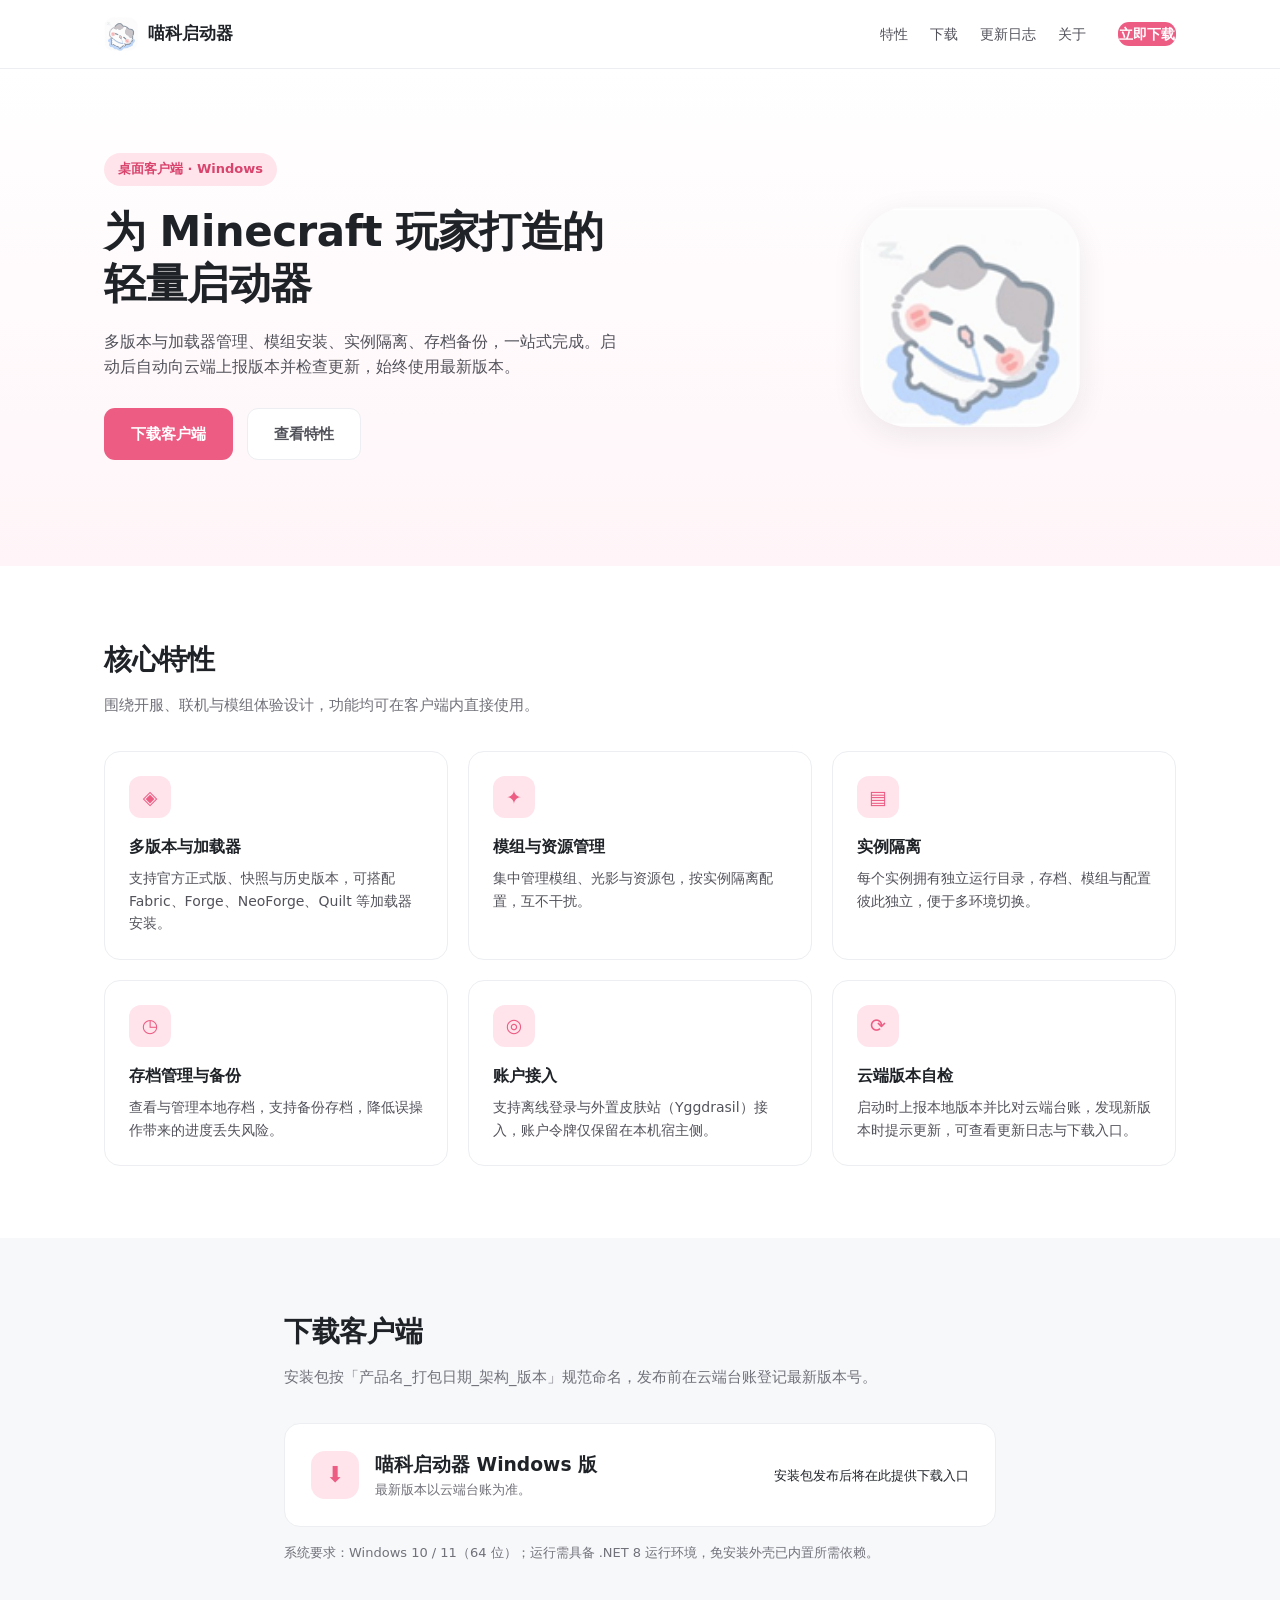
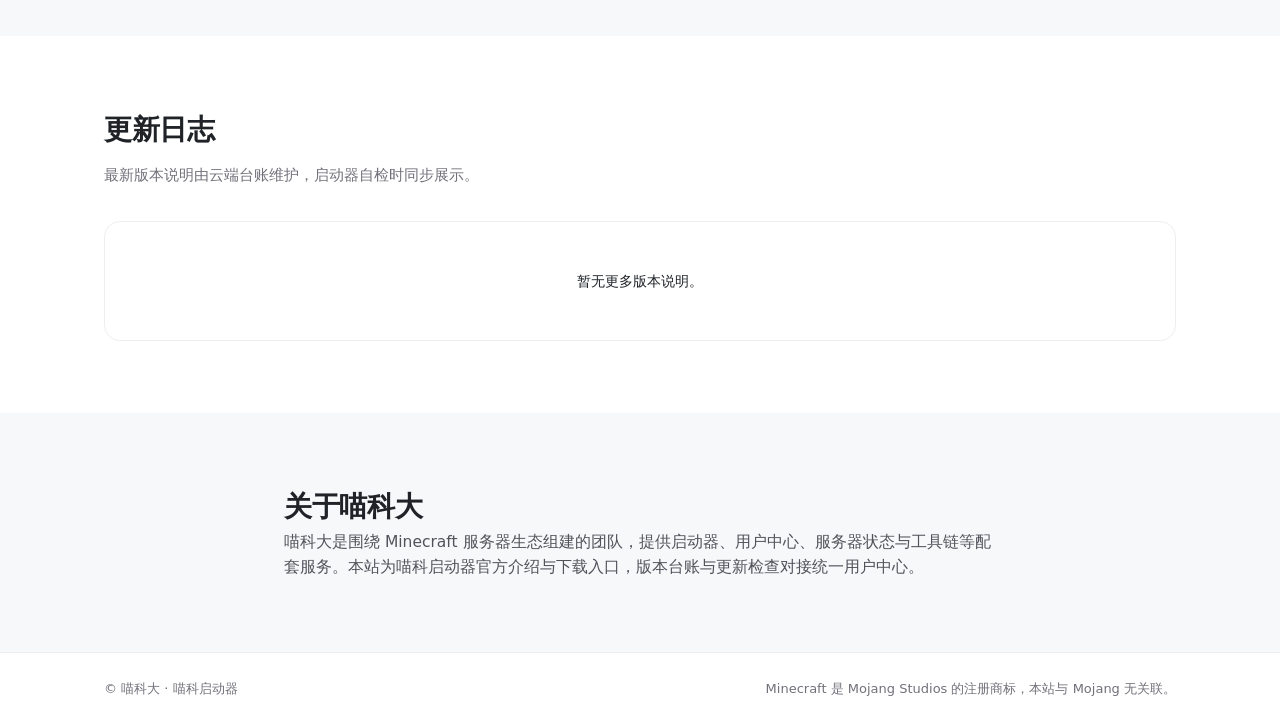
==== index.html @ 573aa403 "feat: 喵科启动器官网静态站点（EdgeOne Makers 部署） - Hero / 特性 / 下载 / 更新日志 / 关于板块，粉色品牌响应式 - 前端对接云端 /api/launcher/c" ====
<!DOCTYPE html>
<html lang="zh-CN">
<head>
<meta charset="UTF-8" />
<meta name="viewport" content="width=device-width, initial-scale=1.0" />
<title>喵科启动器 · 喵科大 Minecraft 客户端</title>
<meta name="description" content="喵科启动器是喵科大团队出品的 Minecraft 桌面客户端，支持多版本与加载器、模组管理、实例隔离与存档管理。" />
<link rel="icon" type="image/png" href="assets/app-icon.png" />
<link rel="stylesheet" href="css/style.css" />
</head>
<body>
<header class="nav">
  <div class="wrap nav-inner">
    <a class="brand" href="#top">
      <img src="assets/app-icon.png" alt="喵科启动器" class="brand-ico" />
      <span class="brand-name">喵科启动器</span>
    </a>
    <nav class="nav-links">
      <a href="#features">特性</a>
      <a href="#download">下载</a>
      <a href="#changelog">更新日志</a>
      <a href="#about">关于</a>
    </nav>
    <a class="btn btn-primary nav-cta" href="#download">立即下载</a>
  </div>
</header>

<main id="top">
  <!-- Hero -->
  <section class="hero">
    <div class="wrap hero-inner">
      <div class="hero-text">
        <span class="hero-badge" id="versionBadge">桌面客户端 · Windows</span>
        <h1>为 Minecraft 玩家打造的<br />轻量启动器</h1>
        <p class="hero-sub">多版本与加载器管理、模组安装、实例隔离、存档备份，一站式完成。启动后自动向云端上报版本并检查更新，始终使用最新版本。</p>
        <div class="hero-actions">
          <a class="btn btn-primary btn-lg" href="#download">下载客户端</a>
          <a class="btn btn-ghost btn-lg" href="#features">查看特性</a>
        </div>
        <div class="hero-meta" id="heroMeta"></div>
      </div>
      <div class="hero-visual" aria-hidden="true">
        <img src="assets/app-icon.png" alt="" class="hero-icon" />
      </div>
    </div>
  </section>

  <!-- 特性 -->
  <section id="features" class="section">
    <div class="wrap">
      <h2 class="section-title">核心特性</h2>
      <p class="section-sub">围绕开服、联机与模组体验设计，功能均可在客户端内直接使用。</p>
      <div class="grid">
        <div class="card">
          <div class="card-ico">◈</div>
          <h3>多版本与加载器</h3>
          <p>支持官方正式版、快照与历史版本，可搭配 Fabric、Forge、NeoForge、Quilt 等加载器安装。</p>
        </div>
        <div class="card">
          <div class="card-ico">✦</div>
          <h3>模组与资源管理</h3>
          <p>集中管理模组、光影与资源包，按实例隔离配置，互不干扰。</p>
        </div>
        <div class="card">
          <div class="card-ico">▤</div>
          <h3>实例隔离</h3>
          <p>每个实例拥有独立运行目录，存档、模组与配置彼此独立，便于多环境切换。</p>
        </div>
        <div class="card">
          <div class="card-ico">◷</div>
          <h3>存档管理与备份</h3>
          <p>查看与管理本地存档，支持备份存档，降低误操作带来的进度丢失风险。</p>
        </div>
        <div class="card">
          <div class="card-ico">◎</div>
          <h3>账户接入</h3>
          <p>支持离线登录与外置皮肤站（Yggdrasil）接入，账户令牌仅保留在本机宿主侧。</p>
        </div>
        <div class="card">
          <div class="card-ico">⟳</div>
          <h3>云端版本自检</h3>
          <p>启动时上报本地版本并比对云端台账，发现新版本时提示更新，可查看更新日志与下载入口。</p>
        </div>
      </div>
    </div>
  </section>

  <!-- 下载 -->
  <section id="download" class="section section-alt">
    <div class="wrap download-inner">
      <h2 class="section-title">下载客户端</h2>
      <p class="section-sub">安装包按「产品名_打包日期_架构_版本」规范命名，发布前在云端台账登记最新版本号。</p>
      <div class="download-card" id="downloadCard">
        <div class="download-main">
          <div class="dl-ico">⬇</div>
          <div>
            <h3>喵科启动器 Windows 版</h3>
            <p class="dl-sub" id="dlSub">当前最新版本以云端台账为准。</p>
          </div>
        </div>
        <div class="dl-actions" id="dlActions">
          <span class="dl-pending">安装包发布后将在此提供下载入口</span>
        </div>
      </div>
      <p class="download-note">系统要求：Windows 10 / 11（64 位）；运行需具备 .NET 8 运行环境，免安装外壳已内置所需依赖。</p>
    </div>
  </section>

  <!-- 更新日志 -->
  <section id="changelog" class="section">
    <div class="wrap">
      <h2 class="section-title">更新日志</h2>
      <p class="section-sub">最新版本说明由云端台账维护，启动器自检时同步展示。</p>
      <div class="changelog" id="changelogBox">
        <div class="empty">暂无更多版本说明。</div>
      </div>
    </div>
  </section>

  <!-- 关于 -->
  <section id="about" class="section section-alt">
    <div class="wrap about-inner">
      <h2 class="section-title">关于喵科大</h2>
      <p class="about-text">喵科大是围绕 Minecraft 服务器生态组建的团队，提供启动器、用户中心、服务器状态与工具链等配套服务。本站为喵科启动器官方介绍与下载入口，版本台账与更新检查对接统一用户中心。</p>
    </div>
  </section>
</main>

<footer class="footer">
  <div class="wrap footer-inner">
    <span>© 喵科大 · 喵科启动器</span>
    <span class="footer-meta">Minecraft 是 Mojang Studios 的注册商标，本站与 Mojang 无关联。</span>
  </div>
</footer>

<script src="js/main.js"></script>
</body>
</html>
---- css/style.css ----
:root{
  --pink:#ec5c83;
  --pink-dark:#d9436c;
  --pink-soft:#ffe4ec;
  --ink:#1f2328;
  --ink2:#52525b;
  --muted:#71717a;
  --line:#eceef1;
  --bg:#ffffff;
  --bg-soft:#f7f8fa;
  --radius:16px;
  --shadow:0 8px 30px rgba(31,35,40,.08);
  --font:"HarmonyOS Sans SC","PingFang SC","Microsoft YaHei","Segoe UI",system-ui,-apple-system,sans-serif;
}
*{box-sizing:border-box;margin:0;padding:0;}
html{scroll-behavior:smooth;}
body{font-family:var(--font);color:var(--ink);background:var(--bg);line-height:1.6;-webkit-font-smoothing:antialiased;}
.wrap{max-width:1120px;margin:0 auto;padding:0 24px;}
a{text-decoration:none;color:inherit;}
img{max-width:100%;}

/* Nav */
.nav{position:sticky;top:0;z-index:20;background:rgba(255,255,255,.9);backdrop-filter:blur(10px);border-bottom:1px solid var(--line);}
.nav-inner{display:flex;align-items:center;gap:24px;height:68px;}
.brand{display:flex;align-items:center;gap:10px;font-weight:700;font-size:17px;}
.brand-ico{width:34px;height:34px;border-radius:10px;}
.nav-links{display:flex;gap:22px;margin-left:auto;color:var(--ink2);font-size:14px;}
.nav-links a:hover{color:var(--pink);}
.nav-cta{margin-left:8px;}

/* Buttons */
.btn{display:inline-flex;align-items:center;justify-content:center;gap:8px;border-radius:11px;font-weight:600;font-size:14px;border:1px solid transparent;cursor:pointer;transition:.15s;}
.btn-primary{background:var(--pink);color:#fff;}
.btn-primary:hover{background:var(--pink-dark);}
.btn-ghost{border-color:var(--line);color:var(--ink2);background:#fff;}
.btn-ghost:hover{border-color:var(--pink);color:var(--pink);}
.btn-lg{padding:13px 26px;font-size:15px;}

/* Hero */
.hero{background:linear-gradient(180deg,#fff 0%,#fff5f8 100%);overflow:hidden;}
.hero-inner{display:grid;grid-template-columns:1.2fr .8fr;gap:40px;align-items:center;padding:84px 24px;}
.hero-badge{display:inline-flex;align-items:center;padding:6px 14px;border-radius:999px;background:var(--pink-soft);color:var(--pink-dark);font-size:13px;font-weight:600;margin-bottom:20px;}
.hero-text h1{font-size:42px;line-height:1.25;letter-spacing:-.5px;}
.hero-sub{margin:18px 0 28px;color:var(--ink2);font-size:16px;max-width:520px;}
.hero-actions{display:flex;gap:14px;flex-wrap:wrap;}
.hero-meta{margin-top:22px;color:var(--muted);font-size:13px;}
.hero-visual{display:flex;justify-content:center;}
.hero-icon{width:220px;height:220;border-radius:48px;box-shadow:var(--shadow);}

/* Sections */
.section{padding:72px 0;}
.section-alt{background:var(--bg-soft);}
.section-title{font-size:28px;letter-spacing:-.3px;}
.section-sub{margin:10px 0 34px;color:var(--muted);font-size:15px;}

/* Feature grid */
.grid{display:grid;grid-template-columns:repeat(3,1fr);gap:20px;}
.card{background:#fff;border:1px solid var(--line);border-radius:var(--radius);padding:24px;transition:.15s;}
.card:hover{box-shadow:var(--shadow);transform:translateY(-2px);}
.card-ico{width:42px;height:42px;border-radius:12px;background:var(--pink-soft);color:var(--pink);display:flex;align-items:center;justify-content:center;font-size:19px;margin-bottom:16px;}
.card h3{font-size:16px;margin-bottom:8px;}
.card p{color:var(--ink2);font-size:14px;}

/* Download */
.download-inner{max-width:760px;}
.download-card{background:#fff;border:1px solid var(--line);border-radius:var(--radius);padding:26px;display:flex;align-items:center;justify-content:space-between;gap:20px;flex-wrap:wrap;}
.download-main{display:flex;align-items:center;gap:16px;}
.dl-ico{width:48px;height:48px;border-radius:14px;background:var(--pink-soft);color:var(--pink);display:flex;align-items:center;justify-content:center;font-size:22px;}
.dl-sub{color:var(--muted);font-size:13px;}
.download-note{margin-top:16px;color:var(--muted);font-size:13px;}
.dl-pending{color:var(--muted2);font-size:13px;}
.dl-link{display:inline-flex;align-items:center;gap:8px;}

/* Changelog */
.changelog{background:#fff;border:1px solid var(--line);border-radius:var(--radius);padding:24px;}
.cl-item{padding:16px 0;border-bottom:1px dashed var(--line);}
.cl-item:last-child{border-bottom:none;}
.cl-item h4{font-size:15px;margin-bottom:6px;}
.cl-item p{color:var(--ink2);font-size:14px;white-space:pre-wrap;}
.cl-tag{display:inline-block;margin-left:8px;padding:2px 10px;border-radius:999px;background:var(--bg-soft);color:var(--muted);font-size:12px;}
.empty{color:var(--muted2);font-size:14px;text-align:center;padding:24px 0;}

/* About */
.about-inner{max-width:760px;}
.about-text{color:var(--ink2);font-size:15.5px;}

/* Footer */
.footer{border-top:1px solid var(--line);padding:26px 0;background:#fff;}
.footer-inner{display:flex;justify-content:space-between;gap:16px;flex-wrap:wrap;color:var(--muted);font-size:13px;}

/* Responsive */
@media (max-width:900px){
  .grid{grid-template-columns:repeat(2,1fr);}
  .hero-inner{grid-template-columns:1fr;padding:56px 24px;text-align:center;}
  .hero-visual{display:none;}
  .hero-sub{margin-left:auto;margin-right:auto;}
  .hero-actions{justify-content:center;}
  .nav-links{display:none;}
}
@media (max-width:600px){
  .grid{grid-template-columns:1fr;}
  .hero-text h1{font-size:30px;}
  .section{padding:52px 0;}
  .download-card{flex-direction:column;align-items:flex-start;}
}
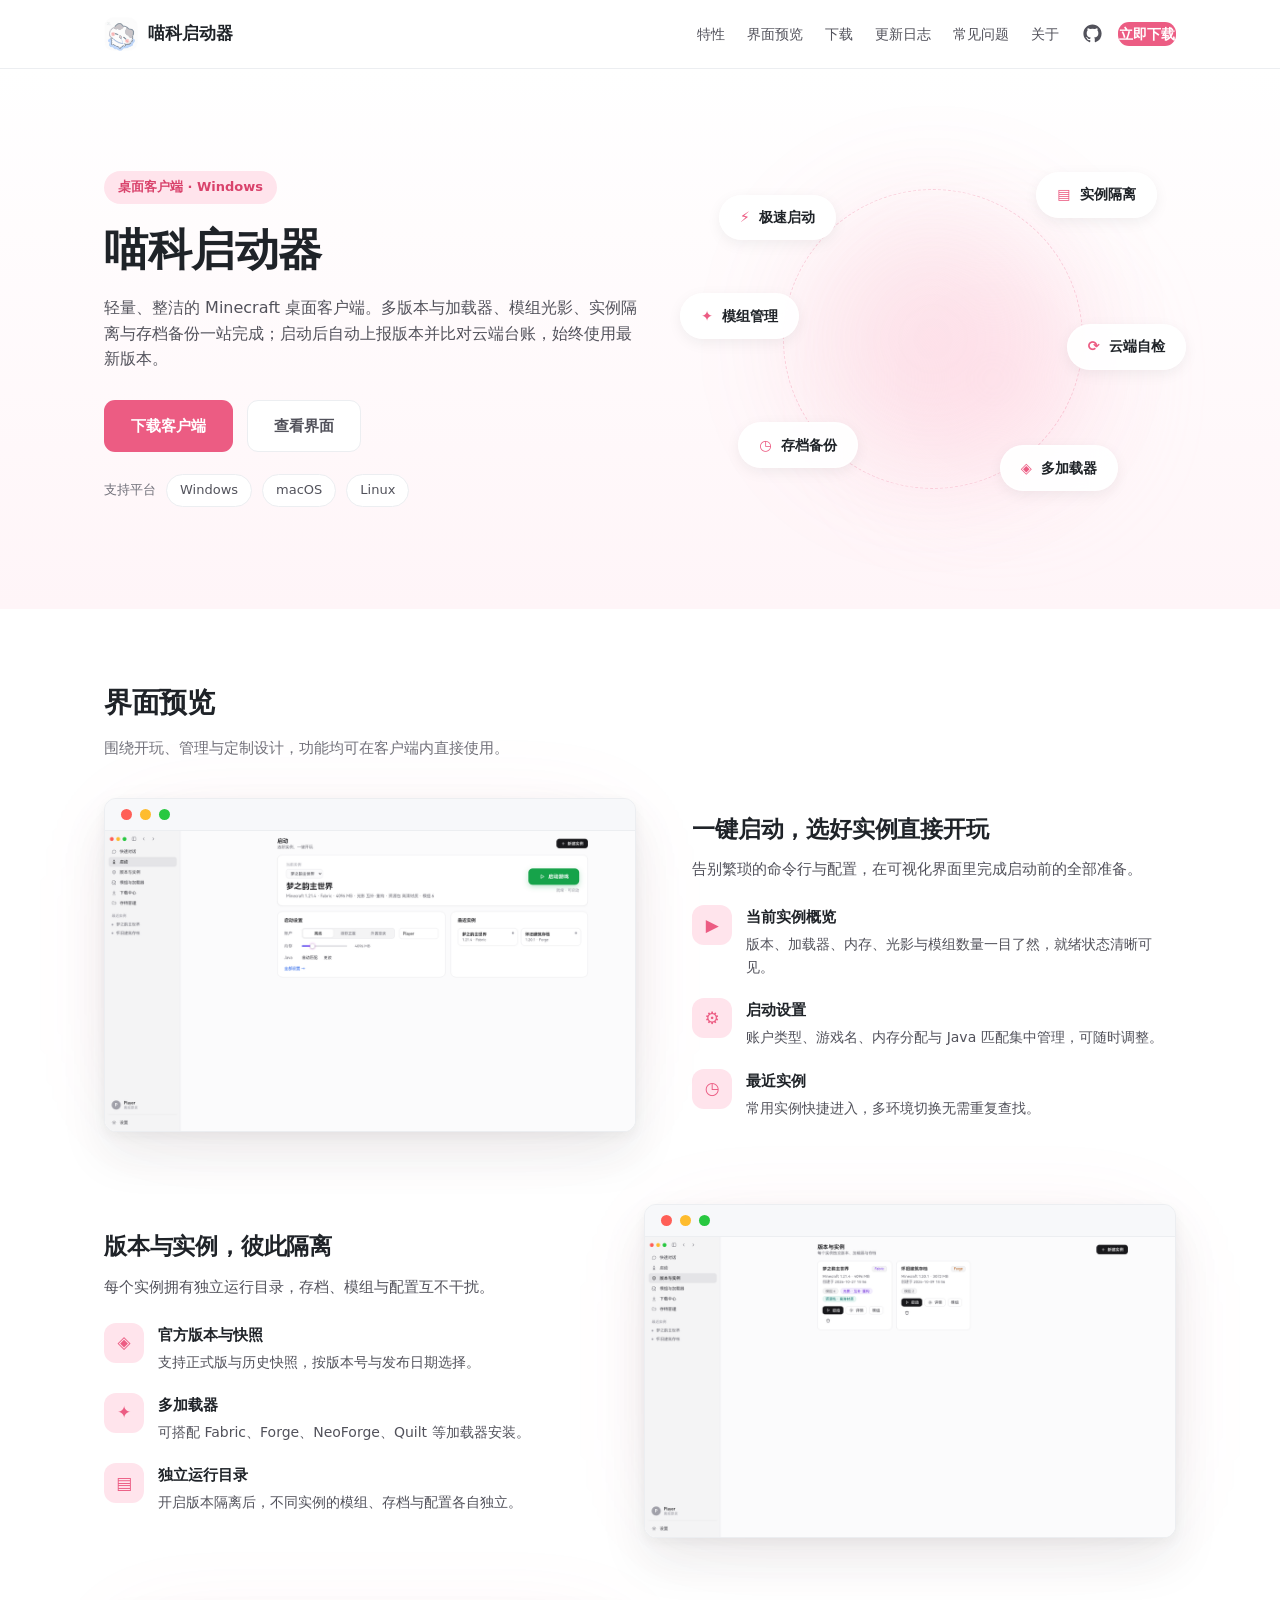
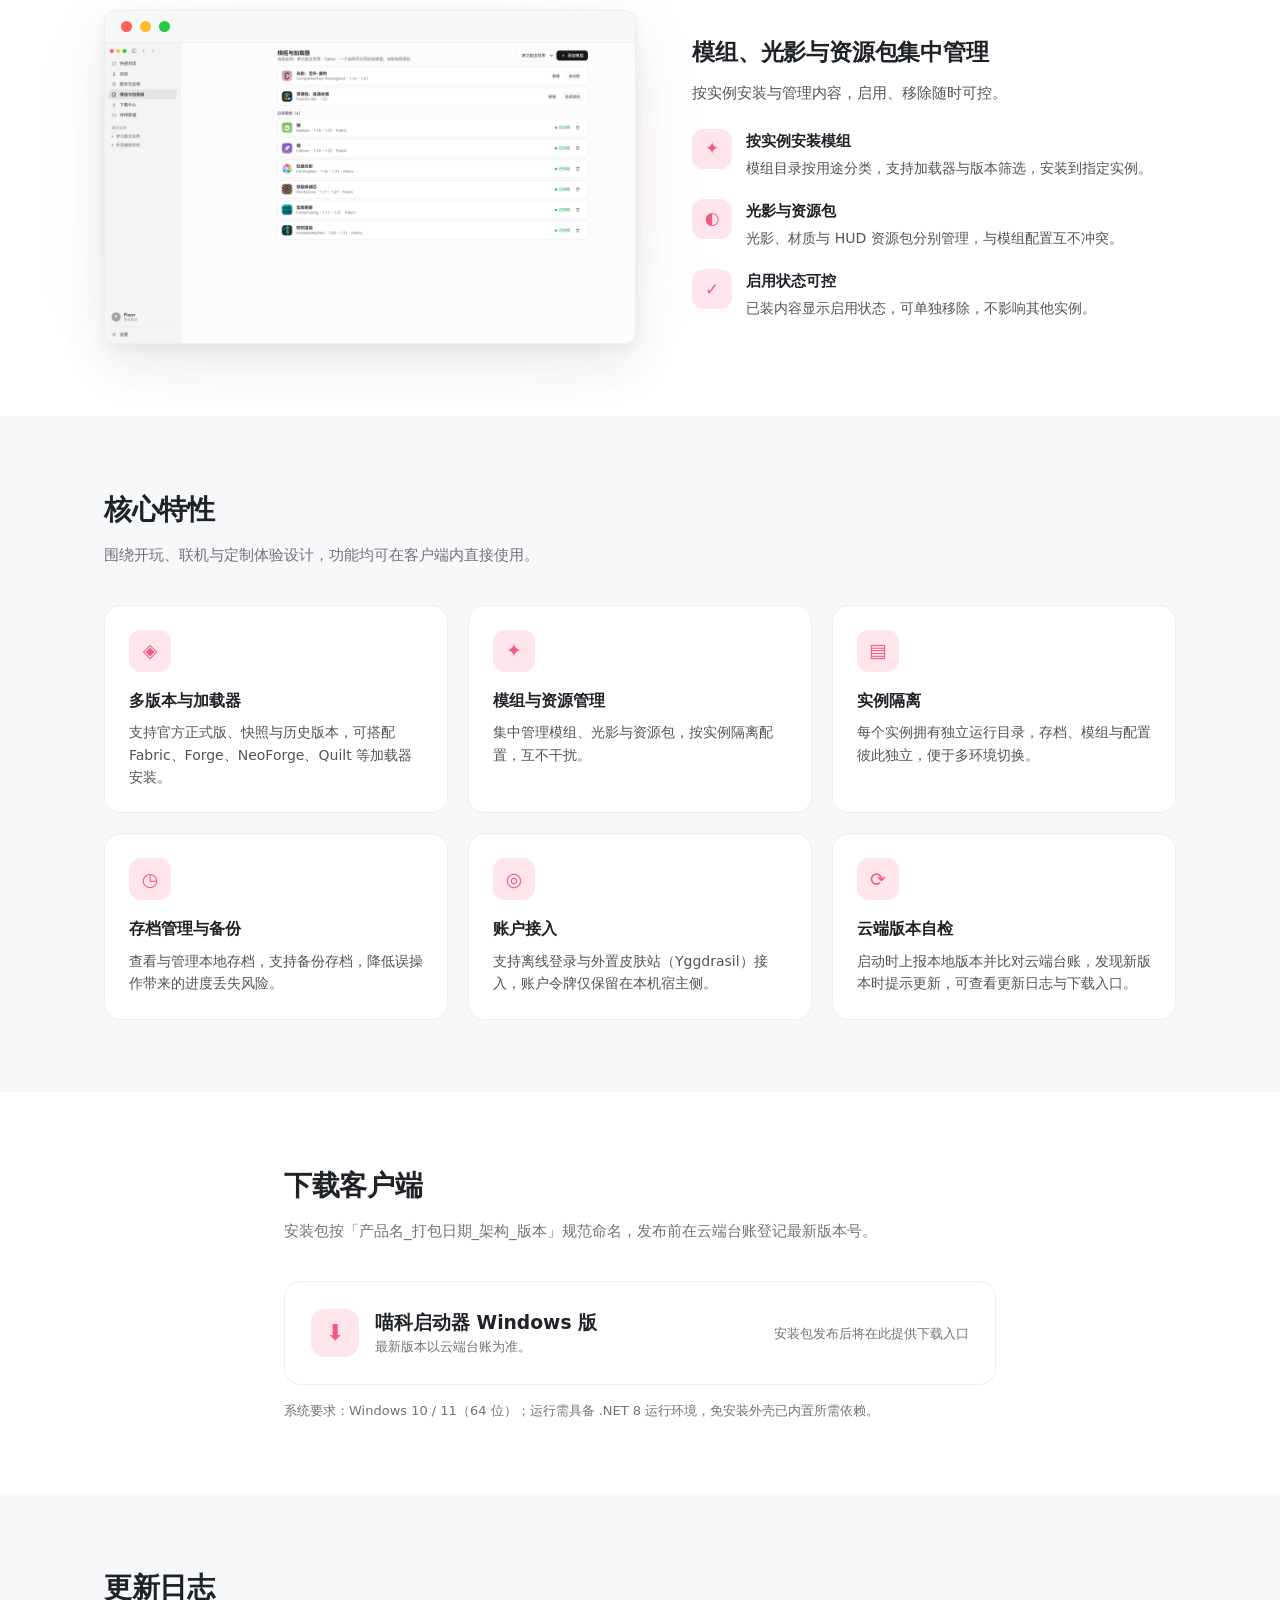
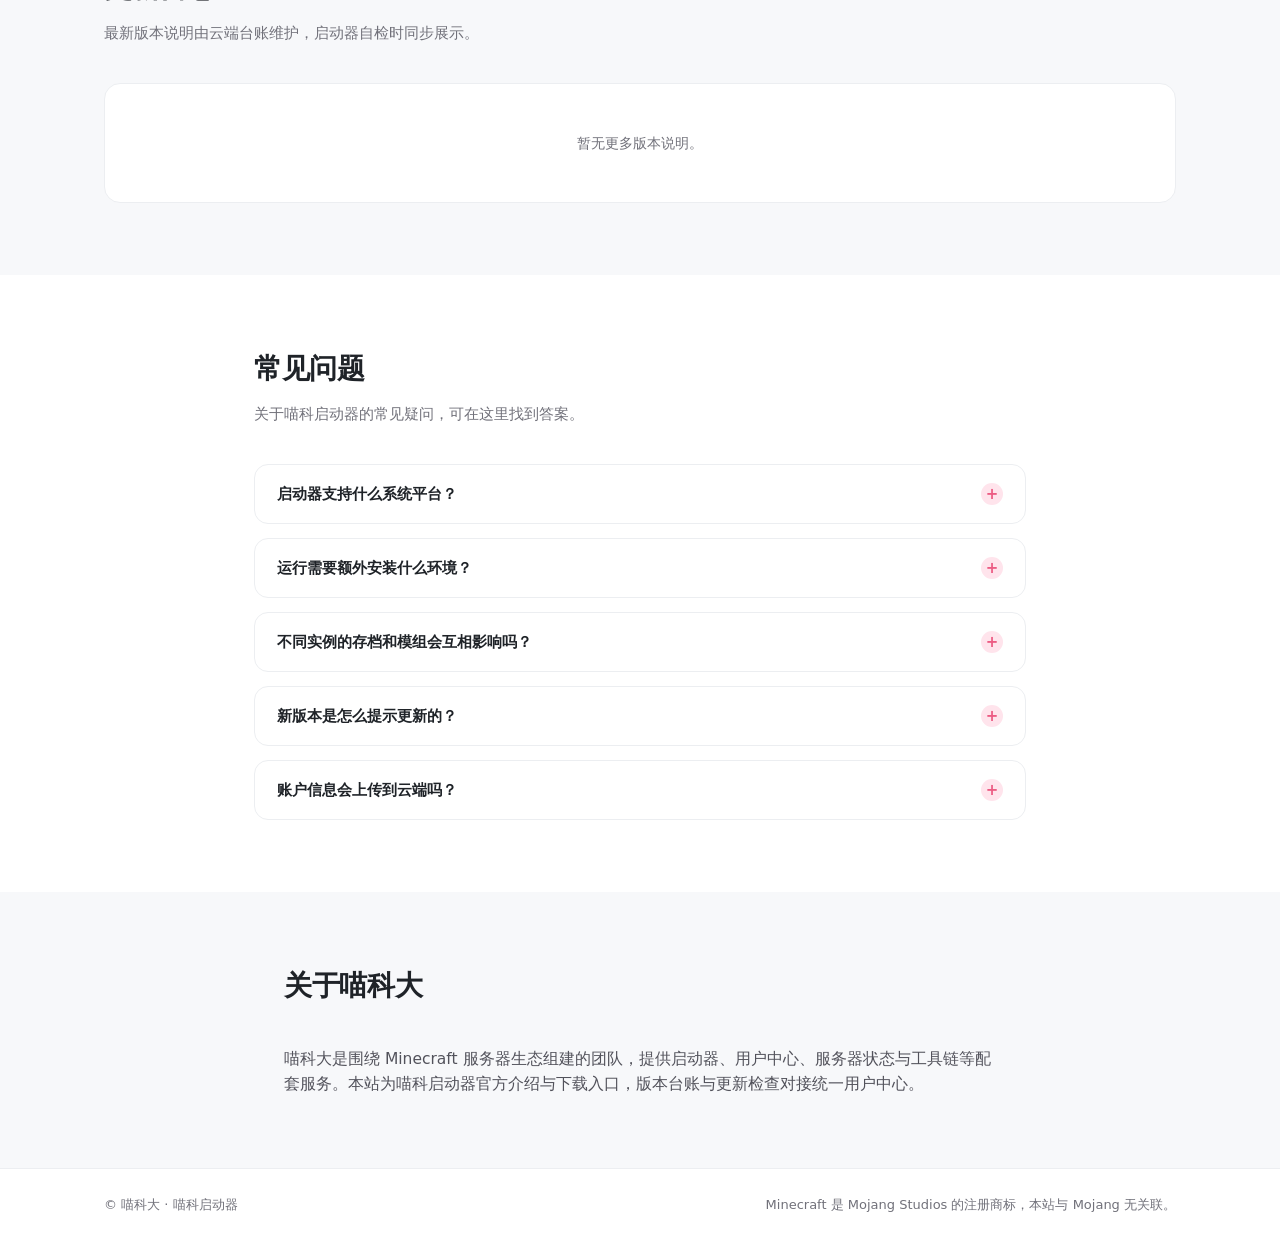
==== commit 13d54634: "feat: 仿 MSLX 版式重构官网，并入三张启动器界面宣传图" ====
--- a/index.html
+++ b/index.html
@@ -4,7 +4,7 @@
 <meta charset="UTF-8" />
 <meta name="viewport" content="width=device-width, initial-scale=1.0" />
 <title>喵科启动器 · 喵科大 Minecraft 客户端</title>
-<meta name="description" content="喵科启动器是喵科大团队出品的 Minecraft 桌面客户端，支持多版本与加载器、模组管理、实例隔离与存档管理。" />
+<meta name="description" content="喵科启动器是喵科大团队出品的 Minecraft 桌面客户端，支持多版本与加载器、模组光影管理、实例隔离与存档备份，启动后自动上报版本并检查更新。" />
 <link rel="icon" type="image/png" href="assets/app-icon.png" />
 <link rel="stylesheet" href="css/style.css" />
 </head>
@@ -17,11 +17,18 @@
     </a>
     <nav class="nav-links">
       <a href="#features">特性</a>
+      <a href="#showcase">界面预览</a>
       <a href="#download">下载</a>
       <a href="#changelog">更新日志</a>
+      <a href="#faq">常见问题</a>
       <a href="#about">关于</a>
     </nav>
-    <a class="btn btn-primary nav-cta" href="#download">立即下载</a>
+    <div class="nav-actions">
+      <a class="nav-gh" href="https://github.com/maoxinhe/miao-ke-launcher" target="_blank" rel="noopener" aria-label="GitHub">
+        <svg viewBox="0 0 24 24" width="19" height="19" fill="currentColor"><path d="M12 .5C5.65.5.5 5.65.5 12c0 5.08 3.29 9.39 7.86 10.91.58.11.79-.25.79-.55 0-.27-.01-1.17-.02-2.12-3.2.7-3.88-1.36-3.88-1.36-.52-1.33-1.28-1.68-1.28-1.68-1.04-.71.08-.7.08-.7 1.15.08 1.76 1.19 1.76 1.19 1.03 1.76 2.69 1.25 3.35.96.1-.75.4-1.25.72-1.54-2.55-.29-5.23-1.28-5.23-5.68 0-1.26.45-2.28 1.19-3.09-.12-.29-.52-1.46.11-3.05 0 0 .97-.31 3.18 1.18a11.1 11.1 0 0 1 5.8 0c2.2-1.49 3.17-1.18 3.17-1.18.63 1.59.23 2.76.12 3.05.74.81 1.18 1.83 1.18 3.09 0 4.41-2.69 5.38-5.25 5.67.41.35.77 1.05.77 2.12 0 1.53-.01 2.76-.01 3.14 0 .3.2.67.8.55A11.51 11.51 0 0 0 23.5 12C23.5 5.65 18.35.5 12 .5Z"/></svg>
+      </a>
+      <a class="btn btn-primary nav-cta" href="#download">立即下载</a>
+    </div>
   </div>
 </header>
 
@@ -30,66 +37,135 @@
   <section class="hero">
     <div class="wrap hero-inner">
       <div class="hero-text">
-        <span class="hero-badge" id="versionBadge">桌面客户端 · Windows</span>
-        <h1>为 Minecraft 玩家打造的<br />轻量启动器</h1>
-        <p class="hero-sub">多版本与加载器管理、模组安装、实例隔离、存档备份，一站式完成。启动后自动向云端上报版本并检查更新，始终使用最新版本。</p>
+        <span class="hero-tagline" id="versionBadge">桌面客户端 · Windows</span>
+        <h1>喵科启动器</h1>
+        <p class="hero-sub">轻量、整洁的 Minecraft 桌面客户端。多版本与加载器、模组光影、实例隔离与存档备份一站完成；启动后自动上报版本并比对云端台账，始终使用最新版本。</p>
         <div class="hero-actions">
           <a class="btn btn-primary btn-lg" href="#download">下载客户端</a>
-          <a class="btn btn-ghost btn-lg" href="#features">查看特性</a>
+          <a class="btn btn-ghost btn-lg" href="#showcase">查看界面</a>
         </div>
         <div class="hero-meta" id="heroMeta"></div>
+        <div class="hero-platforms">
+          <span class="platform-label">支持平台</span>
+          <span class="platform-chip">Windows</span>
+          <span class="platform-chip">macOS</span>
+          <span class="platform-chip">Linux</span>
+        </div>
       </div>
       <div class="hero-visual" aria-hidden="true">
-        <img src="assets/app-icon.png" alt="" class="hero-icon" />
+        <div class="modern-bg">
+          <div class="glow glow-primary"></div>
+          <div class="glow glow-secondary"></div>
+          <div class="orbit-ring"></div>
+        </div>
+        <div class="tag-wrapper"><span class="cloud-tag"><i>⚡</i>极速启动</span></div>
+        <div class="tag-wrapper"><span class="cloud-tag"><i>▤</i>实例隔离</span></div>
+        <div class="tag-wrapper"><span class="cloud-tag"><i>✦</i>模组管理</span></div>
+        <div class="tag-wrapper"><span class="cloud-tag"><i>⟳</i>云端自检</span></div>
+        <div class="tag-wrapper"><span class="cloud-tag"><i>◷</i>存档备份</span></div>
+        <div class="tag-wrapper"><span class="cloud-tag"><i>◈</i>多加载器</span></div>
+      </div>
+    </div>
+  </section>
+
+  <!-- 界面预览：三组左右交错 -->
+  <section id="showcase" class="section">
+    <div class="wrap">
+      <div class="section-head">
+        <h2 class="section-title">界面预览</h2>
+        <p class="section-sub">围绕开玩、管理与定制设计，功能均可在客户端内直接使用。</p>
+      </div>
+
+      <div class="showcase-row">
+        <div class="showcase-image">
+          <div class="image-glow"></div>
+          <div class="mac-window">
+            <div class="mac-header"><span class="dot red"></span><span class="dot yellow"></span><span class="dot green"></span></div>
+            <div class="mac-body"><img src="assets/screenshots/p1-launch.png" alt="一键启动界面" loading="lazy" /></div>
+          </div>
+        </div>
+        <div class="showcase-text">
+          <div class="text-header">
+            <h3 class="showcase-title">一键启动，选好实例直接开玩</h3>
+            <p class="showcase-desc">告别繁琐的命令行与配置，在可视化界面里完成启动前的全部准备。</p>
+          </div>
+          <div class="details-list">
+            <div class="detail-item"><div class="detail-ico">▶</div><div><h4>当前实例概览</h4><p>版本、加载器、内存、光影与模组数量一目了然，就绪状态清晰可见。</p></div></div>
+            <div class="detail-item"><div class="detail-ico">⚙</div><div><h4>启动设置</h4><p>账户类型、游戏名、内存分配与 Java 匹配集中管理，可随时调整。</p></div></div>
+            <div class="detail-item"><div class="detail-ico">◷</div><div><h4>最近实例</h4><p>常用实例快捷进入，多环境切换无需重复查找。</p></div></div>
+          </div>
+        </div>
+      </div>
+
+      <div class="showcase-row reverse">
+        <div class="showcase-image">
+          <div class="image-glow"></div>
+          <div class="mac-window">
+            <div class="mac-header"><span class="dot red"></span><span class="dot yellow"></span><span class="dot green"></span></div>
+            <div class="mac-body"><img src="assets/screenshots/p2-instances.png" alt="版本与实例界面" loading="lazy" /></div>
+          </div>
+        </div>
+        <div class="showcase-text">
+          <div class="text-header">
+            <h3 class="showcase-title">版本与实例，彼此隔离</h3>
+            <p class="showcase-desc">每个实例拥有独立运行目录，存档、模组与配置互不干扰。</p>
+          </div>
+          <div class="details-list">
+            <div class="detail-item"><div class="detail-ico">◈</div><div><h4>官方版本与快照</h4><p>支持正式版与历史快照，按版本号与发布日期选择。</p></div></div>
+            <div class="detail-item"><div class="detail-ico">✦</div><div><h4>多加载器</h4><p>可搭配 Fabric、Forge、NeoForge、Quilt 等加载器安装。</p></div></div>
+            <div class="detail-item"><div class="detail-ico">▤</div><div><h4>独立运行目录</h4><p>开启版本隔离后，不同实例的模组、存档与配置各自独立。</p></div></div>
+          </div>
+        </div>
+      </div>
+
+      <div class="showcase-row">
+        <div class="showcase-image">
+          <div class="image-glow"></div>
+          <div class="mac-window">
+            <div class="mac-header"><span class="dot red"></span><span class="dot yellow"></span><span class="dot green"></span></div>
+            <div class="mac-body"><img src="assets/screenshots/p3-mods.png" alt="模组与加载器界面" loading="lazy" /></div>
+          </div>
+        </div>
+        <div class="showcase-text">
+          <div class="text-header">
+            <h3 class="showcase-title">模组、光影与资源包集中管理</h3>
+            <p class="showcase-desc">按实例安装与管理内容，启用、移除随时可控。</p>
+          </div>
+          <div class="details-list">
+            <div class="detail-item"><div class="detail-ico">✦</div><div><h4>按实例安装模组</h4><p>模组目录按用途分类，支持加载器与版本筛选，安装到指定实例。</p></div></div>
+            <div class="detail-item"><div class="detail-ico">◐</div><div><h4>光影与资源包</h4><p>光影、材质与 HUD 资源包分别管理，与模组配置互不冲突。</p></div></div>
+            <div class="detail-item"><div class="detail-ico">✓</div><div><h4>启用状态可控</h4><p>已装内容显示启用状态，可单独移除，不影响其他实例。</p></div></div>
+          </div>
+        </div>
       </div>
     </div>
   </section>
 
   <!-- 特性 -->
-  <section id="features" class="section">
+  <section id="features" class="section section-alt">
     <div class="wrap">
-      <h2 class="section-title">核心特性</h2>
-      <p class="section-sub">围绕开服、联机与模组体验设计，功能均可在客户端内直接使用。</p>
+      <div class="section-head">
+        <h2 class="section-title">核心特性</h2>
+        <p class="section-sub">围绕开玩、联机与定制体验设计，功能均可在客户端内直接使用。</p>
+      </div>
       <div class="grid">
-        <div class="card">
-          <div class="card-ico">◈</div>
-          <h3>多版本与加载器</h3>
-          <p>支持官方正式版、快照与历史版本，可搭配 Fabric、Forge、NeoForge、Quilt 等加载器安装。</p>
-        </div>
-        <div class="card">
-          <div class="card-ico">✦</div>
-          <h3>模组与资源管理</h3>
-          <p>集中管理模组、光影与资源包，按实例隔离配置，互不干扰。</p>
-        </div>
-        <div class="card">
-          <div class="card-ico">▤</div>
-          <h3>实例隔离</h3>
-          <p>每个实例拥有独立运行目录，存档、模组与配置彼此独立，便于多环境切换。</p>
-        </div>
-        <div class="card">
-          <div class="card-ico">◷</div>
-          <h3>存档管理与备份</h3>
-          <p>查看与管理本地存档，支持备份存档，降低误操作带来的进度丢失风险。</p>
-        </div>
-        <div class="card">
-          <div class="card-ico">◎</div>
-          <h3>账户接入</h3>
-          <p>支持离线登录与外置皮肤站（Yggdrasil）接入，账户令牌仅保留在本机宿主侧。</p>
-        </div>
-        <div class="card">
-          <div class="card-ico">⟳</div>
-          <h3>云端版本自检</h3>
-          <p>启动时上报本地版本并比对云端台账，发现新版本时提示更新，可查看更新日志与下载入口。</p>
-        </div>
+        <div class="card"><div class="card-ico">◈</div><h3>多版本与加载器</h3><p>支持官方正式版、快照与历史版本，可搭配 Fabric、Forge、NeoForge、Quilt 等加载器安装。</p></div>
+        <div class="card"><div class="card-ico">✦</div><h3>模组与资源管理</h3><p>集中管理模组、光影与资源包，按实例隔离配置，互不干扰。</p></div>
+        <div class="card"><div class="card-ico">▤</div><h3>实例隔离</h3><p>每个实例拥有独立运行目录，存档、模组与配置彼此独立，便于多环境切换。</p></div>
+        <div class="card"><div class="card-ico">◷</div><h3>存档管理与备份</h3><p>查看与管理本地存档，支持备份存档，降低误操作带来的进度丢失风险。</p></div>
+        <div class="card"><div class="card-ico">◎</div><h3>账户接入</h3><p>支持离线登录与外置皮肤站（Yggdrasil）接入，账户令牌仅保留在本机宿主侧。</p></div>
+        <div class="card"><div class="card-ico">⟳</div><h3>云端版本自检</h3><p>启动时上报本地版本并比对云端台账，发现新版本时提示更新，可查看更新日志与下载入口。</p></div>
       </div>
     </div>
   </section>
 
   <!-- 下载 -->
-  <section id="download" class="section section-alt">
+  <section id="download" class="section">
     <div class="wrap download-inner">
-      <h2 class="section-title">下载客户端</h2>
-      <p class="section-sub">安装包按「产品名_打包日期_架构_版本」规范命名，发布前在云端台账登记最新版本号。</p>
+      <div class="section-head">
+        <h2 class="section-title">下载客户端</h2>
+        <p class="section-sub">安装包按「产品名_打包日期_架构_版本」规范命名，发布前在云端台账登记最新版本号。</p>
+      </div>
       <div class="download-card" id="downloadCard">
         <div class="download-main">
           <div class="dl-ico">⬇</div>
@@ -107,12 +183,46 @@
   </section>
 
   <!-- 更新日志 -->
-  <section id="changelog" class="section">
+  <section id="changelog" class="section section-alt">
     <div class="wrap">
-      <h2 class="section-title">更新日志</h2>
-      <p class="section-sub">最新版本说明由云端台账维护，启动器自检时同步展示。</p>
+      <div class="section-head">
+        <h2 class="section-title">更新日志</h2>
+        <p class="section-sub">最新版本说明由云端台账维护，启动器自检时同步展示。</p>
+      </div>
       <div class="changelog" id="changelogBox">
         <div class="empty">暂无更多版本说明。</div>
+      </div>
+    </div>
+  </section>
+
+  <!-- FAQ -->
+  <section id="faq" class="section">
+    <div class="wrap faq-inner">
+      <div class="section-head">
+        <h2 class="section-title">常见问题</h2>
+        <p class="section-sub">关于喵科启动器的常见疑问，可在这里找到答案。</p>
+      </div>
+      <div class="faq-list">
+        <div class="faq-item">
+          <button class="faq-question" type="button"><span>启动器支持什么系统平台？</span><span class="faq-icon">+</span></button>
+          <div class="faq-answer"><p>当前桌面外壳面向 Windows 10 / 11（64 位）提供；版本、加载器与模组目录逻辑同时兼容 macOS 与 Linux 环境，后续版本将逐步补齐对应安装包。</p></div>
+        </div>
+        <div class="faq-item">
+          <button class="faq-question" type="button"><span>运行需要额外安装什么环境？</span><span class="faq-icon">+</span></button>
+          <div class="faq-answer"><p>免安装外壳已内置所需 .NET 8 运行依赖；游戏运行所需 Java 可在下载中心按版本选择对应运行时，启动器支持自动匹配。</p></div>
+        </div>
+        <div class="faq-item">
+          <button class="faq-question" type="button"><span>不同实例的存档和模组会互相影响吗？</span><span class="faq-icon">+</span></button>
+          <div class="faq-answer"><p>不会。开启版本隔离后，每个实例拥有独立运行目录，模组、光影、资源包与存档分别存放，切换实例互不干扰。</p></div>
+        </div>
+        <div class="faq-item">
+          <button class="faq-question" type="button"><span>新版本是怎么提示更新的？</span><span class="faq-icon">+</span></button>
+          <div class="faq-answer"><p>启动时客户端会自动向云端上报本地版本并比对台账；检测到新版本时弹窗展示最新版本号、更新日志与下载入口，强制更新会单独标注。更新判断由云端台账完成，不强制内嵌在本地。</p></div>
+        </div>
+        <div class="faq-item">
+          <button class="faq-question" type="button"><span>账户信息会上传到云端吗？</span><span class="faq-icon">+</span></button>
+          <div class="faq-answer"><p>离线登录与外置皮肤站的账户令牌仅保留在本机宿主侧；版本上报只包含本地版本号、架构与操作系统类型，用于更新判断，不上传账户凭据。</p></div>
+        </div>
       </div>
     </div>
   </section>
@@ -120,7 +230,9 @@
   <!-- 关于 -->
   <section id="about" class="section section-alt">
     <div class="wrap about-inner">
-      <h2 class="section-title">关于喵科大</h2>
+      <div class="section-head">
+        <h2 class="section-title">关于喵科大</h2>
+      </div>
       <p class="about-text">喵科大是围绕 Minecraft 服务器生态组建的团队，提供启动器、用户中心、服务器状态与工具链等配套服务。本站为喵科启动器官方介绍与下载入口，版本台账与更新检查对接统一用户中心。</p>
     </div>
   </section>
--- a/css/style.css
+++ b/css/style.css
@@ -2,6 +2,7 @@
   --pink:#ec5c83;
   --pink-dark:#d9436c;
   --pink-soft:#ffe4ec;
+  --pink-glow:rgba(236,92,131,.28);
   --ink:#1f2328;
   --ink2:#52525b;
   --muted:#71717a;
@@ -9,7 +10,9 @@
   --bg:#ffffff;
   --bg-soft:#f7f8fa;
   --radius:16px;
+  --radius-win:12px;
   --shadow:0 8px 30px rgba(31,35,40,.08);
+  --shadow-win:0 24px 48px rgba(31,35,40,.08),0 4px 12px rgba(31,35,40,.05);
   --font:"HarmonyOS Sans SC","PingFang SC","Microsoft YaHei","Segoe UI",system-ui,-apple-system,sans-serif;
 }
 *{box-sizing:border-box;margin:0;padding:0;}
@@ -17,18 +20,21 @@
 body{font-family:var(--font);color:var(--ink);background:var(--bg);line-height:1.6;-webkit-font-smoothing:antialiased;}
 .wrap{max-width:1120px;margin:0 auto;padding:0 24px;}
 a{text-decoration:none;color:inherit;}
-img{max-width:100%;}
+img{max-width:100%;display:block;}
 
-/* Nav */
-.nav{position:sticky;top:0;z-index:20;background:rgba(255,255,255,.9);backdrop-filter:blur(10px);border-bottom:1px solid var(--line);}
+/* ===== Nav ===== */
+.nav{position:sticky;top:0;z-index:20;background:rgba(255,255,255,.9);backdrop-filter:blur(12px);border-bottom:1px solid var(--line);}
 .nav-inner{display:flex;align-items:center;gap:24px;height:68px;}
 .brand{display:flex;align-items:center;gap:10px;font-weight:700;font-size:17px;}
 .brand-ico{width:34px;height:34px;border-radius:10px;}
 .nav-links{display:flex;gap:22px;margin-left:auto;color:var(--ink2);font-size:14px;}
 .nav-links a:hover{color:var(--pink);}
-.nav-cta{margin-left:8px;}
+.nav-actions{display:flex;align-items:center;gap:16px;}
+.nav-gh{display:inline-flex;color:var(--ink2);}
+.nav-gh:hover{color:var(--pink);}
+.nav-cta{margin-left:0;}
 
-/* Buttons */
+/* ===== Buttons ===== */
 .btn{display:inline-flex;align-items:center;justify-content:center;gap:8px;border-radius:11px;font-weight:600;font-size:14px;border:1px solid transparent;cursor:pointer;transition:.15s;}
 .btn-primary{background:var(--pink);color:#fff;}
 .btn-primary:hover{background:var(--pink-dark);}
@@ -36,24 +42,67 @@
 .btn-ghost:hover{border-color:var(--pink);color:var(--pink);}
 .btn-lg{padding:13px 26px;font-size:15px;}
 
-/* Hero */
+/* ===== Hero ===== */
 .hero{background:linear-gradient(180deg,#fff 0%,#fff5f8 100%);overflow:hidden;}
-.hero-inner{display:grid;grid-template-columns:1.2fr .8fr;gap:40px;align-items:center;padding:84px 24px;}
-.hero-badge{display:inline-flex;align-items:center;padding:6px 14px;border-radius:999px;background:var(--pink-soft);color:var(--pink-dark);font-size:13px;font-weight:600;margin-bottom:20px;}
-.hero-text h1{font-size:42px;line-height:1.25;letter-spacing:-.5px;}
-.hero-sub{margin:18px 0 28px;color:var(--ink2);font-size:16px;max-width:520px;}
+.hero-inner{display:grid;grid-template-columns:1.05fr .95fr;gap:48px;align-items:center;padding:80px 24px;min-height:520px;}
+.hero-tagline{display:inline-flex;align-items:center;padding:6px 14px;border-radius:999px;background:var(--pink-soft);color:var(--pink-dark);font-size:13px;font-weight:600;margin-bottom:20px;}
+.hero-text h1{font-size:44px;line-height:1.2;letter-spacing:-.5px;}
+.hero-sub{margin:18px 0 28px;color:var(--ink2);font-size:16px;max-width:540px;}
 .hero-actions{display:flex;gap:14px;flex-wrap:wrap;}
 .hero-meta{margin-top:22px;color:var(--muted);font-size:13px;}
-.hero-visual{display:flex;justify-content:center;}
-.hero-icon{width:220px;height:220;border-radius:48px;box-shadow:var(--shadow);}
+.hero-platforms{display:flex;align-items:center;gap:10px;margin-top:18px;flex-wrap:wrap;}
+.platform-label{color:var(--muted);font-size:13px;}
+.platform-chip{padding:5px 13px;border-radius:999px;border:1px solid var(--line);background:#fff;color:var(--ink2);font-size:13px;font-weight:500;}
 
-/* Sections */
+/* Hero 右侧装饰 + 浮动标签 */
+.hero-visual{position:relative;display:flex;align-items:center;justify-content:center;min-height:380px;}
+.modern-bg{position:absolute;inset:0;display:flex;align-items:center;justify-content:center;}
+.glow{position:absolute;border-radius:50%;filter:blur(60px);opacity:.5;}
+.glow-primary{width:260px;height:260px;background:var(--pink-glow);}
+.glow-secondary{width:180px;height:180px;background:#ffd6e3;transform:translate(60px,40px);}
+.orbit-ring{position:absolute;width:300px;height:300px;border:1.5px dashed rgba(236,92,131,.25);border-radius:50%;}
+.tag-wrapper{position:absolute;}
+.cloud-tag{display:inline-flex;align-items:center;gap:.55rem;white-space:nowrap;padding:.65rem 1.25rem;font-size:.9rem;font-weight:600;color:var(--ink);background:rgba(255,255,255,.92);border:1px solid rgba(255,255,255,.9);border-radius:9999px;box-shadow:0 4px 16px -2px rgba(31,35,40,.08),inset 0 1px 1px #fff;backdrop-filter:blur(12px);}
+.cloud-tag i{color:var(--pink);font-style:normal;}
+.tag-wrapper:nth-child(2){top:12%;left:6%;}
+.tag-wrapper:nth-child(3){top:6%;right:4%;}
+.tag-wrapper:nth-child(4){top:38%;left:-2%;}
+.tag-wrapper:nth-child(5){top:46%;right:-2%;}
+.tag-wrapper:nth-child(6){bottom:16%;left:10%;}
+.tag-wrapper:nth-child(7){bottom:10%;right:12%;}
+
+/* ===== Sections ===== */
 .section{padding:72px 0;}
 .section-alt{background:var(--bg-soft);}
+.section-head{margin-bottom:38px;}
 .section-title{font-size:28px;letter-spacing:-.3px;}
-.section-sub{margin:10px 0 34px;color:var(--muted);font-size:15px;}
+.section-sub{margin:10px 0 0;color:var(--muted);font-size:15px;}
 
-/* Feature grid */
+/* ===== Showcase ===== */
+.showcase-row{display:flex;align-items:center;gap:56px;margin-bottom:72px;}
+.showcase-row:last-child{margin-bottom:0;}
+.showcase-row.reverse{flex-direction:row-reverse;}
+.showcase-image{flex:1.1;position:relative;}
+.image-glow{position:absolute;inset:8% 4%;background:var(--pink-glow);filter:blur(50px);opacity:.35;border-radius:24px;}
+.mac-window{position:relative;overflow:hidden;background:var(--bg-soft);border:1px solid var(--line);border-radius:var(--radius-win);box-shadow:var(--shadow-win);transition:transform .35s cubic-bezier(.25,.8,.25,1),box-shadow .35s;}
+.mac-window:hover{transform:translateY(-6px);box-shadow:0 32px 64px rgba(31,35,40,.13),0 8px 24px rgba(31,35,40,.07);}
+.mac-header{display:flex;align-items:center;gap:8px;height:32px;padding:0 16px;background:var(--bg-soft);border-bottom:1px solid var(--line);}
+.dot{width:11px;height:11px;border-radius:50%;display:inline-block;}
+.dot.red{background:#ff5f57;}
+.dot.yellow{background:#febc2e;}
+.dot.green{background:#28c840;}
+.mac-body{background:#fff;}
+.mac-body img{width:100%;height:300px;object-fit:cover;object-position:top left;}
+.showcase-text{flex:1;}
+.text-header h3{font-size:23px;margin-bottom:10px;letter-spacing:-.2px;}
+.text-header p{color:var(--ink2);font-size:15px;margin-bottom:24px;}
+.details-list{display:flex;flex-direction:column;gap:20px;}
+.detail-item{display:flex;align-items:flex-start;gap:14px;}
+.detail-ico{flex:0 0 40px;height:40px;border-radius:12px;background:var(--pink-soft);color:var(--pink);display:flex;align-items:center;justify-content:center;font-size:17px;}
+.detail-item h4{font-size:15px;margin-bottom:4px;}
+.detail-item p{color:var(--ink2);font-size:14px;}
+
+/* ===== Feature grid ===== */
 .grid{display:grid;grid-template-columns:repeat(3,1fr);gap:20px;}
 .card{background:#fff;border:1px solid var(--line);border-radius:var(--radius);padding:24px;transition:.15s;}
 .card:hover{box-shadow:var(--shadow);transform:translateY(-2px);}
@@ -61,45 +110,58 @@
 .card h3{font-size:16px;margin-bottom:8px;}
 .card p{color:var(--ink2);font-size:14px;}
 
-/* Download */
+/* ===== Download ===== */
 .download-inner{max-width:760px;}
 .download-card{background:#fff;border:1px solid var(--line);border-radius:var(--radius);padding:26px;display:flex;align-items:center;justify-content:space-between;gap:20px;flex-wrap:wrap;}
 .download-main{display:flex;align-items:center;gap:16px;}
 .dl-ico{width:48px;height:48px;border-radius:14px;background:var(--pink-soft);color:var(--pink);display:flex;align-items:center;justify-content:center;font-size:22px;}
 .dl-sub{color:var(--muted);font-size:13px;}
 .download-note{margin-top:16px;color:var(--muted);font-size:13px;}
-.dl-pending{color:var(--muted2);font-size:13px;}
+.dl-pending{color:var(--muted);font-size:13px;}
 .dl-link{display:inline-flex;align-items:center;gap:8px;}
 
-/* Changelog */
+/* ===== Changelog ===== */
 .changelog{background:#fff;border:1px solid var(--line);border-radius:var(--radius);padding:24px;}
 .cl-item{padding:16px 0;border-bottom:1px dashed var(--line);}
 .cl-item:last-child{border-bottom:none;}
 .cl-item h4{font-size:15px;margin-bottom:6px;}
 .cl-item p{color:var(--ink2);font-size:14px;white-space:pre-wrap;}
 .cl-tag{display:inline-block;margin-left:8px;padding:2px 10px;border-radius:999px;background:var(--bg-soft);color:var(--muted);font-size:12px;}
-.empty{color:var(--muted2);font-size:14px;text-align:center;padding:24px 0;}
+.empty{color:var(--muted);font-size:14px;text-align:center;padding:24px 0;}
 
-/* About */
+/* ===== FAQ ===== */
+.faq-inner{max-width:820px;}
+.faq-list{display:flex;flex-direction:column;gap:14px;}
+.faq-item{background:#fff;border:1px solid var(--line);border-radius:14px;overflow:hidden;}
+.faq-question{width:100%;display:flex;align-items:center;justify-content:space-between;gap:16px;padding:18px 22px;background:none;border:none;cursor:pointer;font-family:var(--font);font-size:15px;font-weight:600;color:var(--ink);text-align:left;}
+.faq-icon{flex:0 0 22px;width:22px;height:22px;border-radius:50%;background:var(--pink-soft);color:var(--pink);display:flex;align-items:center;justify-content:center;font-size:15px;font-weight:700;transition:.2s;}
+.faq-item.open .faq-icon{transform:rotate(45deg);}
+.faq-answer{max-height:0;overflow:hidden;transition:max-height .28s ease;}
+.faq-answer p{padding:0 22px 18px;color:var(--ink2);font-size:14px;}
+.faq-item.open .faq-answer{max-height:260px;}
+
+/* ===== About / Footer ===== */
 .about-inner{max-width:760px;}
 .about-text{color:var(--ink2);font-size:15.5px;}
-
-/* Footer */
 .footer{border-top:1px solid var(--line);padding:26px 0;background:#fff;}
 .footer-inner{display:flex;justify-content:space-between;gap:16px;flex-wrap:wrap;color:var(--muted);font-size:13px;}
 
-/* Responsive */
-@media (max-width:900px){
+/* ===== Responsive ===== */
+@media (max-width:960px){
+  .hero-inner{grid-template-columns:1fr;gap:32px;min-height:0;padding:56px 24px;text-align:center;}
+  .hero-sub{margin-left:auto;margin-right:auto;}
+  .hero-actions,.hero-platforms{justify-content:center;}
+  .hero-visual{min-height:300px;}
+  .showcase-row,.showcase-row.reverse{flex-direction:column;gap:28px;}
   .grid{grid-template-columns:repeat(2,1fr);}
-  .hero-inner{grid-template-columns:1fr;padding:56px 24px;text-align:center;}
-  .hero-visual{display:none;}
-  .hero-sub{margin-left:auto;margin-right:auto;}
-  .hero-actions{justify-content:center;}
   .nav-links{display:none;}
 }
 @media (max-width:600px){
+  .section{padding:52px 0;}
+  .hero-text h1{font-size:30px;}
   .grid{grid-template-columns:1fr;}
-  .hero-text h1{font-size:30px;}
-  .section{padding:52px 0;}
+  .mac-body img{height:220px;}
   .download-card{flex-direction:column;align-items:flex-start;}
+  .tag-wrapper:nth-child(2){left:2%;}
+  .tag-wrapper:nth-child(3){right:2%;}
 }
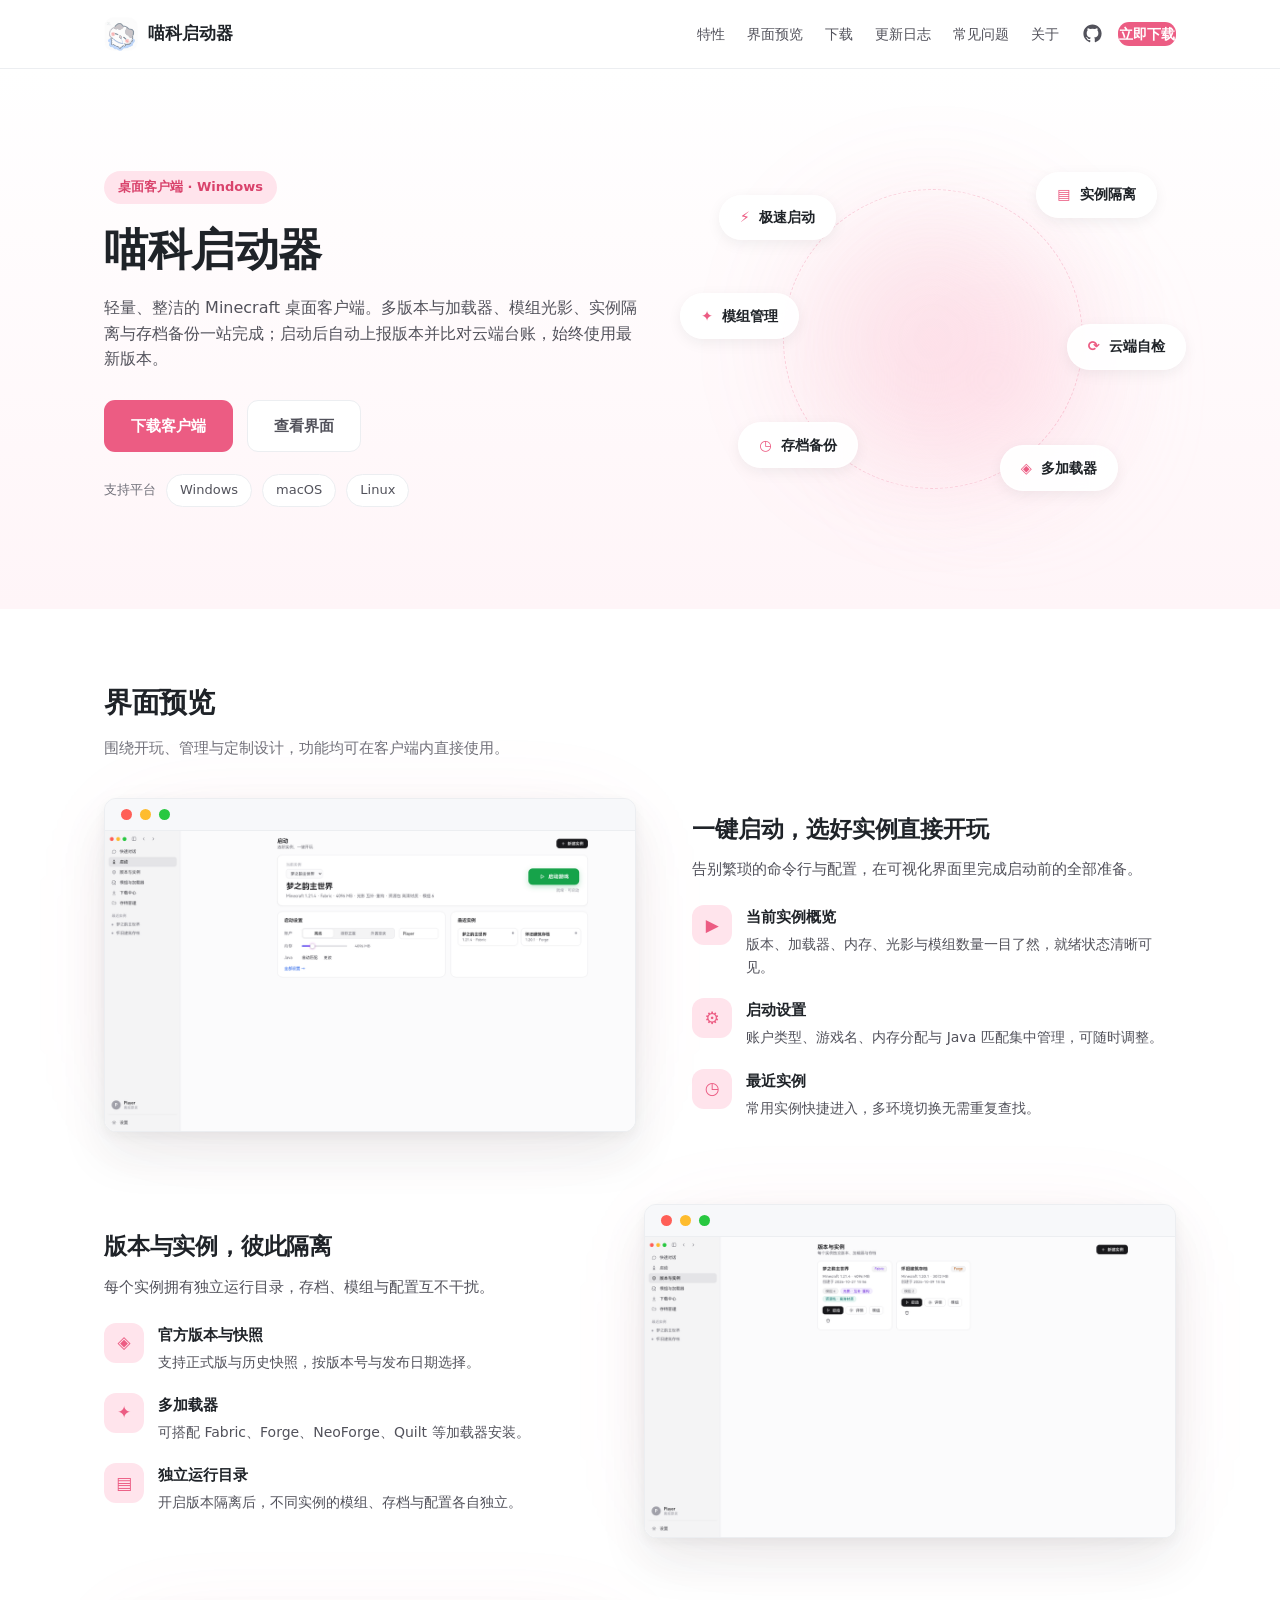
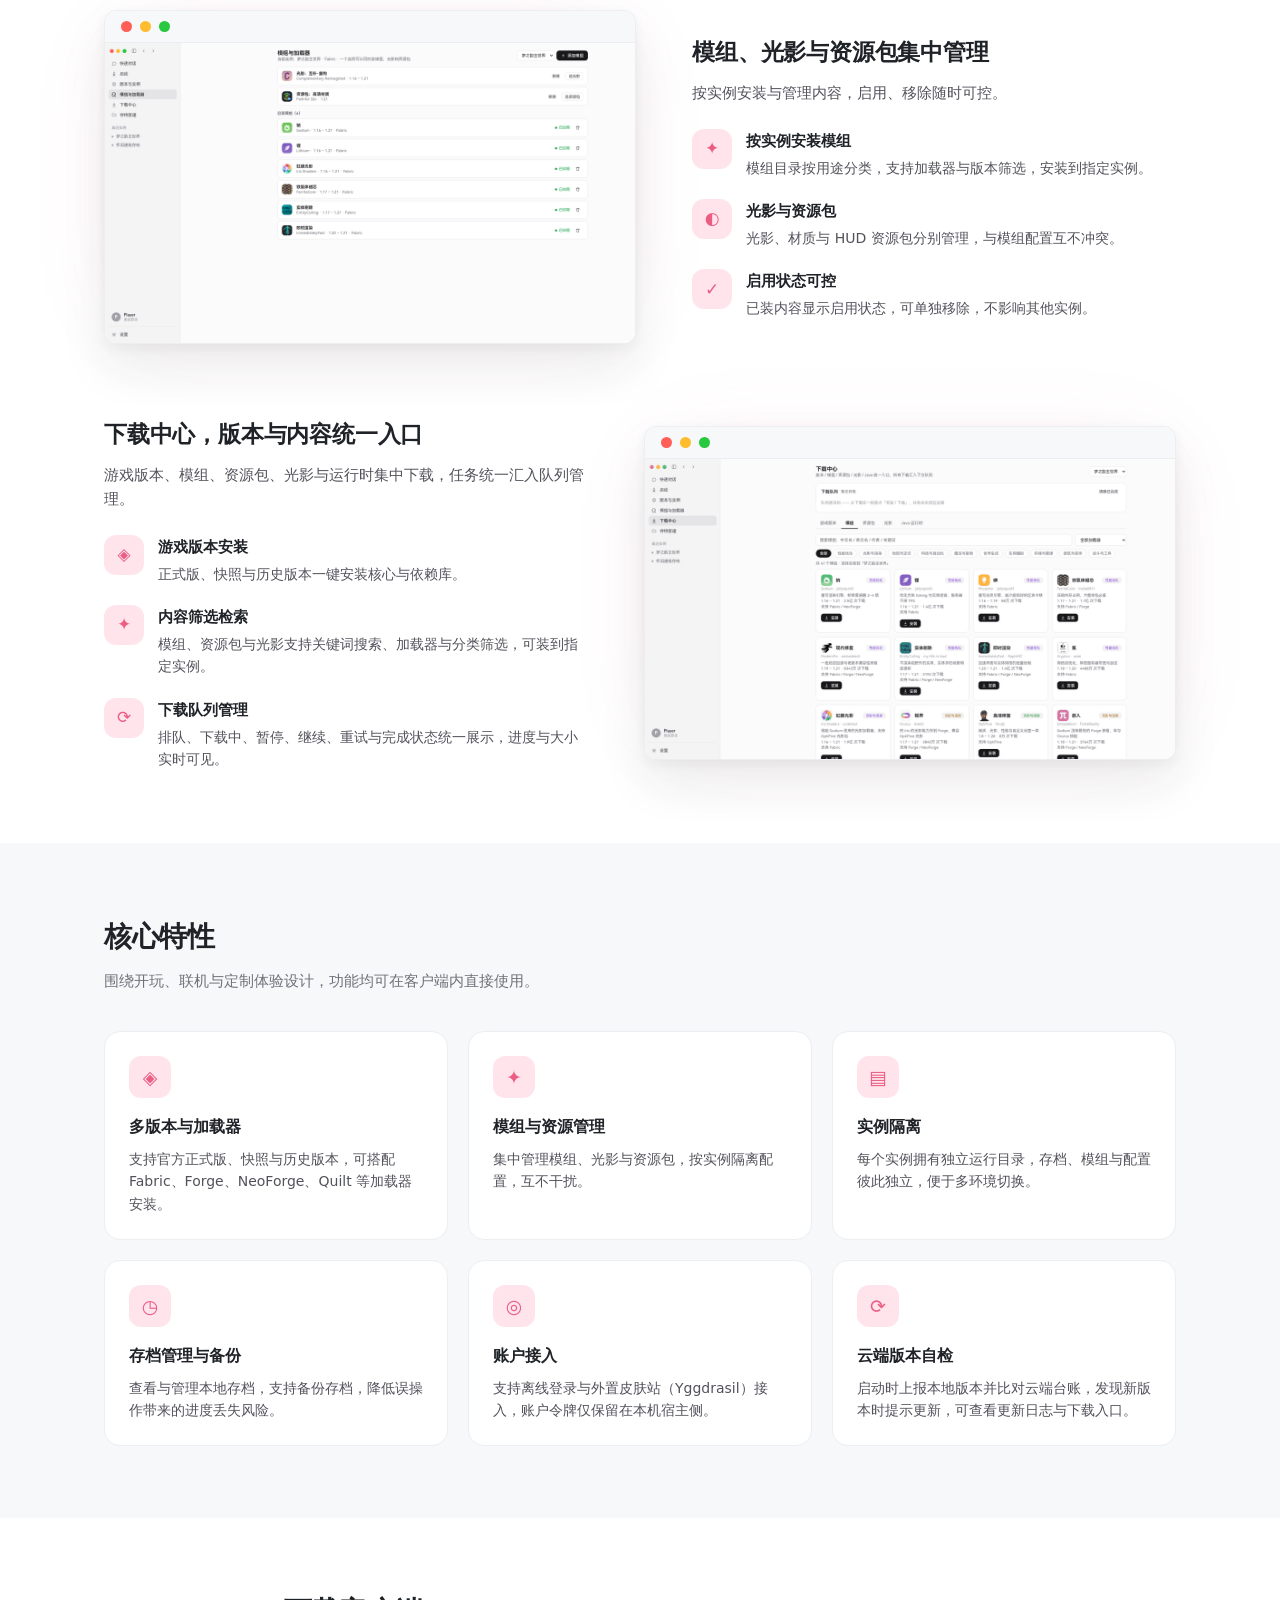
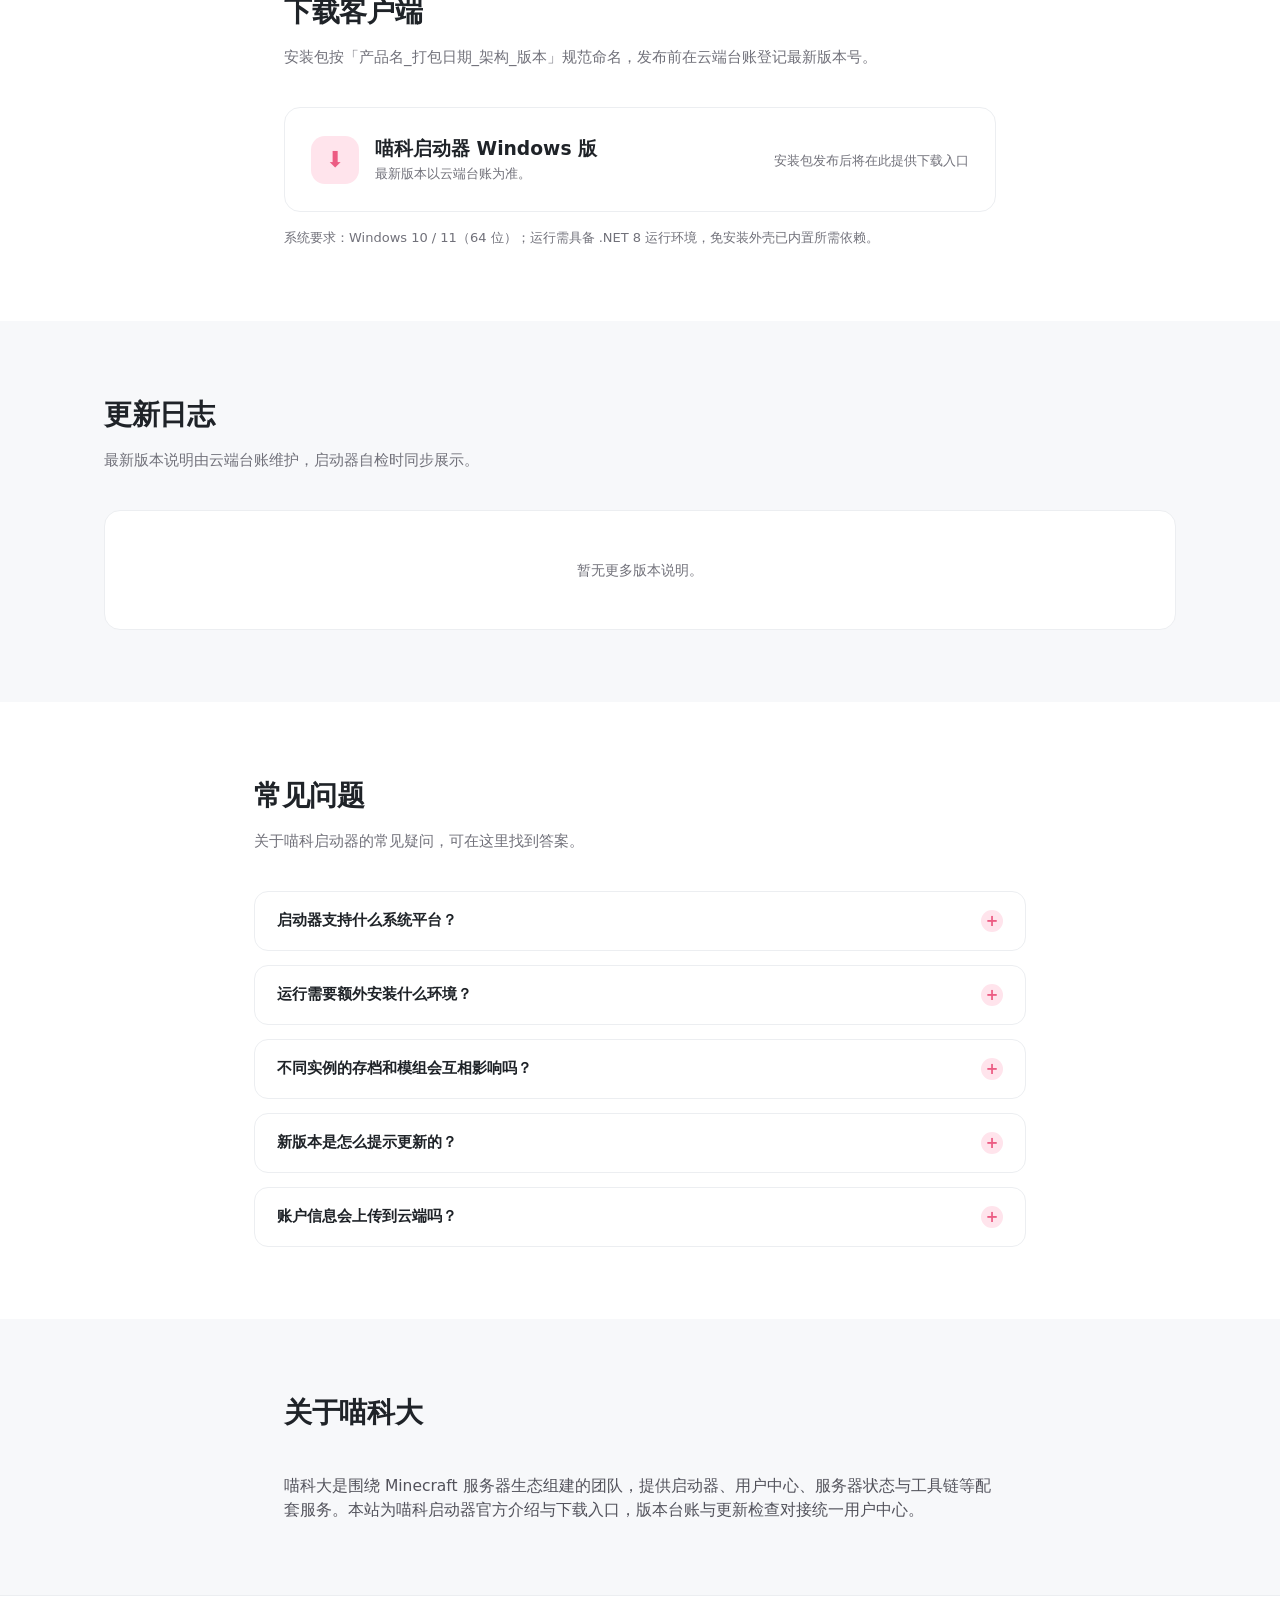
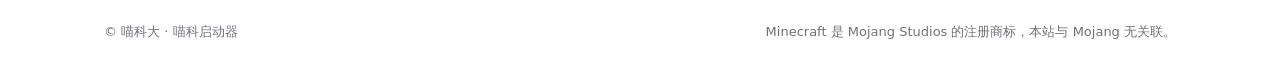
==== commit 5246fec0: "feat: 并入下载中心界面宣传图，新增第四组交错预览" ====
--- a/index.html
+++ b/index.html
@@ -138,6 +138,27 @@
           </div>
         </div>
       </div>
+
+      <div class="showcase-row reverse">
+        <div class="showcase-image">
+          <div class="image-glow"></div>
+          <div class="mac-window">
+            <div class="mac-header"><span class="dot red"></span><span class="dot yellow"></span><span class="dot green"></span></div>
+            <div class="mac-body"><img src="assets/screenshots/p4-download.png" alt="下载中心界面" loading="lazy" /></div>
+          </div>
+        </div>
+        <div class="showcase-text">
+          <div class="text-header">
+            <h3 class="showcase-title">下载中心，版本与内容统一入口</h3>
+            <p class="showcase-desc">游戏版本、模组、资源包、光影与运行时集中下载，任务统一汇入队列管理。</p>
+          </div>
+          <div class="details-list">
+            <div class="detail-item"><div class="detail-ico">◈</div><div><h4>游戏版本安装</h4><p>正式版、快照与历史版本一键安装核心与依赖库。</p></div></div>
+            <div class="detail-item"><div class="detail-ico">✦</div><div><h4>内容筛选检索</h4><p>模组、资源包与光影支持关键词搜索、加载器与分类筛选，可装到指定实例。</p></div></div>
+            <div class="detail-item"><div class="detail-ico">⟳</div><div><h4>下载队列管理</h4><p>排队、下载中、暂停、继续、重试与完成状态统一展示，进度与大小实时可见。</p></div></div>
+          </div>
+        </div>
+      </div>
     </div>
   </section>
 
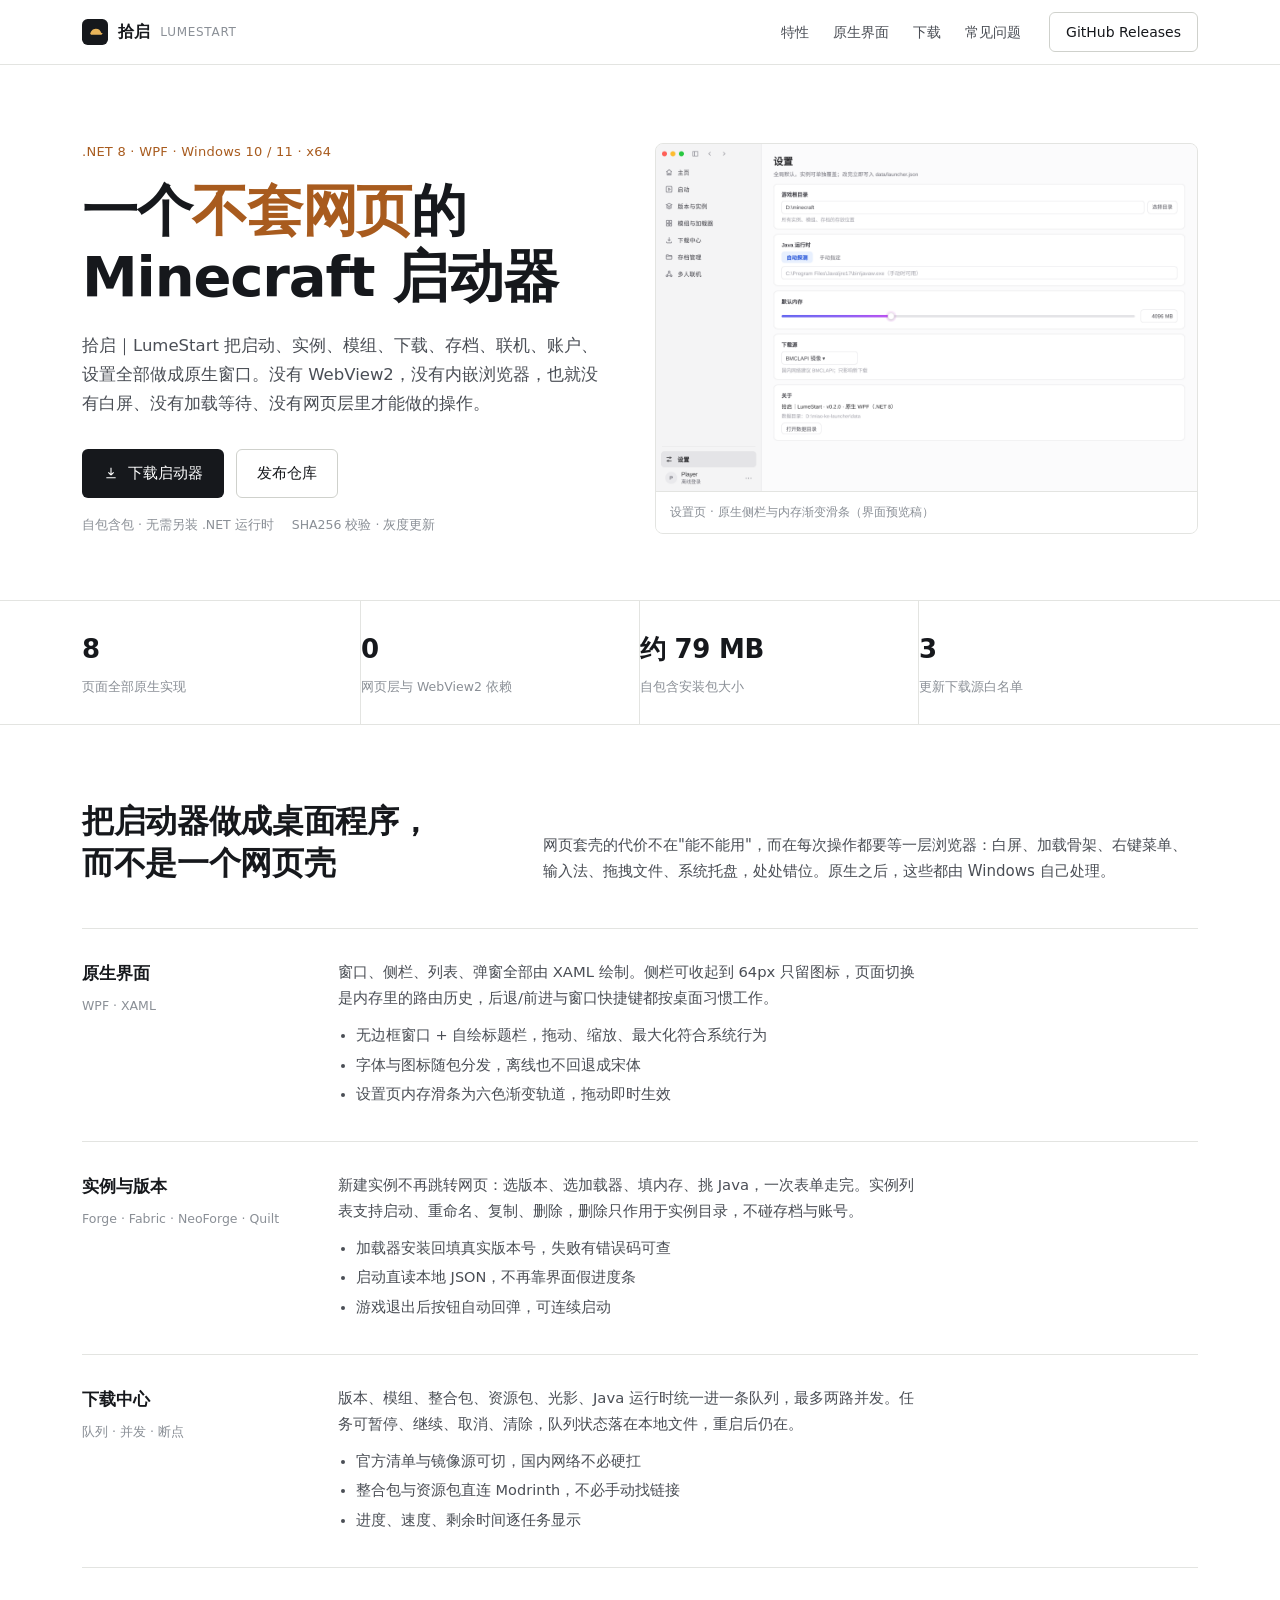
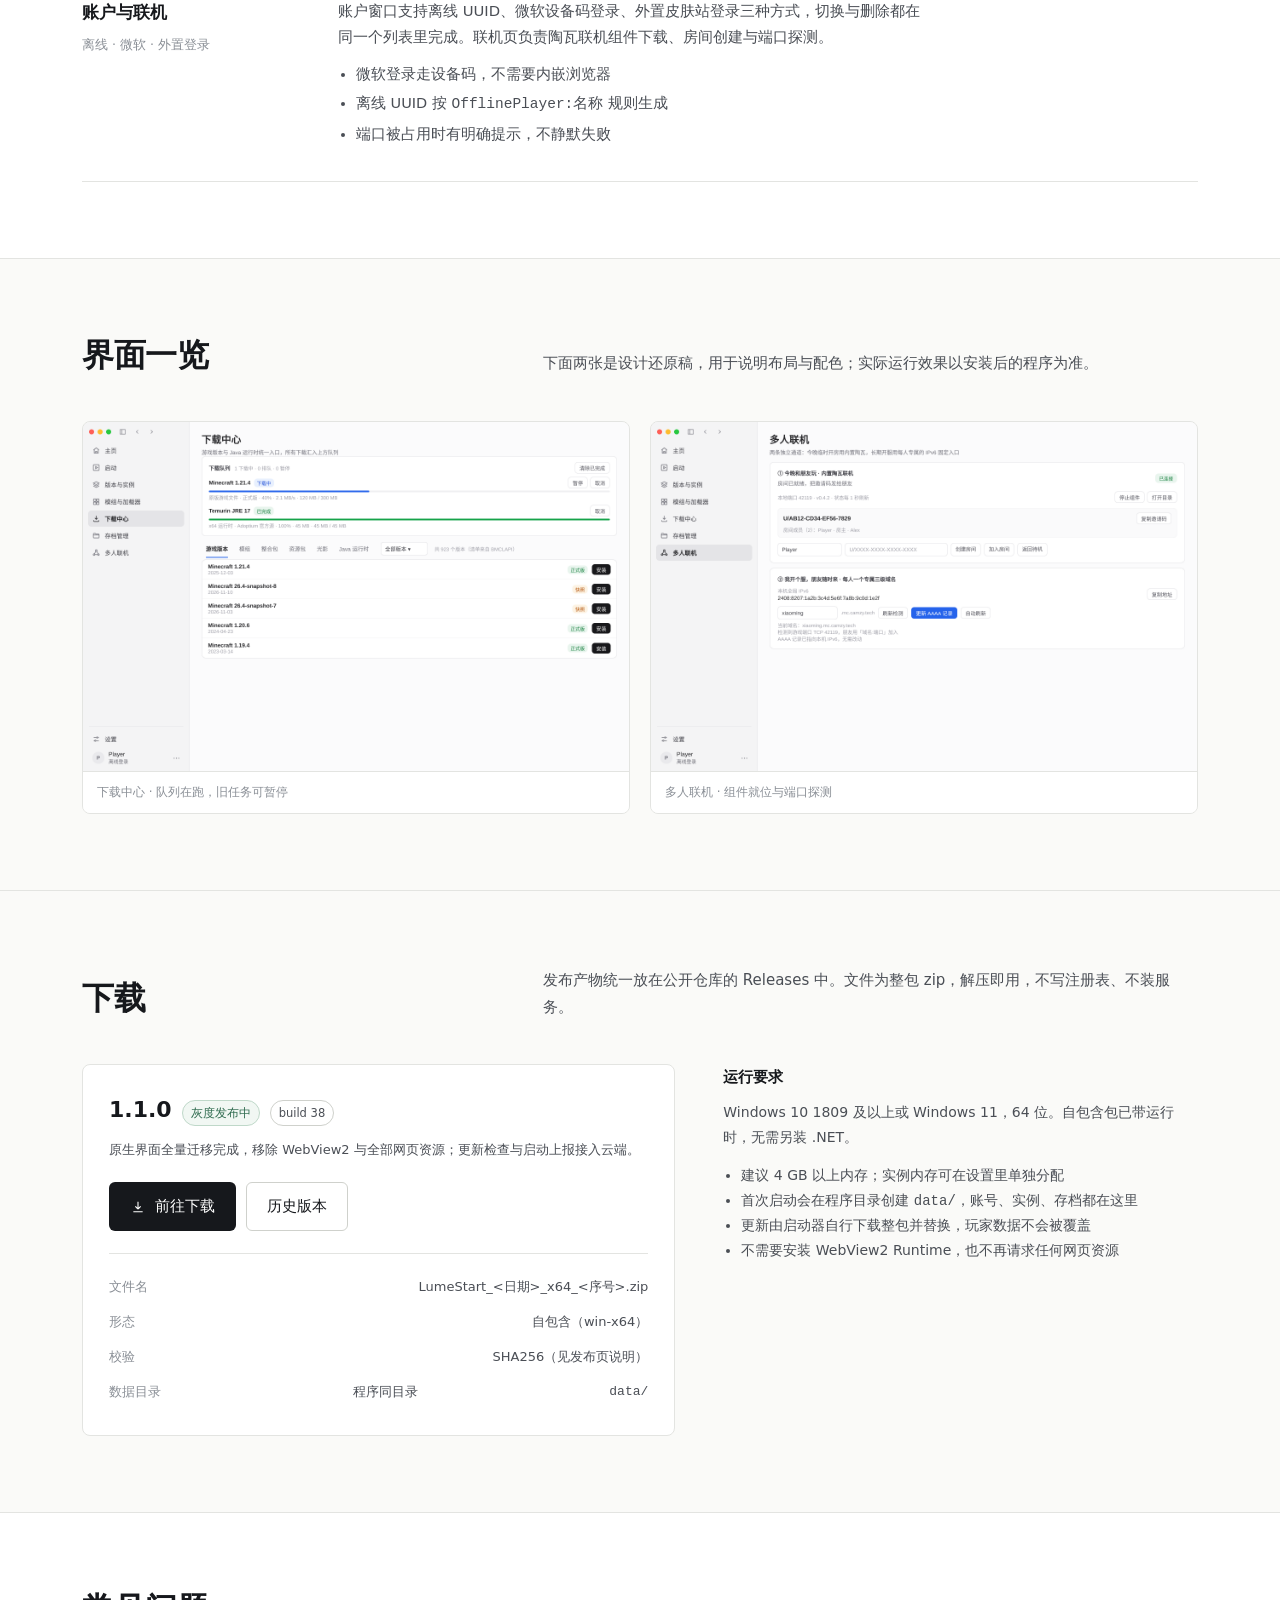
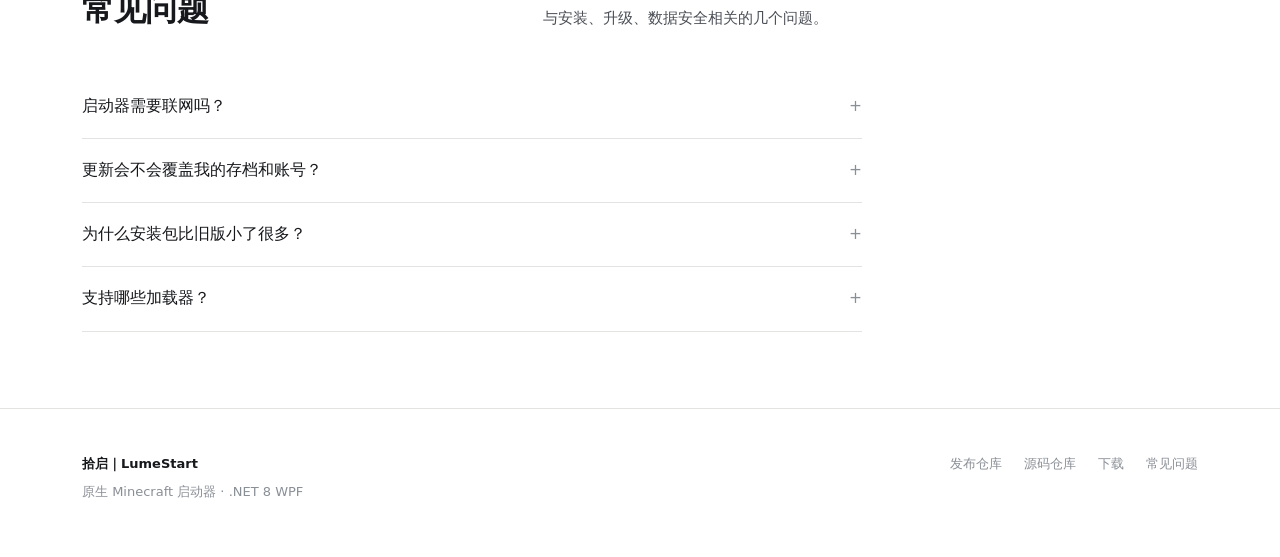
==== commit a7841645: "feat(site): 整站重做为拾启｜LumeStart 企业版官网 - 新视觉：浅色底、细描边、单一琥珀强调色，去掉旧粉色与仿 MSLX 版式 - 单文件 index.html（内联 CSS/SV" ====
--- a/index.html
+++ b/index.html
@@ -2,270 +2,374 @@
 <html lang="zh-CN">
 <head>
 <meta charset="UTF-8" />
-<meta name="viewport" content="width=device-width, initial-scale=1.0" />
-<title>喵科启动器 · 喵科大 Minecraft 客户端</title>
-<meta name="description" content="喵科启动器是喵科大团队出品的 Minecraft 桌面客户端，支持多版本与加载器、模组光影管理、实例隔离与存档备份，启动后自动上报版本并检查更新。" />
-<link rel="icon" type="image/png" href="assets/app-icon.png" />
-<link rel="stylesheet" href="css/style.css" />
+<meta name="viewport" content="width=device-width, initial-scale=1" />
+<title>拾启｜LumeStart · 原生 Minecraft 启动器</title>
+<meta name="description" content="拾启｜LumeStart 是基于 .NET 8 WPF 的原生 Minecraft 启动器：八个页面全部原生实现，不依赖 WebView2 与任何网页层，下载、实例、模组、联机、存档一站式管理。" />
+<link rel="stylesheet" href="https://miaoda.feishu.cn/fonts/css2?family=Noto+Sans+SC:wght@400;500;600;700&display=swap" />
+<link rel="icon" href="data:image/svg+xml,%3Csvg xmlns='http://www.w3.org/2000/svg' viewBox='0 0 64 64'%3E%3Crect width='64' height='64' rx='14' fill='%2316181C'/%3E%3Cpath d='M20 40c0-9 6-16 14-16 7 0 12 4 13 10l4 1-3 4H24c-2 0-4-2-4-5z' fill='%23E8B45A'/%3E%3C/svg%3E" />
+<style>
+:root{
+  --ink:#16181C;
+  --ink-soft:#4A4E55;
+  --ink-faint:#8A8F96;
+  --paper:#FFFFFF;
+  --paper-2:#FAFAF8;
+  --line:#E3E4E1;
+  --line-strong:#CFD1CC;
+  --accent:#A85B1E;
+  --accent-soft:#F4E7D7;
+  --ok:#2F6B4F;
+  --max:1180px;
+}
+*{box-sizing:border-box}
+html{scroll-behavior:smooth}
+body{
+  margin:0;background:var(--paper);color:var(--ink);
+  font-family:"Noto Sans SC","HarmonyOS Sans SC","PingFang SC","Microsoft YaHei",system-ui,sans-serif;
+  font-size:16px;line-height:1.75;
+  -webkit-font-smoothing:antialiased;
+}
+img{max-width:100%;display:block}
+a{color:inherit;text-decoration:none}
+.wrap{max-width:var(--max);margin:0 auto;padding:0 32px}
+@media (max-width:640px){.wrap{padding:0 20px}}
+
+/* ---------- 顶栏 ---------- */
+header{
+  position:sticky;top:0;z-index:20;background:rgba(255,255,255,.92);
+  backdrop-filter:saturate(140%) blur(8px);
+  border-bottom:1px solid var(--line);
+}
+.nav{display:flex;align-items:center;gap:28px;height:64px}
+.brand{display:flex;align-items:center;gap:10px;font-weight:600;letter-spacing:.01em}
+.brand svg{width:26px;height:26px}
+.brand span.tiny{font-size:12px;font-weight:400;color:var(--ink-faint);letter-spacing:.06em}
+.nav .links{display:flex;gap:24px;font-size:14px;color:var(--ink-soft);margin-left:auto}
+.nav .links a{position:relative;padding:4px 0}
+.nav .links a:hover{color:var(--ink)}
+.nav .cta{font-size:14px;border:1px solid var(--line-strong);padding:7px 16px;border-radius:6px;color:var(--ink)}
+.nav .cta:hover{border-color:var(--ink)}
+@media (max-width:860px){.nav .links{display:none}}
+
+/* ---------- Hero ---------- */
+.hero{padding:76px 0 64px;border-bottom:1px solid var(--line)}
+.hero-grid{display:grid;grid-template-columns:minmax(0,1fr) minmax(0,1.05fr);gap:56px;align-items:center}
+@media (max-width:980px){.hero-grid{grid-template-columns:1fr;gap:36px}}
+.eyebrow{font-size:13px;color:var(--accent);letter-spacing:.02em;margin:0 0 14px}
+h1{
+  margin:0;font-size:clamp(34px,4.6vw,56px);line-height:1.18;letter-spacing:-.02em;font-weight:600;
+}
+h1 em{font-style:normal;color:var(--accent)}
+.lede{margin:22px 0 0;color:var(--ink-soft);font-size:16.5px;max-width:34em}
+.btnrow{display:flex;flex-wrap:wrap;gap:12px;margin-top:30px}
+.btn{
+  display:inline-flex;align-items:center;gap:9px;padding:11px 20px;border-radius:6px;
+  font-size:14.5px;font-weight:500;border:1px solid transparent;transition:.16s ease;
+}
+.btn.primary{background:var(--ink);color:#fff}
+.btn.primary:hover{background:#000;transform:translateY(-1px)}
+.btn.ghost{border-color:var(--line-strong);color:var(--ink)}
+.btn.ghost:hover{border-color:var(--ink)}
+.btn svg{width:16px;height:16px}
+.meta{margin-top:16px;font-size:12.5px;color:var(--ink-faint);display:flex;gap:18px;flex-wrap:wrap}
+.hero-shot{border:1px solid var(--line);border-radius:8px;overflow:hidden;background:var(--paper-2)}
+.hero-shot img{width:100%;height:auto}
+.shot-cap{font-size:12px;color:var(--ink-faint);padding:10px 14px;border-top:1px solid var(--line);background:#fff}
+
+/* ---------- 数据条 ---------- */
+.stats{border-bottom:1px solid var(--line)}
+.stats-in{display:grid;grid-template-columns:repeat(4,1fr);divide:1px}
+.stat{padding:26px 0;border-right:1px solid var(--line)}
+.stat:first-child{padding-left:0}
+.stat:last-child{border-right:0}
+.stat b{display:block;font-size:26px;font-weight:600;letter-spacing:-.01em}
+.stat small{display:block;margin-top:4px;font-size:12.5px;color:var(--ink-faint)}
+@media (max-width:760px){.stats-in{grid-template-columns:repeat(2,1fr)}.stat{border-bottom:1px solid var(--line)}}
+
+/* ---------- 章节 ---------- */
+section{padding:76px 0}
+.sec-head{display:grid;grid-template-columns:minmax(0,.9fr) minmax(0,1.4fr);gap:40px;align-items:end;margin-bottom:44px}
+@media (max-width:860px){.sec-head{grid-template-columns:1fr;gap:14px}}
+h2{margin:0;font-size:clamp(24px,2.6vw,32px);line-height:1.3;font-weight:600;letter-spacing:-.01em}
+.sec-head p{margin:0;color:var(--ink-soft);font-size:15px}
+
+.feature{display:grid;grid-template-columns:220px minmax(0,1fr);gap:36px;padding:30px 0;border-top:1px solid var(--line)}
+.feature:last-child{border-bottom:1px solid var(--line)}
+.feature h3{margin:0;font-size:17px;font-weight:600}
+.feature .tagline{font-size:12.5px;color:var(--ink-faint);margin-top:6px}
+.feature p{margin:0;color:var(--ink-soft);font-size:14.8px;max-width:62ch}
+.feature ul{margin:12px 0 0;padding-left:18px;color:var(--ink-soft);font-size:14.5px}
+.feature ul li{margin:4px 0}
+@media (max-width:760px){.feature{grid-template-columns:1fr;gap:10px;padding:24px 0}}
+
+/* ---------- 截图 ---------- */
+.gallery{display:grid;grid-template-columns:1fr 1fr;gap:20px}
+.gallery figure{margin:0;border:1px solid var(--line);border-radius:8px;overflow:hidden;background:var(--paper-2)}
+.gallery figcaption{font-size:12px;color:var(--ink-faint);padding:10px 14px;background:#fff;border-top:1px solid var(--line)}
+@media (max-width:760px){.gallery{grid-template-columns:1fr}}
+
+/* ---------- 下载 ---------- */
+.download{background:var(--paper-2);border-top:1px solid var(--line);border-bottom:1px solid var(--line)}
+.dl-grid{display:grid;grid-template-columns:minmax(0,1.25fr) minmax(0,1fr);gap:48px;align-items:start}
+@media (max-width:900px){.dl-grid{grid-template-columns:1fr}}
+.dl-card{background:#fff;border:1px solid var(--line);border-radius:8px;padding:26px}
+.dl-card .ver{display:flex;align-items:baseline;gap:10px}
+.dl-card .ver b{font-size:22px;font-weight:600}
+.badge{font-size:11.5px;padding:2px 8px;border:1px solid var(--line-strong);border-radius:999px;color:var(--ink-soft)}
+.badge.live{border-color:#BFD8C9;background:#F1F7F3;color:var(--ok)}
+.dl-note{font-size:13px;color:var(--ink-soft);margin-top:10px}
+.dl-actions{margin-top:20px;display:flex;gap:10px;flex-wrap:wrap}
+.filelist{margin-top:22px;border-top:1px solid var(--line);padding-top:16px;font-size:13px;color:var(--ink-soft)}
+.filelist div{display:flex;justify-content:space-between;padding:6px 0}
+.filelist span{color:var(--ink-faint)}
+.req h3{margin:0 0 10px;font-size:15px;font-weight:600}
+.req p{margin:0;font-size:14px;color:var(--ink-soft)}
+.req ul{margin:14px 0 0;padding-left:18px;font-size:14px;color:var(--ink-soft)}
+
+/* ---------- FAQ ---------- */
+.faq{max-width:780px}
+.faq details{border-bottom:1px solid var(--line);padding:18px 0}
+.faq summary{cursor:pointer;font-size:15.5px;font-weight:500;list-style:none;display:flex;justify-content:space-between;gap:18px}
+.faq summary::-webkit-details-marker{display:none}
+.faq summary .plus{color:var(--ink-faint);font-weight:400}
+.faq details[open] summary .plus{color:var(--accent)}
+.faq p{margin:10px 0 0;font-size:14.5px;color:var(--ink-soft);max-width:64ch}
+
+footer{border-top:1px solid var(--line);padding:44px 0 54px;font-size:13px;color:var(--ink-faint)}
+.foot{display:flex;flex-wrap:wrap;gap:24px;justify-content:space-between;align-items:flex-start}
+.foot .links{display:flex;gap:22px;flex-wrap:wrap}
+.foot a:hover{color:var(--ink)}
+</style>
 </head>
 <body>
-<header class="nav">
-  <div class="wrap nav-inner">
-    <a class="brand" href="#top">
-      <img src="assets/app-icon.png" alt="喵科启动器" class="brand-ico" />
-      <span class="brand-name">喵科启动器</span>
+
+<header>
+  <div class="wrap nav">
+    <a class="brand" href="#top" aria-label="拾启 LumeStart 首页">
+      <svg viewBox="0 0 64 64" aria-hidden="true"><rect width="64" height="64" rx="14" fill="#16181C"/><path d="M20 40c0-9 6-16 14-16 7 0 12 4 13 10l4 1-3 4H24c-2 0-4-2-4-5z" fill="#E8B45A"/></svg>
+      <span>拾启</span><span class="tiny">LUMESTART</span>
     </a>
-    <nav class="nav-links">
+    <nav class="links" aria-label="主导航">
       <a href="#features">特性</a>
-      <a href="#showcase">界面预览</a>
+      <a href="#native">原生界面</a>
       <a href="#download">下载</a>
-      <a href="#changelog">更新日志</a>
       <a href="#faq">常见问题</a>
-      <a href="#about">关于</a>
     </nav>
-    <div class="nav-actions">
-      <a class="nav-gh" href="https://github.com/maoxinhe/miao-ke-launcher" target="_blank" rel="noopener" aria-label="GitHub">
-        <svg viewBox="0 0 24 24" width="19" height="19" fill="currentColor"><path d="M12 .5C5.65.5.5 5.65.5 12c0 5.08 3.29 9.39 7.86 10.91.58.11.79-.25.79-.55 0-.27-.01-1.17-.02-2.12-3.2.7-3.88-1.36-3.88-1.36-.52-1.33-1.28-1.68-1.28-1.68-1.04-.71.08-.7.08-.7 1.15.08 1.76 1.19 1.76 1.19 1.03 1.76 2.69 1.25 3.35.96.1-.75.4-1.25.72-1.54-2.55-.29-5.23-1.28-5.23-5.68 0-1.26.45-2.28 1.19-3.09-.12-.29-.52-1.46.11-3.05 0 0 .97-.31 3.18 1.18a11.1 11.1 0 0 1 5.8 0c2.2-1.49 3.17-1.18 3.17-1.18.63 1.59.23 2.76.12 3.05.74.81 1.18 1.83 1.18 3.09 0 4.41-2.69 5.38-5.25 5.67.41.35.77 1.05.77 2.12 0 1.53-.01 2.76-.01 3.14 0 .3.2.67.8.55A11.51 11.51 0 0 0 23.5 12C23.5 5.65 18.35.5 12 .5Z"/></svg>
-      </a>
-      <a class="btn btn-primary nav-cta" href="#download">立即下载</a>
-    </div>
+    <a class="cta" href="https://github.com/MaoKeDei/launcher_v1/releases" target="_blank" rel="noopener">GitHub Releases</a>
   </div>
 </header>
 
 <main id="top">
-  <!-- Hero -->
-  <section class="hero">
-    <div class="wrap hero-inner">
-      <div class="hero-text">
-        <span class="hero-tagline" id="versionBadge">桌面客户端 · Windows</span>
-        <h1>喵科启动器</h1>
-        <p class="hero-sub">轻量、整洁的 Minecraft 桌面客户端。多版本与加载器、模组光影、实例隔离与存档备份一站完成；启动后自动上报版本并比对云端台账，始终使用最新版本。</p>
-        <div class="hero-actions">
-          <a class="btn btn-primary btn-lg" href="#download">下载客户端</a>
-          <a class="btn btn-ghost btn-lg" href="#showcase">查看界面</a>
+
+<!-- ===== Hero ===== -->
+<section class="hero">
+  <div class="wrap hero-grid">
+    <div>
+      <p class="eyebrow">.NET 8 · WPF · Windows 10 / 11 · x64</p>
+      <h1>一个<em>不套网页</em>的<br>Minecraft 启动器</h1>
+      <p class="lede">拾启｜LumeStart 把启动、实例、模组、下载、存档、联机、账户、设置全部做成原生窗口。没有 WebView2，没有内嵌浏览器，也就没有白屏、没有加载等待、没有网页层里才能做的操作。</p>
+      <div class="btnrow">
+        <a class="btn primary" href="#download">
+          <svg viewBox="0 0 24 24" fill="none" stroke="currentColor" stroke-width="1.6"><path d="M12 4v11m0 0l-4-4m4 4l4-4M5 19h14"/></svg>
+          下载启动器
+        </a>
+        <a class="btn ghost" href="https://github.com/MaoKeDei/launcher_v1" target="_blank" rel="noopener">发布仓库</a>
+      </div>
+      <div class="meta">
+        <span>自包含包 · 无需另装 .NET 运行时</span>
+        <span>SHA256 校验 · 灰度更新</span>
+      </div>
+    </div>
+    <figure class="hero-shot" style="margin:0">
+      <img src="assets/ui-settings.png" alt="拾启｜LumeStart 设置页：左侧原生侧栏、内存渐变滑条与下载源" />
+      <figcaption class="shot-cap">设置页 · 原生侧栏与内存渐变滑条（界面预览稿）</figcaption>
+    </figure>
+  </div>
+</section>
+
+<!-- ===== 数据条 ===== -->
+<div class="stats">
+  <div class="wrap stats-in">
+    <div class="stat"><b>8</b><small>页面全部原生实现</small></div>
+    <div class="stat"><b>0</b><small>网页层与 WebView2 依赖</small></div>
+    <div class="stat"><b>约 79 MB</b><small>自包含安装包大小</small></div>
+    <div class="stat"><b>3</b><small>更新下载源白名单</small></div>
+  </div>
+</div>
+
+<!-- ===== 特性 ===== -->
+<section id="features">
+  <div class="wrap">
+    <div class="sec-head">
+      <h2>把启动器做成桌面程序，<br>而不是一个网页壳</h2>
+      <p>网页套壳的代价不在"能不能用"，而在每次操作都要等一层浏览器：白屏、加载骨架、右键菜单、输入法、拖拽文件、系统托盘，处处错位。原生之后，这些都由 Windows 自己处理。</p>
+    </div>
+
+    <div class="feature">
+      <div>
+        <h3>原生界面</h3>
+        <div class="tagline">WPF · XAML</div>
+      </div>
+      <div>
+        <p>窗口、侧栏、列表、弹窗全部由 XAML 绘制。侧栏可收起到 64px 只留图标，页面切换是内存里的路由历史，后退/前进与窗口快捷键都按桌面习惯工作。</p>
+        <ul>
+          <li>无边框窗口 + 自绘标题栏，拖动、缩放、最大化符合系统行为</li>
+          <li>字体与图标随包分发，离线也不回退成宋体</li>
+          <li>设置页内存滑条为六色渐变轨道，拖动即时生效</li>
+        </ul>
+      </div>
+    </div>
+
+    <div class="feature">
+      <div>
+        <h3>实例与版本</h3>
+        <div class="tagline">Forge · Fabric · NeoForge · Quilt</div>
+      </div>
+      <div>
+        <p>新建实例不再跳转网页：选版本、选加载器、填内存、挑 Java，一次表单走完。实例列表支持启动、重命名、复制、删除，删除只作用于实例目录，不碰存档与账号。</p>
+        <ul>
+          <li>加载器安装回填真实版本号，失败有错误码可查</li>
+          <li>启动直读本地 JSON，不再靠界面假进度条</li>
+          <li>游戏退出后按钮自动回弹，可连续启动</li>
+        </ul>
+      </div>
+    </div>
+
+    <div class="feature">
+      <div>
+        <h3>下载中心</h3>
+        <div class="tagline">队列 · 并发 · 断点</div>
+      </div>
+      <div>
+        <p>版本、模组、整合包、资源包、光影、Java 运行时统一进一条队列，最多两路并发。任务可暂停、继续、取消、清除，队列状态落在本地文件，重启后仍在。</p>
+        <ul>
+          <li>官方清单与镜像源可切，国内网络不必硬扛</li>
+          <li>整合包与资源包直连 Modrinth，不必手动找链接</li>
+          <li>进度、速度、剩余时间逐任务显示</li>
+        </ul>
+      </div>
+    </div>
+
+    <div class="feature">
+      <div>
+        <h3>账户与联机</h3>
+        <div class="tagline">离线 · 微软 · 外置登录</div>
+      </div>
+      <div>
+        <p>账户窗口支持离线 UUID、微软设备码登录、外置皮肤站登录三种方式，切换与删除都在同一个列表里完成。联机页负责陶瓦联机组件下载、房间创建与端口探测。</p>
+        <ul>
+          <li>微软登录走设备码，不需要内嵌浏览器</li>
+          <li>离线 UUID 按 <code>OfflinePlayer:名称</code> 规则生成</li>
+          <li>端口被占用时有明确提示，不静默失败</li>
+        </ul>
+      </div>
+    </div>
+  </div>
+</section>
+
+<!-- ===== 原生界面截图 ===== -->
+<section id="native" style="background:var(--paper-2);border-top:1px solid var(--line)">
+  <div class="wrap">
+    <div class="sec-head">
+      <h2>界面一览</h2>
+      <p>下面两张是设计还原稿，用于说明布局与配色；实际运行效果以安装后的程序为准。</p>
+    </div>
+    <div class="gallery">
+      <figure>
+        <img src="assets/ui-download.png" alt="下载中心：下载队列与官方版本清单" />
+        <figcaption>下载中心 · 队列在跑，旧任务可暂停</figcaption>
+      </figure>
+      <figure>
+        <img src="assets/ui-network.png" alt="多人联机：陶瓦联机组件与房间端口" />
+        <figcaption>多人联机 · 组件就位与端口探测</figcaption>
+      </figure>
+    </div>
+  </div>
+</section>
+
+<!-- ===== 下载 ===== -->
+<section class="download" id="download">
+  <div class="wrap">
+    <div class="sec-head">
+      <h2>下载</h2>
+      <p>发布产物统一放在公开仓库的 Releases 中。文件为整包 zip，解压即用，不写注册表、不装服务。</p>
+    </div>
+    <div class="dl-grid">
+      <div class="dl-card">
+        <div class="ver"><b>1.1.0</b><span class="badge live">灰度发布中</span><span class="badge">build 38</span></div>
+        <p class="dl-note">原生界面全量迁移完成，移除 WebView2 与全部网页资源；更新检查与启动上报接入云端。</p>
+        <div class="dl-actions">
+          <a class="btn primary" href="https://github.com/MaoKeDei/launcher_v1/releases/latest" target="_blank" rel="noopener">
+            <svg viewBox="0 0 24 24" fill="none" stroke="currentColor" stroke-width="1.6"><path d="M12 4v11m0 0l-4-4m4 4l4-4M5 19h14"/></svg>
+            前往下载
+          </a>
+          <a class="btn ghost" href="https://github.com/MaoKeDei/launcher_v1/releases" target="_blank" rel="noopener">历史版本</a>
         </div>
-        <div class="hero-meta" id="heroMeta"></div>
-        <div class="hero-platforms">
-          <span class="platform-label">支持平台</span>
-          <span class="platform-chip">Windows</span>
-          <span class="platform-chip">macOS</span>
-          <span class="platform-chip">Linux</span>
+        <div class="filelist">
+          <div><span>文件名</span>LumeStart_&lt;日期&gt;_x64_&lt;序号&gt;.zip</div>
+          <div><span>形态</span>自包含（win-x64）</div>
+          <div><span>校验</span>SHA256（见发布页说明）</div>
+          <div><span>数据目录</span>程序同目录 <code>data/</code></div>
         </div>
       </div>
-      <div class="hero-visual" aria-hidden="true">
-        <div class="modern-bg">
-          <div class="glow glow-primary"></div>
-          <div class="glow glow-secondary"></div>
-          <div class="orbit-ring"></div>
-        </div>
-        <div class="tag-wrapper"><span class="cloud-tag"><i>⚡</i>极速启动</span></div>
-        <div class="tag-wrapper"><span class="cloud-tag"><i>▤</i>实例隔离</span></div>
-        <div class="tag-wrapper"><span class="cloud-tag"><i>✦</i>模组管理</span></div>
-        <div class="tag-wrapper"><span class="cloud-tag"><i>⟳</i>云端自检</span></div>
-        <div class="tag-wrapper"><span class="cloud-tag"><i>◷</i>存档备份</span></div>
-        <div class="tag-wrapper"><span class="cloud-tag"><i>◈</i>多加载器</span></div>
-      </div>
-    </div>
-  </section>
-
-  <!-- 界面预览：三组左右交错 -->
-  <section id="showcase" class="section">
-    <div class="wrap">
-      <div class="section-head">
-        <h2 class="section-title">界面预览</h2>
-        <p class="section-sub">围绕开玩、管理与定制设计，功能均可在客户端内直接使用。</p>
-      </div>
-
-      <div class="showcase-row">
-        <div class="showcase-image">
-          <div class="image-glow"></div>
-          <div class="mac-window">
-            <div class="mac-header"><span class="dot red"></span><span class="dot yellow"></span><span class="dot green"></span></div>
-            <div class="mac-body"><img src="assets/screenshots/p1-launch.png" alt="一键启动界面" loading="lazy" /></div>
-          </div>
-        </div>
-        <div class="showcase-text">
-          <div class="text-header">
-            <h3 class="showcase-title">一键启动，选好实例直接开玩</h3>
-            <p class="showcase-desc">告别繁琐的命令行与配置，在可视化界面里完成启动前的全部准备。</p>
-          </div>
-          <div class="details-list">
-            <div class="detail-item"><div class="detail-ico">▶</div><div><h4>当前实例概览</h4><p>版本、加载器、内存、光影与模组数量一目了然，就绪状态清晰可见。</p></div></div>
-            <div class="detail-item"><div class="detail-ico">⚙</div><div><h4>启动设置</h4><p>账户类型、游戏名、内存分配与 Java 匹配集中管理，可随时调整。</p></div></div>
-            <div class="detail-item"><div class="detail-ico">◷</div><div><h4>最近实例</h4><p>常用实例快捷进入，多环境切换无需重复查找。</p></div></div>
-          </div>
-        </div>
-      </div>
-
-      <div class="showcase-row reverse">
-        <div class="showcase-image">
-          <div class="image-glow"></div>
-          <div class="mac-window">
-            <div class="mac-header"><span class="dot red"></span><span class="dot yellow"></span><span class="dot green"></span></div>
-            <div class="mac-body"><img src="assets/screenshots/p2-instances.png" alt="版本与实例界面" loading="lazy" /></div>
-          </div>
-        </div>
-        <div class="showcase-text">
-          <div class="text-header">
-            <h3 class="showcase-title">版本与实例，彼此隔离</h3>
-            <p class="showcase-desc">每个实例拥有独立运行目录，存档、模组与配置互不干扰。</p>
-          </div>
-          <div class="details-list">
-            <div class="detail-item"><div class="detail-ico">◈</div><div><h4>官方版本与快照</h4><p>支持正式版与历史快照，按版本号与发布日期选择。</p></div></div>
-            <div class="detail-item"><div class="detail-ico">✦</div><div><h4>多加载器</h4><p>可搭配 Fabric、Forge、NeoForge、Quilt 等加载器安装。</p></div></div>
-            <div class="detail-item"><div class="detail-ico">▤</div><div><h4>独立运行目录</h4><p>开启版本隔离后，不同实例的模组、存档与配置各自独立。</p></div></div>
-          </div>
-        </div>
-      </div>
-
-      <div class="showcase-row">
-        <div class="showcase-image">
-          <div class="image-glow"></div>
-          <div class="mac-window">
-            <div class="mac-header"><span class="dot red"></span><span class="dot yellow"></span><span class="dot green"></span></div>
-            <div class="mac-body"><img src="assets/screenshots/p3-mods.png" alt="模组与加载器界面" loading="lazy" /></div>
-          </div>
-        </div>
-        <div class="showcase-text">
-          <div class="text-header">
-            <h3 class="showcase-title">模组、光影与资源包集中管理</h3>
-            <p class="showcase-desc">按实例安装与管理内容，启用、移除随时可控。</p>
-          </div>
-          <div class="details-list">
-            <div class="detail-item"><div class="detail-ico">✦</div><div><h4>按实例安装模组</h4><p>模组目录按用途分类，支持加载器与版本筛选，安装到指定实例。</p></div></div>
-            <div class="detail-item"><div class="detail-ico">◐</div><div><h4>光影与资源包</h4><p>光影、材质与 HUD 资源包分别管理，与模组配置互不冲突。</p></div></div>
-            <div class="detail-item"><div class="detail-ico">✓</div><div><h4>启用状态可控</h4><p>已装内容显示启用状态，可单独移除，不影响其他实例。</p></div></div>
-          </div>
-        </div>
-      </div>
-
-      <div class="showcase-row reverse">
-        <div class="showcase-image">
-          <div class="image-glow"></div>
-          <div class="mac-window">
-            <div class="mac-header"><span class="dot red"></span><span class="dot yellow"></span><span class="dot green"></span></div>
-            <div class="mac-body"><img src="assets/screenshots/p4-download.png" alt="下载中心界面" loading="lazy" /></div>
-          </div>
-        </div>
-        <div class="showcase-text">
-          <div class="text-header">
-            <h3 class="showcase-title">下载中心，版本与内容统一入口</h3>
-            <p class="showcase-desc">游戏版本、模组、资源包、光影与运行时集中下载，任务统一汇入队列管理。</p>
-          </div>
-          <div class="details-list">
-            <div class="detail-item"><div class="detail-ico">◈</div><div><h4>游戏版本安装</h4><p>正式版、快照与历史版本一键安装核心与依赖库。</p></div></div>
-            <div class="detail-item"><div class="detail-ico">✦</div><div><h4>内容筛选检索</h4><p>模组、资源包与光影支持关键词搜索、加载器与分类筛选，可装到指定实例。</p></div></div>
-            <div class="detail-item"><div class="detail-ico">⟳</div><div><h4>下载队列管理</h4><p>排队、下载中、暂停、继续、重试与完成状态统一展示，进度与大小实时可见。</p></div></div>
-          </div>
-        </div>
-      </div>
-    </div>
-  </section>
-
-  <!-- 特性 -->
-  <section id="features" class="section section-alt">
-    <div class="wrap">
-      <div class="section-head">
-        <h2 class="section-title">核心特性</h2>
-        <p class="section-sub">围绕开玩、联机与定制体验设计，功能均可在客户端内直接使用。</p>
-      </div>
-      <div class="grid">
-        <div class="card"><div class="card-ico">◈</div><h3>多版本与加载器</h3><p>支持官方正式版、快照与历史版本，可搭配 Fabric、Forge、NeoForge、Quilt 等加载器安装。</p></div>
-        <div class="card"><div class="card-ico">✦</div><h3>模组与资源管理</h3><p>集中管理模组、光影与资源包，按实例隔离配置，互不干扰。</p></div>
-        <div class="card"><div class="card-ico">▤</div><h3>实例隔离</h3><p>每个实例拥有独立运行目录，存档、模组与配置彼此独立，便于多环境切换。</p></div>
-        <div class="card"><div class="card-ico">◷</div><h3>存档管理与备份</h3><p>查看与管理本地存档，支持备份存档，降低误操作带来的进度丢失风险。</p></div>
-        <div class="card"><div class="card-ico">◎</div><h3>账户接入</h3><p>支持离线登录与外置皮肤站（Yggdrasil）接入，账户令牌仅保留在本机宿主侧。</p></div>
-        <div class="card"><div class="card-ico">⟳</div><h3>云端版本自检</h3><p>启动时上报本地版本并比对云端台账，发现新版本时提示更新，可查看更新日志与下载入口。</p></div>
-      </div>
-    </div>
-  </section>
-
-  <!-- 下载 -->
-  <section id="download" class="section">
-    <div class="wrap download-inner">
-      <div class="section-head">
-        <h2 class="section-title">下载客户端</h2>
-        <p class="section-sub">安装包按「产品名_打包日期_架构_版本」规范命名，发布前在云端台账登记最新版本号。</p>
-      </div>
-      <div class="download-card" id="downloadCard">
-        <div class="download-main">
-          <div class="dl-ico">⬇</div>
-          <div>
-            <h3>喵科启动器 Windows 版</h3>
-            <p class="dl-sub" id="dlSub">当前最新版本以云端台账为准。</p>
-          </div>
-        </div>
-        <div class="dl-actions" id="dlActions">
-          <span class="dl-pending">安装包发布后将在此提供下载入口</span>
-        </div>
-      </div>
-      <p class="download-note">系统要求：Windows 10 / 11（64 位）；运行需具备 .NET 8 运行环境，免安装外壳已内置所需依赖。</p>
-    </div>
-  </section>
-
-  <!-- 更新日志 -->
-  <section id="changelog" class="section section-alt">
-    <div class="wrap">
-      <div class="section-head">
-        <h2 class="section-title">更新日志</h2>
-        <p class="section-sub">最新版本说明由云端台账维护，启动器自检时同步展示。</p>
-      </div>
-      <div class="changelog" id="changelogBox">
-        <div class="empty">暂无更多版本说明。</div>
-      </div>
-    </div>
-  </section>
-
-  <!-- FAQ -->
-  <section id="faq" class="section">
-    <div class="wrap faq-inner">
-      <div class="section-head">
-        <h2 class="section-title">常见问题</h2>
-        <p class="section-sub">关于喵科启动器的常见疑问，可在这里找到答案。</p>
-      </div>
-      <div class="faq-list">
-        <div class="faq-item">
-          <button class="faq-question" type="button"><span>启动器支持什么系统平台？</span><span class="faq-icon">+</span></button>
-          <div class="faq-answer"><p>当前桌面外壳面向 Windows 10 / 11（64 位）提供；版本、加载器与模组目录逻辑同时兼容 macOS 与 Linux 环境，后续版本将逐步补齐对应安装包。</p></div>
-        </div>
-        <div class="faq-item">
-          <button class="faq-question" type="button"><span>运行需要额外安装什么环境？</span><span class="faq-icon">+</span></button>
-          <div class="faq-answer"><p>免安装外壳已内置所需 .NET 8 运行依赖；游戏运行所需 Java 可在下载中心按版本选择对应运行时，启动器支持自动匹配。</p></div>
-        </div>
-        <div class="faq-item">
-          <button class="faq-question" type="button"><span>不同实例的存档和模组会互相影响吗？</span><span class="faq-icon">+</span></button>
-          <div class="faq-answer"><p>不会。开启版本隔离后，每个实例拥有独立运行目录，模组、光影、资源包与存档分别存放，切换实例互不干扰。</p></div>
-        </div>
-        <div class="faq-item">
-          <button class="faq-question" type="button"><span>新版本是怎么提示更新的？</span><span class="faq-icon">+</span></button>
-          <div class="faq-answer"><p>启动时客户端会自动向云端上报本地版本并比对台账；检测到新版本时弹窗展示最新版本号、更新日志与下载入口，强制更新会单独标注。更新判断由云端台账完成，不强制内嵌在本地。</p></div>
-        </div>
-        <div class="faq-item">
-          <button class="faq-question" type="button"><span>账户信息会上传到云端吗？</span><span class="faq-icon">+</span></button>
-          <div class="faq-answer"><p>离线登录与外置皮肤站的账户令牌仅保留在本机宿主侧；版本上报只包含本地版本号、架构与操作系统类型，用于更新判断，不上传账户凭据。</p></div>
-        </div>
-      </div>
-    </div>
-  </section>
-
-  <!-- 关于 -->
-  <section id="about" class="section section-alt">
-    <div class="wrap about-inner">
-      <div class="section-head">
-        <h2 class="section-title">关于喵科大</h2>
-      </div>
-      <p class="about-text">喵科大是围绕 Minecraft 服务器生态组建的团队，提供启动器、用户中心、服务器状态与工具链等配套服务。本站为喵科启动器官方介绍与下载入口，版本台账与更新检查对接统一用户中心。</p>
-    </div>
-  </section>
+      <div class="req">
+        <h3>运行要求</h3>
+        <p>Windows 10 1809 及以上或 Windows 11，64 位。自包含包已带运行时，无需另装 .NET。</p>
+        <ul>
+          <li>建议 4 GB 以上内存；实例内存可在设置里单独分配</li>
+          <li>首次启动会在程序目录创建 <code>data/</code>，账号、实例、存档都在这里</li>
+          <li>更新由启动器自行下载整包并替换，玩家数据不会被覆盖</li>
+          <li>不需要安装 WebView2 Runtime，也不再请求任何网页资源</li>
+        </ul>
+      </div>
+    </div>
+  </div>
+</section>
+
+<!-- ===== FAQ ===== -->
+<section id="faq">
+  <div class="wrap">
+    <div class="sec-head">
+      <h2>常见问题</h2>
+      <p>与安装、升级、数据安全相关的几个问题。</p>
+    </div>
+    <div class="faq">
+      <details>
+        <summary><span>启动器需要联网吗？</span><span class="plus">+</span></summary>
+        <p>下载游戏、模组、加载器需要联网；已经装好的实例可以离线启动。启动时会上报一次版本与运行状态，用于判断是否需要更新，不包含任何账号信息。</p>
+      </details>
+      <details>
+        <summary><span>更新会不会覆盖我的存档和账号？</span><span class="plus">+</span></summary>
+        <p>不会。更新只覆盖程序文件，<code>data/</code> 目录（账号、实例、存档、下载队列、设备标识）原地保留。替换脚本使用只覆盖不删除的方式，不会清理未知文件。</p>
+      </details>
+      <details>
+        <summary><span>为什么安装包比旧版小了很多？</span><span class="plus">+</span></summary>
+        <p>旧版把整套网页资源与 WebView2 一起打包，体积接近 200 MB。移除网页层后只剩程序、运行时与字体图标，自包含包约 79 MB。</p>
+      </details>
+      <details>
+        <summary><span>支持哪些加载器？</span><span class="plus">+</span></summary>
+        <p>Forge、Fabric、NeoForge、Quilt 与官方版本。安装失败会给出错误码，可在实例详情里重试，不需要重新建实例。</p>
+      </details>
+    </div>
+  </div>
+</section>
+
 </main>
 
-<footer class="footer">
-  <div class="wrap footer-inner">
-    <span>© 喵科大 · 喵科启动器</span>
-    <span class="footer-meta">Minecraft 是 Mojang Studios 的注册商标，本站与 Mojang 无关联。</span>
+<footer>
+  <div class="wrap foot">
+    <div>
+      <div style="color:var(--ink);font-weight:600;margin-bottom:6px">拾启｜LumeStart</div>
+      <div>原生 Minecraft 启动器 · .NET 8 WPF</div>
+    </div>
+    <div class="links">
+      <a href="https://github.com/MaoKeDei/launcher_v1" target="_blank" rel="noopener">发布仓库</a>
+      <a href="https://github.com/MaoKeDei/miao-ke-launcher" target="_blank" rel="noopener">源码仓库</a>
+      <a href="#download">下载</a>
+      <a href="#faq">常见问题</a>
+    </div>
   </div>
 </footer>
 
-<script src="js/main.js"></script>
 </body>
 </html>
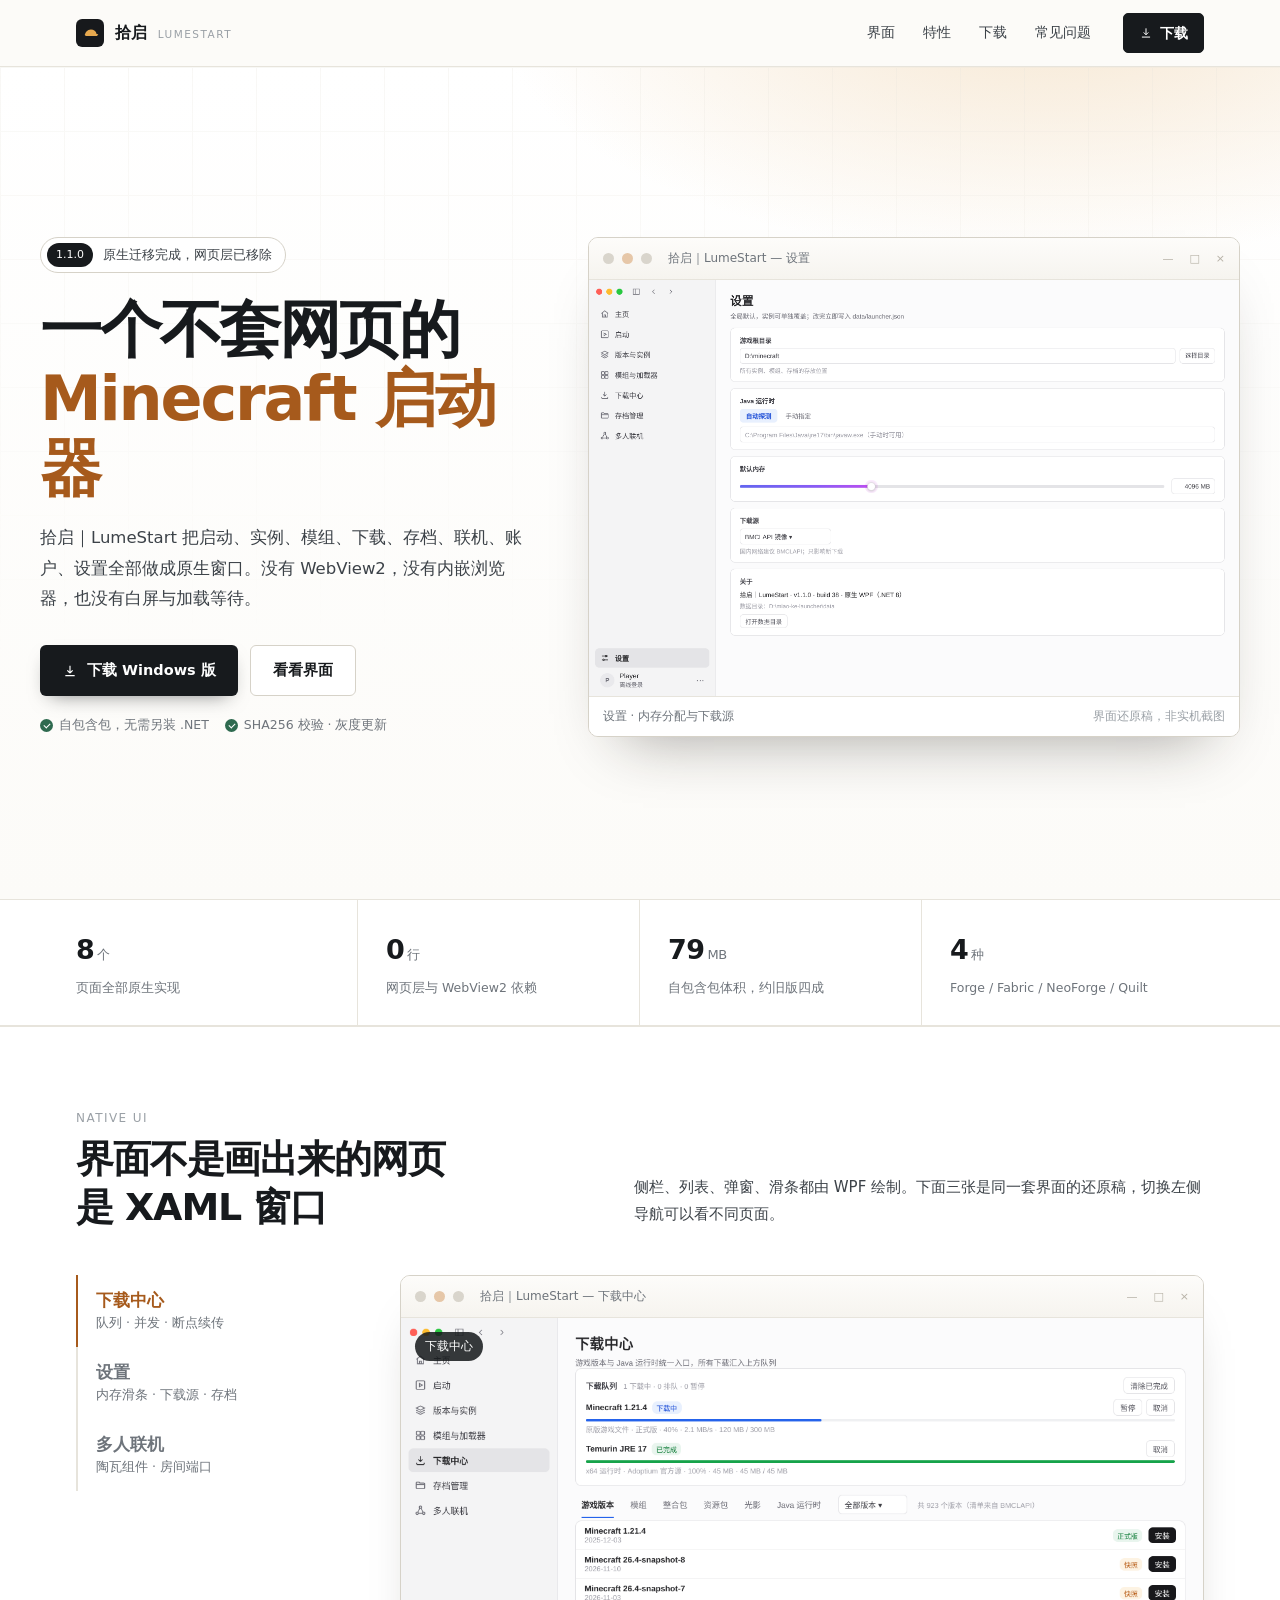
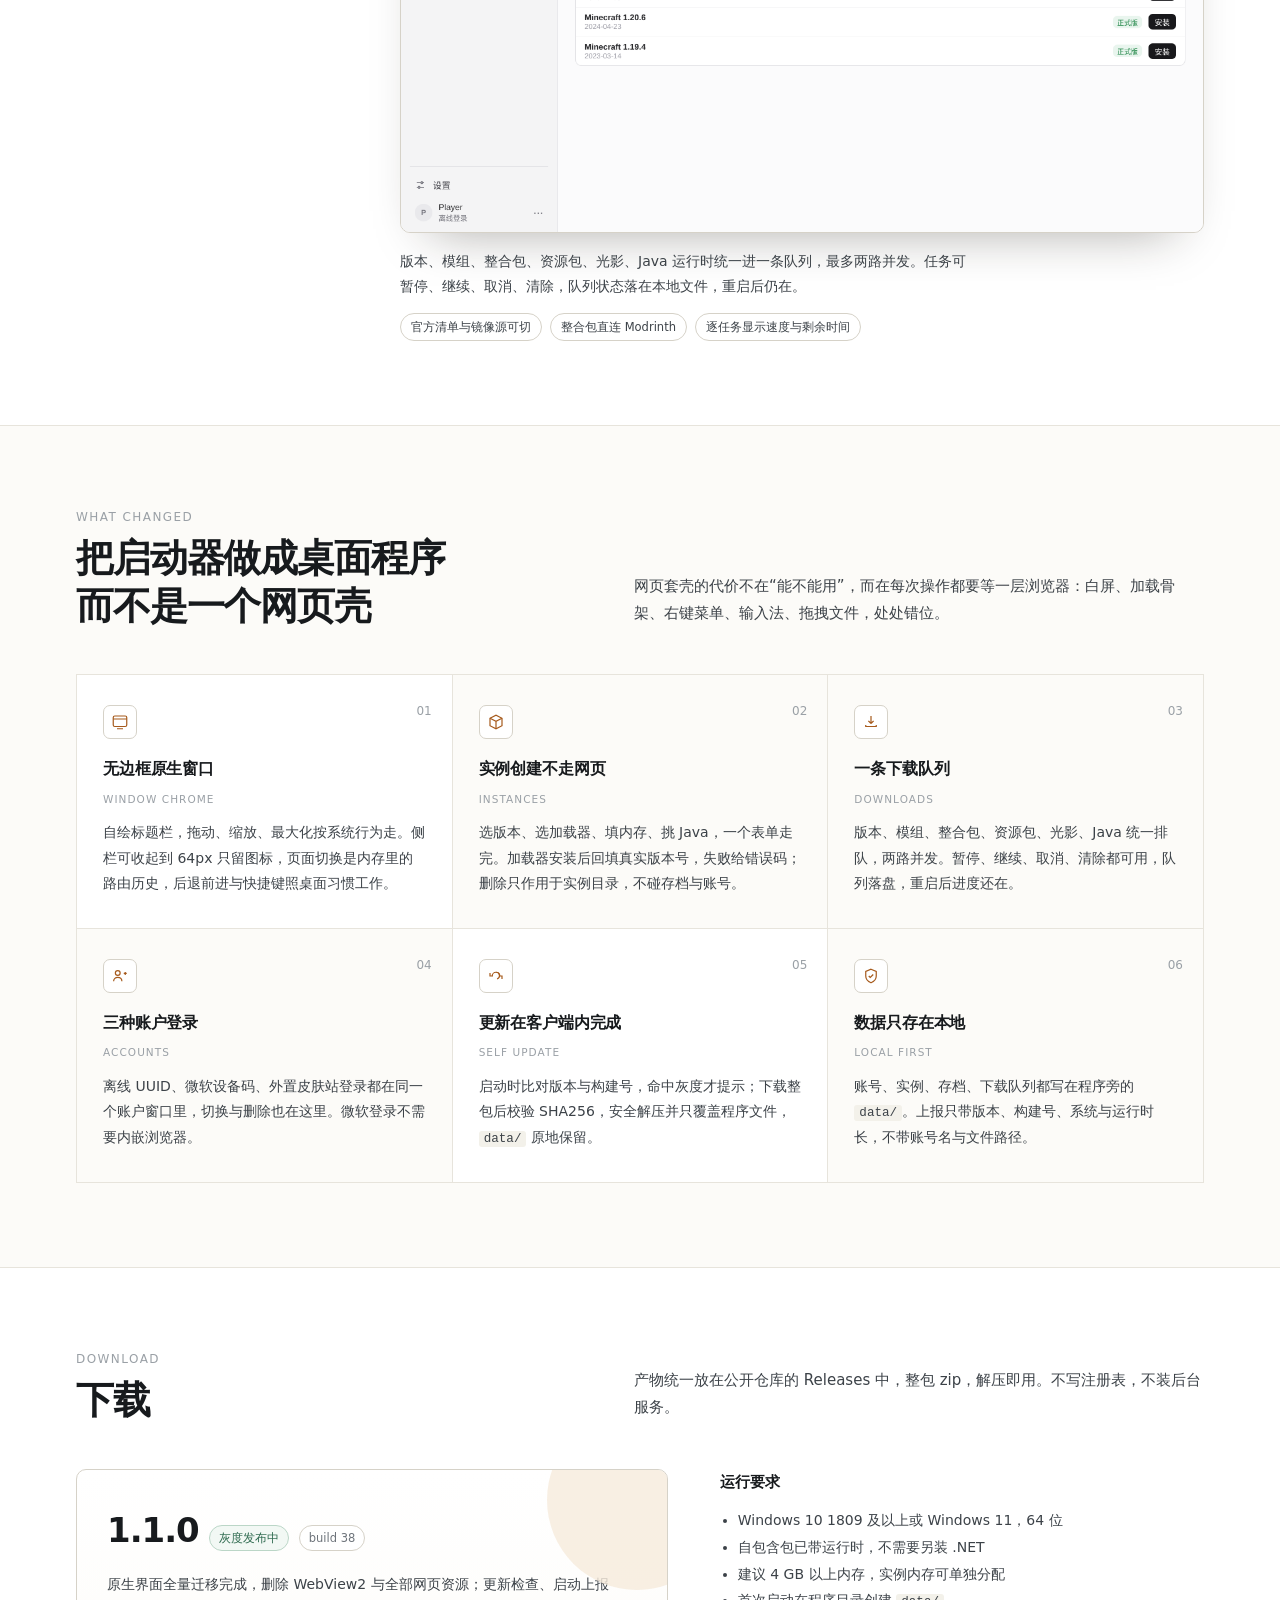
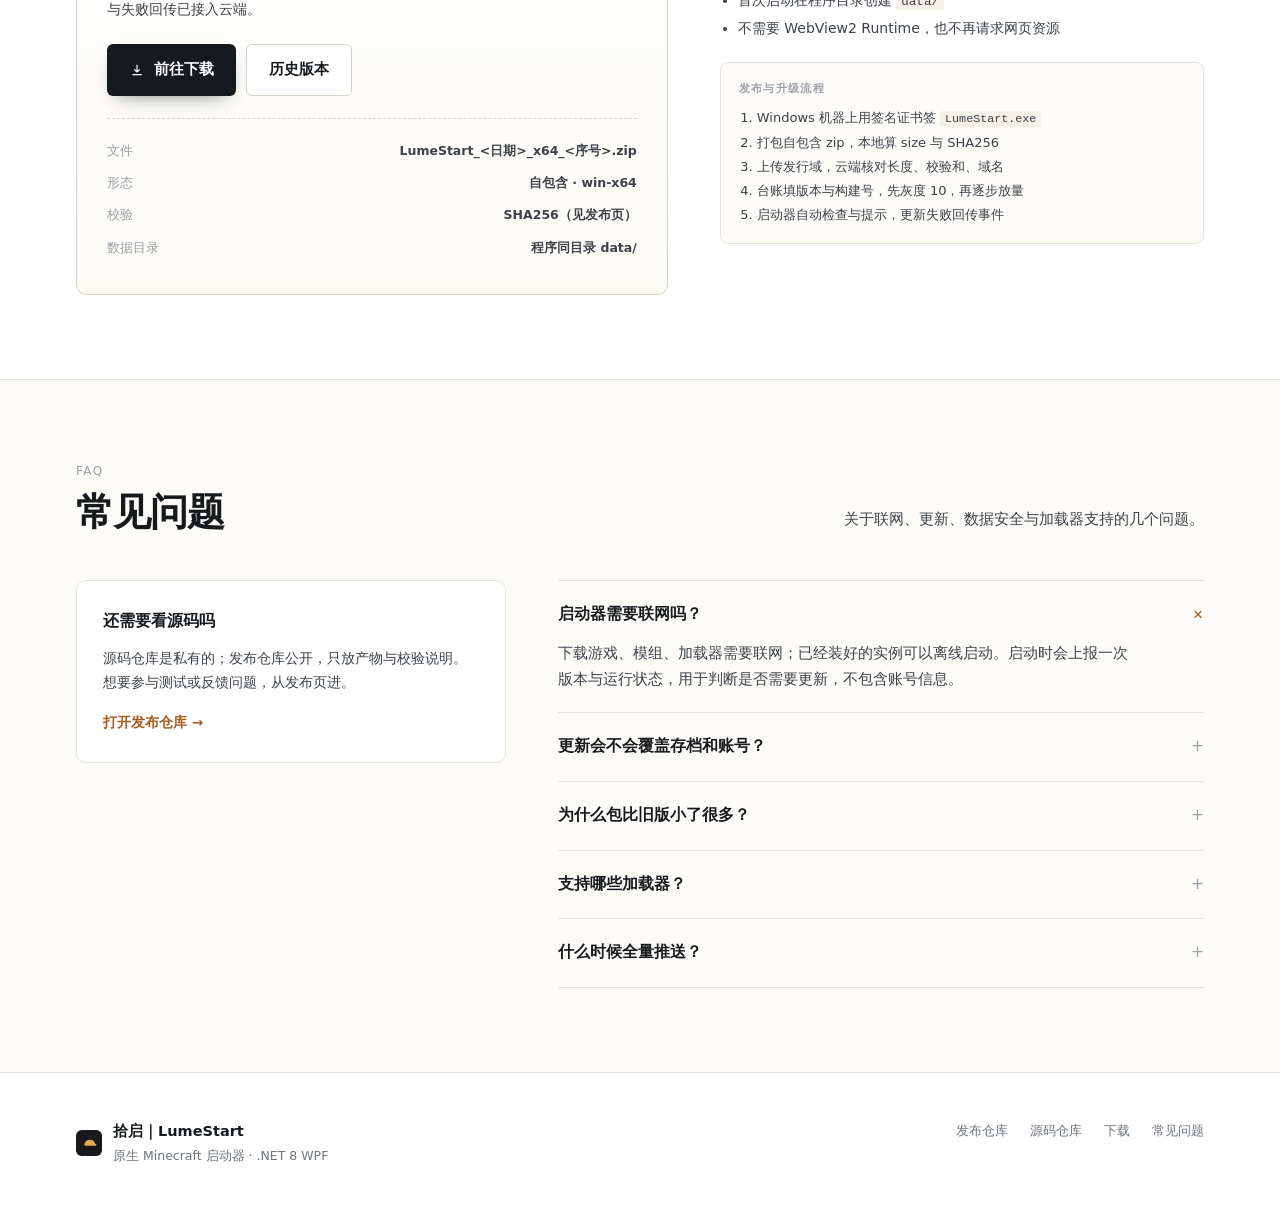
==== commit 943e8c0a: "design: 官网改版为产品级版式（窗口模型 / 界面巡览 / 六宫格特性）" ====
--- a/index.html
+++ b/index.html
@@ -5,138 +5,202 @@
 <meta name="viewport" content="width=device-width, initial-scale=1" />
 <title>拾启｜LumeStart · 原生 Minecraft 启动器</title>
 <meta name="description" content="拾启｜LumeStart 是基于 .NET 8 WPF 的原生 Minecraft 启动器：八个页面全部原生实现，不依赖 WebView2 与任何网页层，下载、实例、模组、联机、存档一站式管理。" />
-<link rel="stylesheet" href="https://miaoda.feishu.cn/fonts/css2?family=Noto+Sans+SC:wght@400;500;600;700&display=swap" />
-<link rel="icon" href="data:image/svg+xml,%3Csvg xmlns='http://www.w3.org/2000/svg' viewBox='0 0 64 64'%3E%3Crect width='64' height='64' rx='14' fill='%2316181C'/%3E%3Cpath d='M20 40c0-9 6-16 14-16 7 0 12 4 13 10l4 1-3 4H24c-2 0-4-2-4-5z' fill='%23E8B45A'/%3E%3C/svg%3E" />
+<link rel="stylesheet" href="https://miaoda.feishu.cn/fonts/css2?family=Noto+Sans+SC:wght@400;500;600;700;900&display=swap" />
+<link rel="icon" href="data:image/svg+xml,%3Csvg xmlns='http://www.w3.org/2000/svg' viewBox='0 0 64 64'%3E%3Crect width='64' height='64' rx='14' fill='%2317191C'/%3E%3Cpath d='M20 40c0-9 6-16 14-16 7 0 12 4 13 10l4 1-3 4H24c-2 0-4-2-4-5z' fill='%23E7A94F'/%3E%3C/svg%3E" />
 <style>
 :root{
-  --ink:#16181C;
-  --ink-soft:#4A4E55;
-  --ink-faint:#8A8F96;
-  --paper:#FFFFFF;
-  --paper-2:#FAFAF8;
-  --line:#E3E4E1;
-  --line-strong:#CFD1CC;
-  --accent:#A85B1E;
-  --accent-soft:#F4E7D7;
-  --ok:#2F6B4F;
-  --max:1180px;
+  --ink:#171A1D;
+  --ink-2:#3C4248;
+  --ink-3:#6E747B;
+  --ink-4:#9AA0A6;
+  --paper:#FCFBF8;
+  --card:#FFFFFF;
+  --line:#E7E4DC;
+  --line-2:#D6D2C8;
+  --brand:#A65A1C;
+  --brand-2:#C77A34;
+  --brand-wash:#F7ECDD;
+  --green:#2E6A4F;
+  --max:1200px;
 }
 *{box-sizing:border-box}
 html{scroll-behavior:smooth}
 body{
   margin:0;background:var(--paper);color:var(--ink);
   font-family:"Noto Sans SC","HarmonyOS Sans SC","PingFang SC","Microsoft YaHei",system-ui,sans-serif;
-  font-size:16px;line-height:1.75;
-  -webkit-font-smoothing:antialiased;
+  font-size:16px;line-height:1.78;-webkit-font-smoothing:antialiased;
 }
 img{max-width:100%;display:block}
 a{color:inherit;text-decoration:none}
-.wrap{max-width:var(--max);margin:0 auto;padding:0 32px}
+.wrap{max-width:var(--max);margin:0 auto;padding:0 36px}
 @media (max-width:640px){.wrap{padding:0 20px}}
-
-/* ---------- 顶栏 ---------- */
+code{font-family:"SFMono-Regular",Consolas,"Liberation Mono",monospace;font-size:.9em;background:#F3F1EA;padding:1px 5px;border-radius:3px}
+
 header{
-  position:sticky;top:0;z-index:20;background:rgba(255,255,255,.92);
-  backdrop-filter:saturate(140%) blur(8px);
+  position:sticky;top:0;z-index:30;
+  background:rgba(252,251,248,.86);
+  backdrop-filter:saturate(160%) blur(10px);
   border-bottom:1px solid var(--line);
 }
-.nav{display:flex;align-items:center;gap:28px;height:64px}
-.brand{display:flex;align-items:center;gap:10px;font-weight:600;letter-spacing:.01em}
-.brand svg{width:26px;height:26px}
-.brand span.tiny{font-size:12px;font-weight:400;color:var(--ink-faint);letter-spacing:.06em}
-.nav .links{display:flex;gap:24px;font-size:14px;color:var(--ink-soft);margin-left:auto}
-.nav .links a{position:relative;padding:4px 0}
-.nav .links a:hover{color:var(--ink)}
-.nav .cta{font-size:14px;border:1px solid var(--line-strong);padding:7px 16px;border-radius:6px;color:var(--ink)}
-.nav .cta:hover{border-color:var(--ink)}
-@media (max-width:860px){.nav .links{display:none}}
-
-/* ---------- Hero ---------- */
-.hero{padding:76px 0 64px;border-bottom:1px solid var(--line)}
-.hero-grid{display:grid;grid-template-columns:minmax(0,1fr) minmax(0,1.05fr);gap:56px;align-items:center}
-@media (max-width:980px){.hero-grid{grid-template-columns:1fr;gap:36px}}
-.eyebrow{font-size:13px;color:var(--accent);letter-spacing:.02em;margin:0 0 14px}
-h1{
-  margin:0;font-size:clamp(34px,4.6vw,56px);line-height:1.18;letter-spacing:-.02em;font-weight:600;
+.nav{display:flex;align-items:center;gap:32px;height:66px}
+.brand{display:flex;align-items:center;gap:11px;font-weight:700;letter-spacing:-.01em;font-size:16px}
+.brand svg{width:28px;height:28px;flex:none}
+.brand .en{font-size:10.5px;font-weight:500;letter-spacing:.14em;color:var(--ink-4);transform:translateY(1px)}
+.nav nav{display:flex;gap:28px;font-size:14px;color:var(--ink-2);margin-left:auto}
+.nav nav a{padding:5px 0;border-bottom:1px solid transparent}
+.nav nav a:hover{color:var(--ink);border-bottom-color:var(--brand)}
+.nav .dl{display:inline-flex;align-items:center;gap:7px;font-size:13.5px;font-weight:600;
+  border:1px solid var(--ink);border-radius:5px;padding:7px 15px;background:var(--ink);color:#fff}
+.nav .dl:hover{background:#000}
+.nav .dl svg{width:14px;height:14px}
+@media (max-width:900px){.nav nav{display:none}}
+
+.hero{position:relative;overflow:hidden;border-bottom:1px solid var(--line)}
+.hero-bg{
+  position:absolute;inset:0;pointer-events:none;
+  background:
+    radial-gradient(900px 420px at 82% -8%, #F6E7D2 0%, rgba(246,231,210,0) 62%),
+    linear-gradient(180deg,#FFFFFF 0%,#FCFBF8 100%);
 }
-h1 em{font-style:normal;color:var(--accent)}
-.lede{margin:22px 0 0;color:var(--ink-soft);font-size:16.5px;max-width:34em}
-.btnrow{display:flex;flex-wrap:wrap;gap:12px;margin-top:30px}
-.btn{
-  display:inline-flex;align-items:center;gap:9px;padding:11px 20px;border-radius:6px;
-  font-size:14.5px;font-weight:500;border:1px solid transparent;transition:.16s ease;
+.hero-bg::after{
+  content:"";position:absolute;inset:0;
+  background-image:linear-gradient(var(--line) 1px,transparent 1px),linear-gradient(90deg,var(--line) 1px,transparent 1px);
+  background-size:64px 64px;opacity:.3;
+  mask-image:linear-gradient(180deg,rgba(0,0,0,.9),transparent 72%);
+  -webkit-mask-image:linear-gradient(180deg,rgba(0,0,0,.9),transparent 72%);
 }
-.btn.primary{background:var(--ink);color:#fff}
-.btn.primary:hover{background:#000;transform:translateY(-1px)}
-.btn.ghost{border-color:var(--line-strong);color:var(--ink)}
-.btn.ghost:hover{border-color:var(--ink)}
+.hero-in{position:relative;display:grid;grid-template-columns:minmax(0,.86fr) minmax(0,1.14fr);gap:56px;align-items:center;padding:86px 0 78px}
+@media (max-width:1000px){.hero-in{grid-template-columns:1fr;gap:44px;padding:56px 0 46px}}
+
+.kicker{display:inline-flex;align-items:center;gap:10px;font-size:12.5px;color:var(--ink-2);
+  border:1px solid var(--line-2);background:#fff;border-radius:999px;padding:5px 13px 5px 6px}
+.kicker .tag{background:var(--ink);color:#fff;border-radius:999px;padding:2px 9px;font-size:11px}
+h1{margin:22px 0 0;font-size:clamp(38px,5vw,62px);line-height:1.12;letter-spacing:-.035em;font-weight:900}
+h1 .accent{display:block;color:var(--brand)}
+.lede{margin:20px 0 0;color:var(--ink-2);font-size:16.5px;line-height:1.85;max-width:31em}
+.cta-row{display:flex;flex-wrap:wrap;gap:12px;margin-top:30px}
+.btn{display:inline-flex;align-items:center;gap:9px;padding:12px 22px;border-radius:6px;font-size:14.5px;font-weight:600;transition:.16s ease}
+.btn.dark{background:var(--ink);color:#fff;box-shadow:0 8px 20px -10px rgba(23,26,29,.6)}
+.btn.dark:hover{background:#000;transform:translateY(-1px)}
+.btn.line{border:1px solid var(--line-2);background:#fff;color:var(--ink)}
+.btn.line:hover{border-color:var(--ink)}
 .btn svg{width:16px;height:16px}
-.meta{margin-top:16px;font-size:12.5px;color:var(--ink-faint);display:flex;gap:18px;flex-wrap:wrap}
-.hero-shot{border:1px solid var(--line);border-radius:8px;overflow:hidden;background:var(--paper-2)}
-.hero-shot img{width:100%;height:auto}
-.shot-cap{font-size:12px;color:var(--ink-faint);padding:10px 14px;border-top:1px solid var(--line);background:#fff}
-
-/* ---------- 数据条 ---------- */
-.stats{border-bottom:1px solid var(--line)}
-.stats-in{display:grid;grid-template-columns:repeat(4,1fr);divide:1px}
-.stat{padding:26px 0;border-right:1px solid var(--line)}
-.stat:first-child{padding-left:0}
-.stat:last-child{border-right:0}
-.stat b{display:block;font-size:26px;font-weight:600;letter-spacing:-.01em}
-.stat small{display:block;margin-top:4px;font-size:12.5px;color:var(--ink-faint)}
-@media (max-width:760px){.stats-in{grid-template-columns:repeat(2,1fr)}.stat{border-bottom:1px solid var(--line)}}
-
-/* ---------- 章节 ---------- */
-section{padding:76px 0}
-.sec-head{display:grid;grid-template-columns:minmax(0,.9fr) minmax(0,1.4fr);gap:40px;align-items:end;margin-bottom:44px}
-@media (max-width:860px){.sec-head{grid-template-columns:1fr;gap:14px}}
-h2{margin:0;font-size:clamp(24px,2.6vw,32px);line-height:1.3;font-weight:600;letter-spacing:-.01em}
-.sec-head p{margin:0;color:var(--ink-soft);font-size:15px}
-
-.feature{display:grid;grid-template-columns:220px minmax(0,1fr);gap:36px;padding:30px 0;border-top:1px solid var(--line)}
-.feature:last-child{border-bottom:1px solid var(--line)}
-.feature h3{margin:0;font-size:17px;font-weight:600}
-.feature .tagline{font-size:12.5px;color:var(--ink-faint);margin-top:6px}
-.feature p{margin:0;color:var(--ink-soft);font-size:14.8px;max-width:62ch}
-.feature ul{margin:12px 0 0;padding-left:18px;color:var(--ink-soft);font-size:14.5px}
-.feature ul li{margin:4px 0}
-@media (max-width:760px){.feature{grid-template-columns:1fr;gap:10px;padding:24px 0}}
-
-/* ---------- 截图 ---------- */
-.gallery{display:grid;grid-template-columns:1fr 1fr;gap:20px}
-.gallery figure{margin:0;border:1px solid var(--line);border-radius:8px;overflow:hidden;background:var(--paper-2)}
-.gallery figcaption{font-size:12px;color:var(--ink-faint);padding:10px 14px;background:#fff;border-top:1px solid var(--line)}
-@media (max-width:760px){.gallery{grid-template-columns:1fr}}
-
-/* ---------- 下载 ---------- */
-.download{background:var(--paper-2);border-top:1px solid var(--line);border-bottom:1px solid var(--line)}
-.dl-grid{display:grid;grid-template-columns:minmax(0,1.25fr) minmax(0,1fr);gap:48px;align-items:start}
-@media (max-width:900px){.dl-grid{grid-template-columns:1fr}}
-.dl-card{background:#fff;border:1px solid var(--line);border-radius:8px;padding:26px}
-.dl-card .ver{display:flex;align-items:baseline;gap:10px}
-.dl-card .ver b{font-size:22px;font-weight:600}
-.badge{font-size:11.5px;padding:2px 8px;border:1px solid var(--line-strong);border-radius:999px;color:var(--ink-soft)}
-.badge.live{border-color:#BFD8C9;background:#F1F7F3;color:var(--ok)}
-.dl-note{font-size:13px;color:var(--ink-soft);margin-top:10px}
-.dl-actions{margin-top:20px;display:flex;gap:10px;flex-wrap:wrap}
-.filelist{margin-top:22px;border-top:1px solid var(--line);padding-top:16px;font-size:13px;color:var(--ink-soft)}
-.filelist div{display:flex;justify-content:space-between;padding:6px 0}
-.filelist span{color:var(--ink-faint)}
-.req h3{margin:0 0 10px;font-size:15px;font-weight:600}
-.req p{margin:0;font-size:14px;color:var(--ink-soft)}
-.req ul{margin:14px 0 0;padding-left:18px;font-size:14px;color:var(--ink-soft)}
-
-/* ---------- FAQ ---------- */
-.faq{max-width:780px}
-.faq details{border-bottom:1px solid var(--line);padding:18px 0}
-.faq summary{cursor:pointer;font-size:15.5px;font-weight:500;list-style:none;display:flex;justify-content:space-between;gap:18px}
-.faq summary::-webkit-details-marker{display:none}
-.faq summary .plus{color:var(--ink-faint);font-weight:400}
-.faq details[open] summary .plus{color:var(--accent)}
-.faq p{margin:10px 0 0;font-size:14.5px;color:var(--ink-soft);max-width:64ch}
-
-footer{border-top:1px solid var(--line);padding:44px 0 54px;font-size:13px;color:var(--ink-faint)}
-.foot{display:flex;flex-wrap:wrap;gap:24px;justify-content:space-between;align-items:flex-start}
+.note-row{margin-top:18px;display:flex;flex-wrap:wrap;gap:16px;font-size:12.5px;color:var(--ink-3)}
+.note-row span{display:inline-flex;align-items:center;gap:6px}
+.dot-ok{width:13px;height:13px;border-radius:50%;background:var(--green);position:relative;flex:none}
+.dot-ok::after{content:"";position:absolute;left:4px;top:3.5px;width:5px;height:3px;border-left:1.5px solid #fff;border-bottom:1.5px solid #fff;transform:rotate(-45deg)}
+
+.window{position:relative}
+.window::before{content:"";position:absolute;left:22px;right:22px;top:18px;bottom:-18px;background:var(--brand-wash);border-radius:14px;z-index:-1}
+.frame{background:#fff;border:1px solid var(--line-2);border-radius:10px;overflow:hidden;
+  box-shadow:0 32px 60px -34px rgba(30,26,18,.42),0 2px 0 #fff inset}
+.titlebar{height:42px;display:flex;align-items:center;gap:8px;padding:0 14px;
+  background:linear-gradient(180deg,#FDFCFA,#F6F4EF);border-bottom:1px solid var(--line)}
+.titlebar .lamp{width:11px;height:11px;border-radius:50%;background:#D9D5CC}
+.titlebar .lamp:nth-child(2){background:#E6C7A8}
+.titlebar .name{margin-left:8px;font-size:12px;color:var(--ink-3)}
+.titlebar .win{margin-left:auto;display:flex;gap:16px;color:#B6B1A6;font-size:11px}
+.frame img{width:100%;height:auto}
+.frame .caption{font-size:11.5px;color:var(--ink-3);padding:9px 14px;border-top:1px solid var(--line);background:#fff;display:flex;justify-content:space-between;gap:12px}
+.frame .caption em{font-style:normal;color:var(--ink-4)}
+
+.strip{border-bottom:1px solid var(--line);background:#fff}
+.strip-in{display:grid;grid-template-columns:repeat(4,1fr)}
+.cell{padding:26px 28px;border-right:1px solid var(--line)}
+.cell:first-child{padding-left:0}
+.cell:last-child{border-right:0;padding-right:0}
+.cell b{display:block;font-size:27px;font-weight:700;letter-spacing:-.02em}
+.cell b i{font-style:normal;font-size:13px;font-weight:500;color:var(--ink-3);margin-left:3px}
+.cell small{display:block;margin-top:3px;font-size:12.5px;color:var(--ink-3)}
+@media (max-width:780px){.strip-in{grid-template-columns:1fr 1fr}.cell{padding:20px;border-bottom:1px solid var(--line)}
+ .cell:nth-child(2){border-right:0}.cell:nth-child(odd){padding-left:0}}
+
+section{padding:84px 0}
+.head{display:flex;flex-wrap:wrap;align-items:flex-end;gap:24px;margin-bottom:44px}
+.head h2{margin:0;font-size:clamp(26px,3vw,38px);line-height:1.25;letter-spacing:-.03em;font-weight:800;max-width:16em}
+.head h2 span{color:var(--ink-4);font-weight:500;display:block;font-size:12px;letter-spacing:.12em;text-transform:uppercase;margin-bottom:10px}
+.head p{margin:0 0 4px;color:var(--ink-2);font-size:15px;max-width:38em;margin-left:auto}
+@media (max-width:860px){.head p{margin-left:0}}
+
+.tour{background:#fff;border-top:1px solid var(--line);border-bottom:1px solid var(--line)}
+.tour-in{display:grid;grid-template-columns:280px minmax(0,1fr);gap:44px;align-items:start}
+@media (max-width:900px){.tour-in{grid-template-columns:1fr;gap:26px}}
+.tabs{display:flex;flex-direction:column;border-left:2px solid var(--line)}
+.tab{text-align:left;background:none;border:0;border-left:2px solid transparent;margin-left:-2px;
+  padding:15px 0 15px 18px;cursor:pointer;font-family:inherit}
+.tab b{display:block;font-size:16.5px;font-weight:600;color:var(--ink-3)}
+.tab span{display:block;font-size:12.5px;margin-top:3px;color:var(--ink-3)}
+.tab[aria-selected="true"]{border-left-color:var(--brand)}
+.tab[aria-selected="true"] b{color:var(--brand)}
+.tab:hover b{color:var(--ink)}
+@media (max-width:900px){.tabs{flex-direction:row;overflow-x:auto;border-left:0;border-bottom:2px solid var(--line);gap:4px}
+ .tab{border-left:0;border-bottom:2px solid transparent;margin:0 0 -2px;padding:10px 14px 12px;white-space:nowrap}
+ .tab[aria-selected="true"]{border-bottom-color:var(--brand)}}
+
+.showcase{position:relative}
+.showcase .frame{box-shadow:0 26px 50px -30px rgba(30,26,18,.4)}
+.shot{position:relative;background:#F5F3EE}
+.shot img{width:100%;transition:opacity .22s ease}
+.shot .pill{position:absolute;left:14px;top:14px;background:rgba(23,26,29,.86);color:#fff;
+  font-size:11.5px;padding:4px 10px;border-radius:999px}
+.tour-copy{margin-top:16px;font-size:14px;color:var(--ink-2);max-width:64ch}
+.tour-meta{margin-top:12px;display:flex;flex-wrap:wrap;gap:8px}
+.chip{font-size:11.5px;color:var(--ink-2);border:1px solid var(--line-2);border-radius:999px;padding:3px 10px;background:#fff}
+
+.features{display:grid;grid-template-columns:repeat(3,1fr);gap:1px;background:var(--line);border:1px solid var(--line)}
+.feat{background:var(--paper);padding:30px 26px 32px;position:relative}
+.feat:nth-child(4n+1){background:#fff}
+.feat .ico{width:34px;height:34px;border:1px solid var(--line-2);border-radius:7px;display:grid;place-items:center;background:#fff;color:var(--brand)}
+.feat .ico svg{width:18px;height:18px}
+.feat h3{margin:16px 0 6px;font-size:16px;font-weight:700;letter-spacing:-.01em}
+.feat .en{font-size:10.5px;letter-spacing:.1em;color:var(--ink-4);text-transform:uppercase}
+.feat p{margin:12px 0 0;font-size:14px;line-height:1.8;color:var(--ink-2)}
+.feat .num{position:absolute;right:20px;top:26px;font-size:12px;color:var(--ink-4);font-variant-numeric:tabular-nums}
+@media (max-width:900px){.features{grid-template-columns:1fr 1fr}}
+@media (max-width:600px){.features{grid-template-columns:1fr}}
+
+.download{background:#fff;border-top:1px solid var(--line);border-bottom:1px solid var(--line)}
+.dl-grid{display:grid;grid-template-columns:minmax(0,1.1fr) minmax(0,.9fr);gap:52px;align-items:start}
+@media (max-width:900px){.dl-grid{grid-template-columns:1fr;gap:32px}}
+.plate{border:1px solid var(--line-2);border-radius:10px;background:linear-gradient(180deg,#fff,#FCFAF5);
+  padding:30px;position:relative;overflow:hidden}
+.plate::after{content:"";position:absolute;right:-60px;top:-60px;width:180px;height:180px;border-radius:50%;background:var(--brand-wash);opacity:.8}
+.plate .row{display:flex;align-items:baseline;gap:10px;position:relative}
+.plate .v{font-size:34px;font-weight:800;letter-spacing:-.03em;font-variant-numeric:tabular-nums}
+.plate .badge{font-size:11.5px;border:1px solid #BBD6C7;background:#F2F8F4;color:var(--green);border-radius:999px;padding:2px 9px}
+.plate .badge.gray{border-color:var(--line-2);background:#fff;color:var(--ink-3)}
+.plate .desc{margin:12px 0 0;font-size:14px;color:var(--ink-2);max-width:36em;position:relative}
+.plate .acts{margin-top:22px;display:flex;gap:10px;flex-wrap:wrap;position:relative}
+.spec{margin-top:22px;padding-top:16px;border-top:1px dashed var(--line-2);font-size:12.5px;position:relative}
+.spec div{display:flex;justify-content:space-between;gap:16px;padding:5px 0;color:var(--ink-2)}
+.spec div span{color:var(--ink-4)}
+.release h3{margin:0 0 12px;font-size:15px;font-weight:700}
+.release ul{margin:0;padding-left:18px;color:var(--ink-2);font-size:14px;line-height:1.9}
+.release .flow{margin-top:20px;border:1px solid var(--line);border-radius:8px;padding:16px 18px;background:var(--paper)}
+.release .flow b{display:block;font-size:11px;color:var(--ink-4);letter-spacing:.12em;text-transform:uppercase;margin-bottom:8px}
+.release .flow ol{margin:0;padding-left:18px;font-size:13px;color:var(--ink-2);line-height:1.85}
+
+.faq-grid{display:grid;grid-template-columns:minmax(0,.8fr) minmax(0,1.2fr);gap:52px;align-items:start}
+@media (max-width:900px){.faq-grid{grid-template-columns:1fr;gap:24px}}
+.faq-list details{border-top:1px solid var(--line);padding:20px 0}
+.faq-list details:last-child{border-bottom:1px solid var(--line)}
+.faq-list summary{cursor:pointer;list-style:none;display:flex;justify-content:space-between;gap:20px;font-size:15.5px;font-weight:600}
+.faq-list summary::-webkit-details-marker{display:none}
+.faq-list summary i{font-style:normal;color:var(--ink-4);font-weight:400;transition:.16s}
+.faq-list details[open] summary i{color:var(--brand);transform:rotate(45deg)}
+.faq-list p{margin:12px 0 0;font-size:14.5px;color:var(--ink-2);max-width:62ch}
+.faq-side{border:1px solid var(--line);border-radius:10px;padding:26px;background:#fff}
+.faq-side h3{margin:0;font-size:16px;font-weight:700}
+.faq-side p{margin:10px 0 0;font-size:13.5px;color:var(--ink-2)}
+.faq-side a{display:inline-flex;align-items:center;gap:6px;margin-top:16px;font-size:13.5px;color:var(--brand);font-weight:600}
+.faq-side a:hover{text-decoration:underline}
+
+footer{border-top:1px solid var(--line);padding:46px 0 56px;font-size:13px;color:var(--ink-3);background:#fff}
+.foot{display:flex;flex-wrap:wrap;gap:22px;justify-content:space-between;align-items:flex-start}
+.foot .who{display:flex;align-items:center;gap:11px}
+.foot .who svg{width:26px;height:26px}
+.foot .who b{display:block;color:var(--ink);font-size:14.5px}
+.foot .who small{display:block;font-size:12.5px}
 .foot .links{display:flex;gap:22px;flex-wrap:wrap}
 .foot a:hover{color:var(--ink)}
 </style>
@@ -146,210 +210,240 @@
 <header>
   <div class="wrap nav">
     <a class="brand" href="#top" aria-label="拾启 LumeStart 首页">
-      <svg viewBox="0 0 64 64" aria-hidden="true"><rect width="64" height="64" rx="14" fill="#16181C"/><path d="M20 40c0-9 6-16 14-16 7 0 12 4 13 10l4 1-3 4H24c-2 0-4-2-4-5z" fill="#E8B45A"/></svg>
-      <span>拾启</span><span class="tiny">LUMESTART</span>
+      <svg viewBox="0 0 64 64" aria-hidden="true"><rect width="64" height="64" rx="14" fill="#17191C"/><path d="M20 40c0-9 6-16 14-16 7 0 12 4 13 10l4 1-3 4H24c-2 0-4-2-4-5z" fill="#E7A94F"/></svg>
+      <span>拾启</span><span class="en">LUMESTART</span>
     </a>
-    <nav class="links" aria-label="主导航">
+    <nav aria-label="主导航">
+      <a href="#tour">界面</a>
       <a href="#features">特性</a>
-      <a href="#native">原生界面</a>
       <a href="#download">下载</a>
       <a href="#faq">常见问题</a>
     </nav>
-    <a class="cta" href="https://github.com/MaoKeDei/launcher_v1/releases" target="_blank" rel="noopener">GitHub Releases</a>
+    <a class="dl" href="#download">
+      <svg viewBox="0 0 24 24" fill="none" stroke="currentColor" stroke-width="1.7"><path d="M12 4v11m0 0l-4-4m4 4l4-4M5 19h14"/></svg>
+      下载
+    </a>
   </div>
 </header>
 
 <main id="top">
 
-<!-- ===== Hero ===== -->
 <section class="hero">
-  <div class="wrap hero-grid">
+  <div class="hero-bg" aria-hidden="true"></div>
+  <div class="wrap hero-in">
     <div>
-      <p class="eyebrow">.NET 8 · WPF · Windows 10 / 11 · x64</p>
-      <h1>一个<em>不套网页</em>的<br>Minecraft 启动器</h1>
-      <p class="lede">拾启｜LumeStart 把启动、实例、模组、下载、存档、联机、账户、设置全部做成原生窗口。没有 WebView2，没有内嵌浏览器，也就没有白屏、没有加载等待、没有网页层里才能做的操作。</p>
-      <div class="btnrow">
-        <a class="btn primary" href="#download">
-          <svg viewBox="0 0 24 24" fill="none" stroke="currentColor" stroke-width="1.6"><path d="M12 4v11m0 0l-4-4m4 4l4-4M5 19h14"/></svg>
-          下载启动器
+      <div class="kicker"><span class="tag">1.1.0</span> 原生迁移完成，网页层已移除</div>
+      <h1>一个不套网页的<span class="accent">Minecraft 启动器</span></h1>
+      <p class="lede">拾启｜LumeStart 把启动、实例、模组、下载、存档、联机、账户、设置全部做成原生窗口。没有 WebView2，没有内嵌浏览器，也没有白屏与加载等待。</p>
+      <div class="cta-row">
+        <a class="btn dark" href="#download">
+          <svg viewBox="0 0 24 24" fill="none" stroke="currentColor" stroke-width="1.7"><path d="M12 4v11m0 0l-4-4m4 4l4-4M5 19h14"/></svg>
+          下载 Windows 版
         </a>
-        <a class="btn ghost" href="https://github.com/MaoKeDei/launcher_v1" target="_blank" rel="noopener">发布仓库</a>
-      </div>
-      <div class="meta">
-        <span>自包含包 · 无需另装 .NET 运行时</span>
-        <span>SHA256 校验 · 灰度更新</span>
-      </div>
-    </div>
-    <figure class="hero-shot" style="margin:0">
-      <img src="assets/ui-settings.png" alt="拾启｜LumeStart 设置页：左侧原生侧栏、内存渐变滑条与下载源" />
-      <figcaption class="shot-cap">设置页 · 原生侧栏与内存渐变滑条（界面预览稿）</figcaption>
-    </figure>
+        <a class="btn line" href="#tour">看看界面</a>
+      </div>
+      <div class="note-row">
+        <span><i class="dot-ok"></i>自包含包，无需另装 .NET</span>
+        <span><i class="dot-ok"></i>SHA256 校验 · 灰度更新</span>
+      </div>
+    </div>
+
+    <div class="window">
+      <div class="frame">
+        <div class="titlebar">
+          <span class="lamp"></span><span class="lamp"></span><span class="lamp"></span>
+          <span class="name">拾启｜LumeStart — 设置</span>
+          <span class="win"><span>—</span><span>□</span><span>×</span></span>
+        </div>
+        <img src="assets/ui-settings.png" alt="拾启｜LumeStart 设置页：原生侧栏、内存渐变滑条与下载源" />
+        <div class="caption"><span>设置 · 内存分配与下载源</span><em>界面还原稿，非实机截图</em></div>
+      </div>
+    </div>
   </div>
 </section>
 
-<!-- ===== 数据条 ===== -->
-<div class="stats">
-  <div class="wrap stats-in">
-    <div class="stat"><b>8</b><small>页面全部原生实现</small></div>
-    <div class="stat"><b>0</b><small>网页层与 WebView2 依赖</small></div>
-    <div class="stat"><b>约 79 MB</b><small>自包含安装包大小</small></div>
-    <div class="stat"><b>3</b><small>更新下载源白名单</small></div>
+<div class="strip">
+  <div class="wrap strip-in">
+    <div class="cell"><b>8<i>个</i></b><small>页面全部原生实现</small></div>
+    <div class="cell"><b>0<i>行</i></b><small>网页层与 WebView2 依赖</small></div>
+    <div class="cell"><b>79<i>MB</i></b><small>自包含包体积，约旧版四成</small></div>
+    <div class="cell"><b>4<i>种</i></b><small>Forge / Fabric / NeoForge / Quilt</small></div>
   </div>
 </div>
 
-<!-- ===== 特性 ===== -->
+<section class="tour" id="tour">
+  <div class="wrap">
+    <div class="head">
+      <h2><span>Native UI</span>界面不是画出来的网页<br>是 XAML 窗口</h2>
+      <p>侧栏、列表、弹窗、滑条都由 WPF 绘制。下面三张是同一套界面的还原稿，切换左侧导航可以看不同页面。</p>
+    </div>
+
+    <div class="tour-in">
+      <div class="tabs" role="tablist" aria-label="界面页面">
+        <button class="tab" role="tab" aria-selected="true" data-i="0"><b>下载中心</b><span>队列 · 并发 · 断点续传</span></button>
+        <button class="tab" role="tab" aria-selected="false" data-i="1"><b>设置</b><span>内存滑条 · 下载源 · 存档</span></button>
+        <button class="tab" role="tab" aria-selected="false" data-i="2"><b>多人联机</b><span>陶瓦组件 · 房间端口</span></button>
+      </div>
+
+      <div class="showcase">
+        <div class="frame">
+          <div class="titlebar">
+            <span class="lamp"></span><span class="lamp"></span><span class="lamp"></span>
+            <span class="name" id="winname">拾启｜LumeStart — 下载中心</span>
+            <span class="win"><span>—</span><span>□</span><span>×</span></span>
+          </div>
+          <div class="shot">
+            <span class="pill" id="shotpill">下载中心</span>
+            <img id="shot" src="assets/ui-download.png" alt="下载中心：下载队列与官方版本清单" />
+          </div>
+        </div>
+        <p class="tour-copy" id="tourcopy">版本、模组、整合包、资源包、光影、Java 运行时统一进一条队列，最多两路并发。任务可暂停、继续、取消、清除，队列状态落在本地文件，重启后仍在。</p>
+        <div class="tour-meta" id="tourmeta">
+          <span class="chip">官方清单与镜像源可切</span>
+          <span class="chip">整合包直连 Modrinth</span>
+          <span class="chip">逐任务显示速度与剩余时间</span>
+        </div>
+      </div>
+    </div>
+  </div>
+</section>
+
 <section id="features">
   <div class="wrap">
-    <div class="sec-head">
-      <h2>把启动器做成桌面程序，<br>而不是一个网页壳</h2>
-      <p>网页套壳的代价不在"能不能用"，而在每次操作都要等一层浏览器：白屏、加载骨架、右键菜单、输入法、拖拽文件、系统托盘，处处错位。原生之后，这些都由 Windows 自己处理。</p>
-    </div>
-
-    <div class="feature">
-      <div>
-        <h3>原生界面</h3>
-        <div class="tagline">WPF · XAML</div>
-      </div>
-      <div>
-        <p>窗口、侧栏、列表、弹窗全部由 XAML 绘制。侧栏可收起到 64px 只留图标，页面切换是内存里的路由历史，后退/前进与窗口快捷键都按桌面习惯工作。</p>
-        <ul>
-          <li>无边框窗口 + 自绘标题栏，拖动、缩放、最大化符合系统行为</li>
-          <li>字体与图标随包分发，离线也不回退成宋体</li>
-          <li>设置页内存滑条为六色渐变轨道，拖动即时生效</li>
-        </ul>
-      </div>
-    </div>
-
-    <div class="feature">
-      <div>
-        <h3>实例与版本</h3>
-        <div class="tagline">Forge · Fabric · NeoForge · Quilt</div>
-      </div>
-      <div>
-        <p>新建实例不再跳转网页：选版本、选加载器、填内存、挑 Java，一次表单走完。实例列表支持启动、重命名、复制、删除，删除只作用于实例目录，不碰存档与账号。</p>
-        <ul>
-          <li>加载器安装回填真实版本号，失败有错误码可查</li>
-          <li>启动直读本地 JSON，不再靠界面假进度条</li>
-          <li>游戏退出后按钮自动回弹，可连续启动</li>
-        </ul>
-      </div>
-    </div>
-
-    <div class="feature">
-      <div>
-        <h3>下载中心</h3>
-        <div class="tagline">队列 · 并发 · 断点</div>
-      </div>
-      <div>
-        <p>版本、模组、整合包、资源包、光影、Java 运行时统一进一条队列，最多两路并发。任务可暂停、继续、取消、清除，队列状态落在本地文件，重启后仍在。</p>
-        <ul>
-          <li>官方清单与镜像源可切，国内网络不必硬扛</li>
-          <li>整合包与资源包直连 Modrinth，不必手动找链接</li>
-          <li>进度、速度、剩余时间逐任务显示</li>
-        </ul>
-      </div>
-    </div>
-
-    <div class="feature">
-      <div>
-        <h3>账户与联机</h3>
-        <div class="tagline">离线 · 微软 · 外置登录</div>
-      </div>
-      <div>
-        <p>账户窗口支持离线 UUID、微软设备码登录、外置皮肤站登录三种方式，切换与删除都在同一个列表里完成。联机页负责陶瓦联机组件下载、房间创建与端口探测。</p>
-        <ul>
-          <li>微软登录走设备码，不需要内嵌浏览器</li>
-          <li>离线 UUID 按 <code>OfflinePlayer:名称</code> 规则生成</li>
-          <li>端口被占用时有明确提示，不静默失败</li>
-        </ul>
+    <div class="head">
+      <h2><span>What changed</span>把启动器做成桌面程序<br>而不是一个网页壳</h2>
+      <p>网页套壳的代价不在“能不能用”，而在每次操作都要等一层浏览器：白屏、加载骨架、右键菜单、输入法、拖拽文件，处处错位。</p>
+    </div>
+
+    <div class="features">
+      <div class="feat">
+        <div class="ico"><svg viewBox="0 0 24 24" fill="none" stroke="currentColor" stroke-width="1.6"><rect x="3" y="4" width="18" height="14" rx="2"/><path d="M3 8h18M8 21h8"/></svg></div>
+        <span class="num">01</span>
+        <h3>无边框原生窗口</h3><div class="en">Window chrome</div>
+        <p>自绘标题栏，拖动、缩放、最大化按系统行为走。侧栏可收起到 64px 只留图标，页面切换是内存里的路由历史，后退前进与快捷键照桌面习惯工作。</p>
+      </div>
+      <div class="feat">
+        <div class="ico"><svg viewBox="0 0 24 24" fill="none" stroke="currentColor" stroke-width="1.6"><path d="M4 7l8-4 8 4v10l-8 4-8-4z"/><path d="M4 7l8 4 8-4M12 11v10"/></svg></div>
+        <span class="num">02</span>
+        <h3>实例创建不走网页</h3><div class="en">Instances</div>
+        <p>选版本、选加载器、填内存、挑 Java，一个表单走完。加载器安装后回填真实版本号，失败给错误码；删除只作用于实例目录，不碰存档与账号。</p>
+      </div>
+      <div class="feat">
+        <div class="ico"><svg viewBox="0 0 24 24" fill="none" stroke="currentColor" stroke-width="1.6"><path d="M12 4v10m0 0l-3.5-3.5M12 14l3.5-3.5"/><path d="M5 16v2h14v-2"/></svg></div>
+        <span class="num">03</span>
+        <h3>一条下载队列</h3><div class="en">Downloads</div>
+        <p>版本、模组、整合包、资源包、光影、Java 统一排队，两路并发。暂停、继续、取消、清除都可用，队列落盘，重启后进度还在。</p>
+      </div>
+      <div class="feat">
+        <div class="ico"><svg viewBox="0 0 24 24" fill="none" stroke="currentColor" stroke-width="1.6"><circle cx="9" cy="8" r="3.2"/><path d="M3.5 19c0-3.2 2.5-5.2 5.5-5.2s5.5 2 5.5 5.2"/><path d="M17 8.5h4M19 6.5v4"/></svg></div>
+        <span class="num">04</span>
+        <h3>三种账户登录</h3><div class="en">Accounts</div>
+        <p>离线 UUID、微软设备码、外置皮肤站登录都在同一个账户窗口里，切换与删除也在这里。微软登录不需要内嵌浏览器。</p>
+      </div>
+      <div class="feat">
+        <div class="ico"><svg viewBox="0 0 24 24" fill="none" stroke="currentColor" stroke-width="1.6"><path d="M7 12a5 5 0 015-5 4.6 4.6 0 011.4 9"/><path d="M17 12a5 5 0 00-4.6-5"/><path d="M4 8v4h4M20 16v-4h-4"/></svg></div>
+        <span class="num">05</span>
+        <h3>更新在客户端内完成</h3><div class="en">Self update</div>
+        <p>启动时比对版本与构建号，命中灰度才提示；下载整包后校验 SHA256，安全解压并只覆盖程序文件，<code>data/</code> 原地保留。</p>
+      </div>
+      <div class="feat">
+        <div class="ico"><svg viewBox="0 0 24 24" fill="none" stroke="currentColor" stroke-width="1.6"><path d="M12 3l7 3v6c0 4.4-3 7.4-7 9-4-1.6-7-4.6-7-9V6z"/><path d="M9 12l2 2 4-4"/></svg></div>
+        <span class="num">06</span>
+        <h3>数据只存在本地</h3><div class="en">Local first</div>
+        <p>账号、实例、存档、下载队列都写在程序旁的 <code>data/</code>。上报只带版本、构建号、系统与运行时长，不带账号名与文件路径。</p>
       </div>
     </div>
   </div>
 </section>
 
-<!-- ===== 原生界面截图 ===== -->
-<section id="native" style="background:var(--paper-2);border-top:1px solid var(--line)">
-  <div class="wrap">
-    <div class="sec-head">
-      <h2>界面一览</h2>
-      <p>下面两张是设计还原稿，用于说明布局与配色；实际运行效果以安装后的程序为准。</p>
-    </div>
-    <div class="gallery">
-      <figure>
-        <img src="assets/ui-download.png" alt="下载中心：下载队列与官方版本清单" />
-        <figcaption>下载中心 · 队列在跑，旧任务可暂停</figcaption>
-      </figure>
-      <figure>
-        <img src="assets/ui-network.png" alt="多人联机：陶瓦联机组件与房间端口" />
-        <figcaption>多人联机 · 组件就位与端口探测</figcaption>
-      </figure>
-    </div>
-  </div>
-</section>
-
-<!-- ===== 下载 ===== -->
 <section class="download" id="download">
   <div class="wrap">
-    <div class="sec-head">
-      <h2>下载</h2>
-      <p>发布产物统一放在公开仓库的 Releases 中。文件为整包 zip，解压即用，不写注册表、不装服务。</p>
-    </div>
+    <div class="head">
+      <h2><span>Download</span>下载</h2>
+      <p>产物统一放在公开仓库的 Releases 中，整包 zip，解压即用。不写注册表，不装后台服务。</p>
+    </div>
+
     <div class="dl-grid">
-      <div class="dl-card">
-        <div class="ver"><b>1.1.0</b><span class="badge live">灰度发布中</span><span class="badge">build 38</span></div>
-        <p class="dl-note">原生界面全量迁移完成，移除 WebView2 与全部网页资源；更新检查与启动上报接入云端。</p>
-        <div class="dl-actions">
-          <a class="btn primary" href="https://github.com/MaoKeDei/launcher_v1/releases/latest" target="_blank" rel="noopener">
-            <svg viewBox="0 0 24 24" fill="none" stroke="currentColor" stroke-width="1.6"><path d="M12 4v11m0 0l-4-4m4 4l4-4M5 19h14"/></svg>
+      <div class="plate">
+        <div class="row">
+          <span class="v">1.1.0</span>
+          <span class="badge">灰度发布中</span>
+          <span class="badge gray">build 38</span>
+        </div>
+        <p class="desc">原生界面全量迁移完成，删除 WebView2 与全部网页资源；更新检查、启动上报与失败回传已接入云端。</p>
+        <div class="acts">
+          <a class="btn dark" href="https://github.com/MaoKeDei/launcher_v1/releases/latest" target="_blank" rel="noopener">
+            <svg viewBox="0 0 24 24" fill="none" stroke="currentColor" stroke-width="1.7"><path d="M12 4v11m0 0l-4-4m4 4l4-4M5 19h14"/></svg>
             前往下载
           </a>
-          <a class="btn ghost" href="https://github.com/MaoKeDei/launcher_v1/releases" target="_blank" rel="noopener">历史版本</a>
-        </div>
-        <div class="filelist">
-          <div><span>文件名</span>LumeStart_&lt;日期&gt;_x64_&lt;序号&gt;.zip</div>
-          <div><span>形态</span>自包含（win-x64）</div>
-          <div><span>校验</span>SHA256（见发布页说明）</div>
-          <div><span>数据目录</span>程序同目录 <code>data/</code></div>
-        </div>
-      </div>
-      <div class="req">
+          <a class="btn line" href="https://github.com/MaoKeDei/launcher_v1/releases" target="_blank" rel="noopener">历史版本</a>
+        </div>
+        <div class="spec">
+          <div><span>文件</span><b>LumeStart_&lt;日期&gt;_x64_&lt;序号&gt;.zip</b></div>
+          <div><span>形态</span><b>自包含 · win-x64</b></div>
+          <div><span>校验</span><b>SHA256（见发布页）</b></div>
+          <div><span>数据目录</span><b>程序同目录 data/</b></div>
+        </div>
+      </div>
+
+      <div class="release">
         <h3>运行要求</h3>
-        <p>Windows 10 1809 及以上或 Windows 11，64 位。自包含包已带运行时，无需另装 .NET。</p>
         <ul>
-          <li>建议 4 GB 以上内存；实例内存可在设置里单独分配</li>
-          <li>首次启动会在程序目录创建 <code>data/</code>，账号、实例、存档都在这里</li>
-          <li>更新由启动器自行下载整包并替换，玩家数据不会被覆盖</li>
-          <li>不需要安装 WebView2 Runtime，也不再请求任何网页资源</li>
+          <li>Windows 10 1809 及以上或 Windows 11，64 位</li>
+          <li>自包含包已带运行时，不需要另装 .NET</li>
+          <li>建议 4 GB 以上内存，实例内存可单独分配</li>
+          <li>首次启动在程序目录创建 <code>data/</code></li>
+          <li>不需要 WebView2 Runtime，也不再请求网页资源</li>
         </ul>
+        <div class="flow">
+          <b>发布与升级流程</b>
+          <ol>
+            <li>Windows 机器上用签名证书签 <code>LumeStart.exe</code></li>
+            <li>打包自包含 zip，本地算 size 与 SHA256</li>
+            <li>上传发行域，云端核对长度、校验和、域名</li>
+            <li>台账填版本与构建号，先灰度 10，再逐步放量</li>
+            <li>启动器自动检查与提示，更新失败回传事件</li>
+          </ol>
+        </div>
       </div>
     </div>
   </div>
 </section>
 
-<!-- ===== FAQ ===== -->
 <section id="faq">
   <div class="wrap">
-    <div class="sec-head">
-      <h2>常见问题</h2>
-      <p>与安装、升级、数据安全相关的几个问题。</p>
-    </div>
-    <div class="faq">
-      <details>
-        <summary><span>启动器需要联网吗？</span><span class="plus">+</span></summary>
-        <p>下载游戏、模组、加载器需要联网；已经装好的实例可以离线启动。启动时会上报一次版本与运行状态，用于判断是否需要更新，不包含任何账号信息。</p>
-      </details>
-      <details>
-        <summary><span>更新会不会覆盖我的存档和账号？</span><span class="plus">+</span></summary>
-        <p>不会。更新只覆盖程序文件，<code>data/</code> 目录（账号、实例、存档、下载队列、设备标识）原地保留。替换脚本使用只覆盖不删除的方式，不会清理未知文件。</p>
-      </details>
-      <details>
-        <summary><span>为什么安装包比旧版小了很多？</span><span class="plus">+</span></summary>
-        <p>旧版把整套网页资源与 WebView2 一起打包，体积接近 200 MB。移除网页层后只剩程序、运行时与字体图标，自包含包约 79 MB。</p>
-      </details>
-      <details>
-        <summary><span>支持哪些加载器？</span><span class="plus">+</span></summary>
-        <p>Forge、Fabric、NeoForge、Quilt 与官方版本。安装失败会给出错误码，可在实例详情里重试，不需要重新建实例。</p>
-      </details>
+    <div class="head">
+      <h2><span>FAQ</span>常见问题</h2>
+      <p>关于联网、更新、数据安全与加载器支持的几个问题。</p>
+    </div>
+    <div class="faq-grid">
+      <div class="faq-side">
+        <h3>还需要看源码吗</h3>
+        <p>源码仓库是私有的；发布仓库公开，只放产物与校验说明。想要参与测试或反馈问题，从发布页进。</p>
+        <a href="https://github.com/MaoKeDei/launcher_v1" target="_blank" rel="noopener">打开发布仓库 →</a>
+      </div>
+      <div class="faq-list">
+        <details open>
+          <summary><span>启动器需要联网吗？</span><i>+</i></summary>
+          <p>下载游戏、模组、加载器需要联网；已经装好的实例可以离线启动。启动时会上报一次版本与运行状态，用于判断是否需要更新，不包含账号信息。</p>
+        </details>
+        <details>
+          <summary><span>更新会不会覆盖存档和账号？</span><i>+</i></summary>
+          <p>不会。更新只覆盖程序文件，<code>data/</code>（账号、实例、存档、下载队列、设备标识）原地保留。替换使用只覆盖不删除的方式，不会清理未知文件。</p>
+        </details>
+        <details>
+          <summary><span>为什么包比旧版小了很多？</span><i>+</i></summary>
+          <p>旧版把整套网页资源与 WebView2 一起打包，体积接近 200 MB。移除网页层后只剩程序、运行时与字体图标，自包含包约 79 MB。</p>
+        </details>
+        <details>
+          <summary><span>支持哪些加载器？</span><i>+</i></summary>
+          <p>Forge、Fabric、NeoForge、Quilt 与官方版本。安装失败会给出错误码，可在实例详情里重试，不必重新建实例。</p>
+        </details>
+        <details>
+          <summary><span>什么时候全量推送？</span><i>+</i></summary>
+          <p>当前先小范围灰度，观察启动成功率与更新失败率。数据稳定后逐步提高比例，异常时可以回滚到上一版本。</p>
+        </details>
+      </div>
     </div>
   </div>
 </section>
@@ -358,9 +452,9 @@
 
 <footer>
   <div class="wrap foot">
-    <div>
-      <div style="color:var(--ink);font-weight:600;margin-bottom:6px">拾启｜LumeStart</div>
-      <div>原生 Minecraft 启动器 · .NET 8 WPF</div>
+    <div class="who">
+      <svg viewBox="0 0 64 64" aria-hidden="true"><rect width="64" height="64" rx="14" fill="#17191C"/><path d="M20 40c0-9 6-16 14-16 7 0 12 4 13 10l4 1-3 4H24c-2 0-4-2-4-5z" fill="#E7A94F"/></svg>
+      <div><b>拾启｜LumeStart</b><small>原生 Minecraft 启动器 · .NET 8 WPF</small></div>
     </div>
     <div class="links">
       <a href="https://github.com/MaoKeDei/launcher_v1" target="_blank" rel="noopener">发布仓库</a>
@@ -371,5 +465,34 @@
   </div>
 </footer>
 
+<script>
+(function(){
+  var data=[
+    {name:'下载中心',pill:'下载中心',img:'assets/ui-download.png',alt:'下载中心：下载队列与官方版本清单',
+     copy:'版本、模组、整合包、资源包、光影、Java 运行时统一进一条队列，最多两路并发。任务可暂停、继续、取消、清除，队列状态落在本地文件，重启后仍在。',
+     chips:['官方清单与镜像源可切','整合包直连 Modrinth','逐任务显示速度与剩余时间']},
+    {name:'设置',pill:'设置',img:'assets/ui-settings.png',alt:'设置页：原生侧栏、内存渐变滑条与下载源',
+     copy:'内存滑条是六色渐变轨道，拖动即时生效；下载源、存档目录、Java 路径都在这一页。改完不需要重启，回到主页即可按新配置启动。',
+     chips:['六色渐变内存滑条','官方源与镜像源切换','存档与 Java 路径可改']},
+    {name:'多人联机',pill:'多人联机',img:'assets/ui-network.png',alt:'多人联机：陶瓦联机组件与房间端口',
+     copy:'联机页负责陶瓦联机组件的下载与校验、房间创建和端口探测。端口被占用会明确提示，不会静默失败。',
+     chips:['组件下载与校验','房间端口探测','占用冲突有提示']}
+  ];
+  var tabs=document.querySelectorAll('.tab'),shot=document.getElementById('shot'),
+      pill=document.getElementById('shotpill'),win=document.getElementById('winname'),
+      cp=document.getElementById('tourcopy'),meta=document.getElementById('tourmeta');
+  function pick(i){
+    var d=data[i];
+    tabs.forEach(function(t){t.setAttribute('aria-selected',String(+t.dataset.i===i))});
+    shot.style.opacity=0;
+    setTimeout(function(){shot.src=d.img;shot.alt=d.alt;shot.style.opacity=1;},120);
+    pill.textContent=d.pill; win.textContent='拾启｜LumeStart — '+d.name;
+    cp.textContent=d.copy;
+    meta.innerHTML=d.chips.map(function(c){return '<span class="chip">'+c+'</span>'}).join('');
+  }
+  tabs.forEach(function(t){t.addEventListener('click',function(){pick(+t.dataset.i)})});
+})();
+</script>
+
 </body>
 </html>
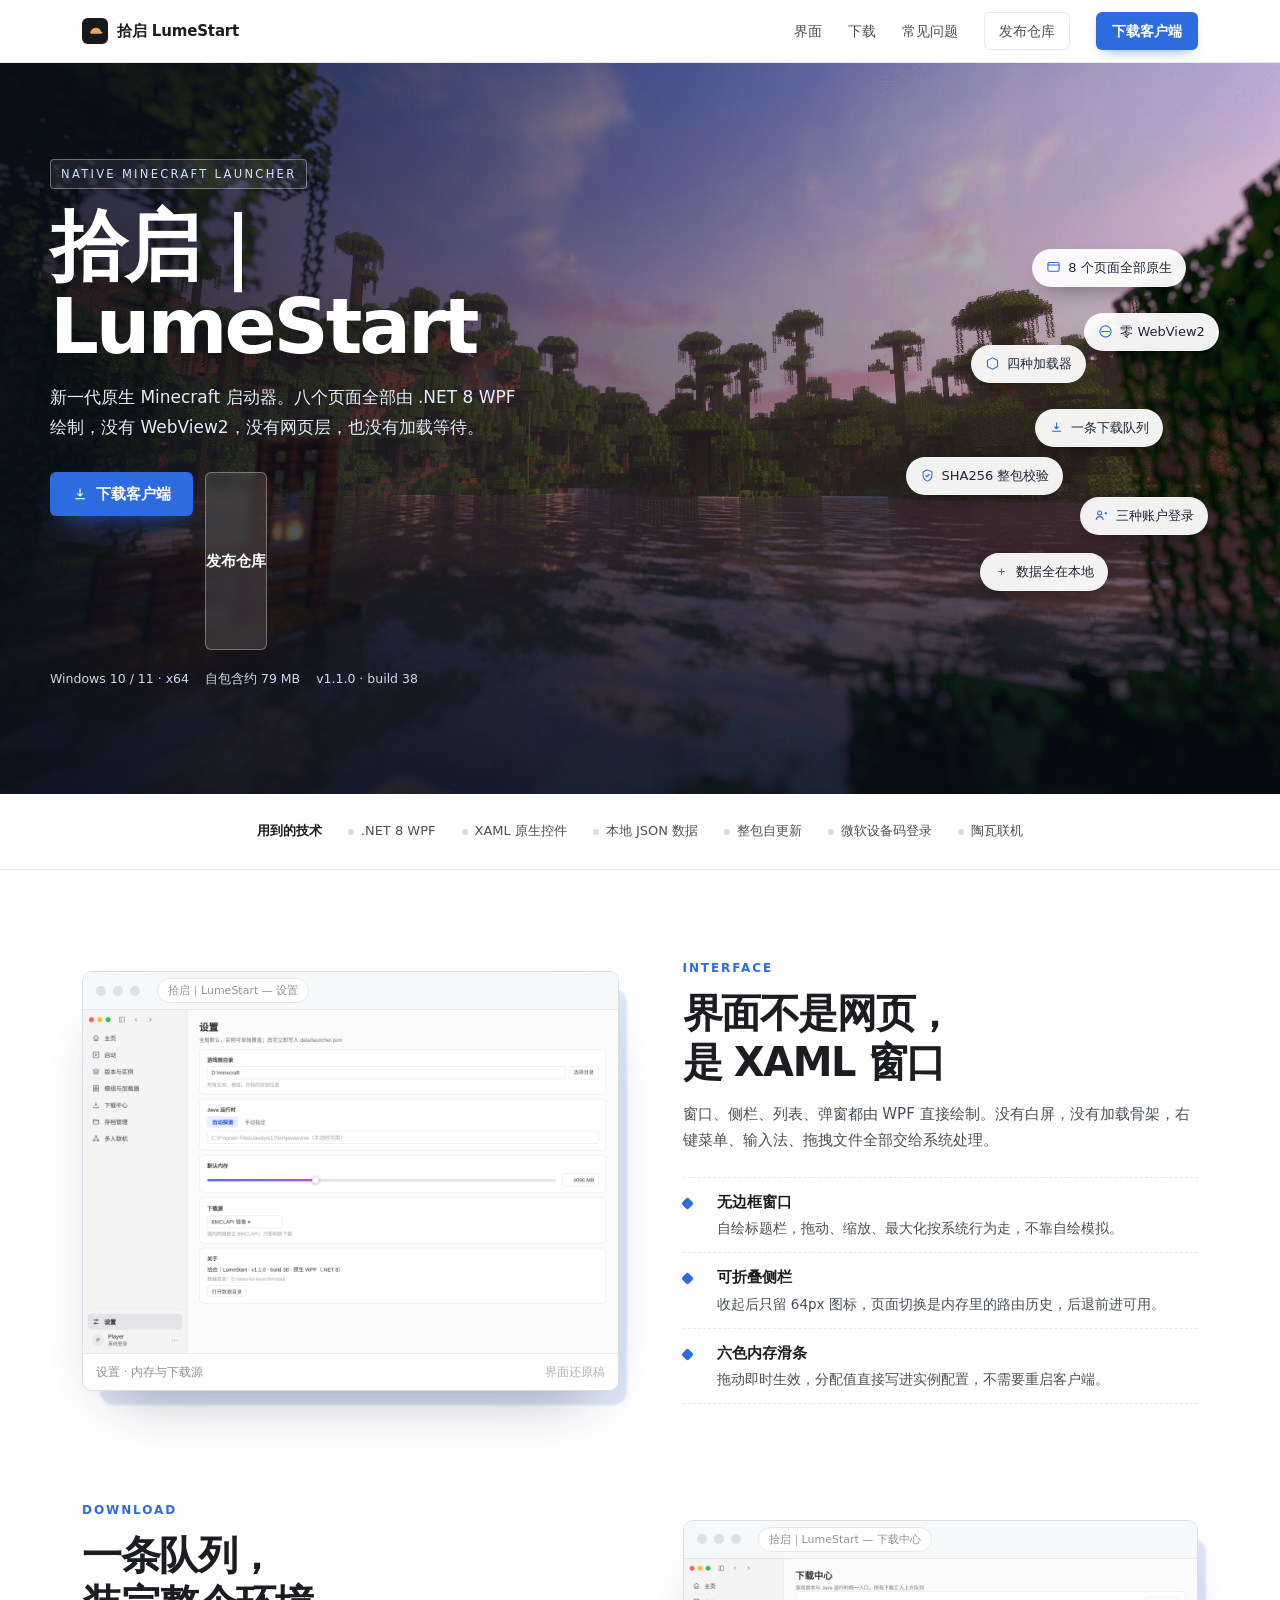
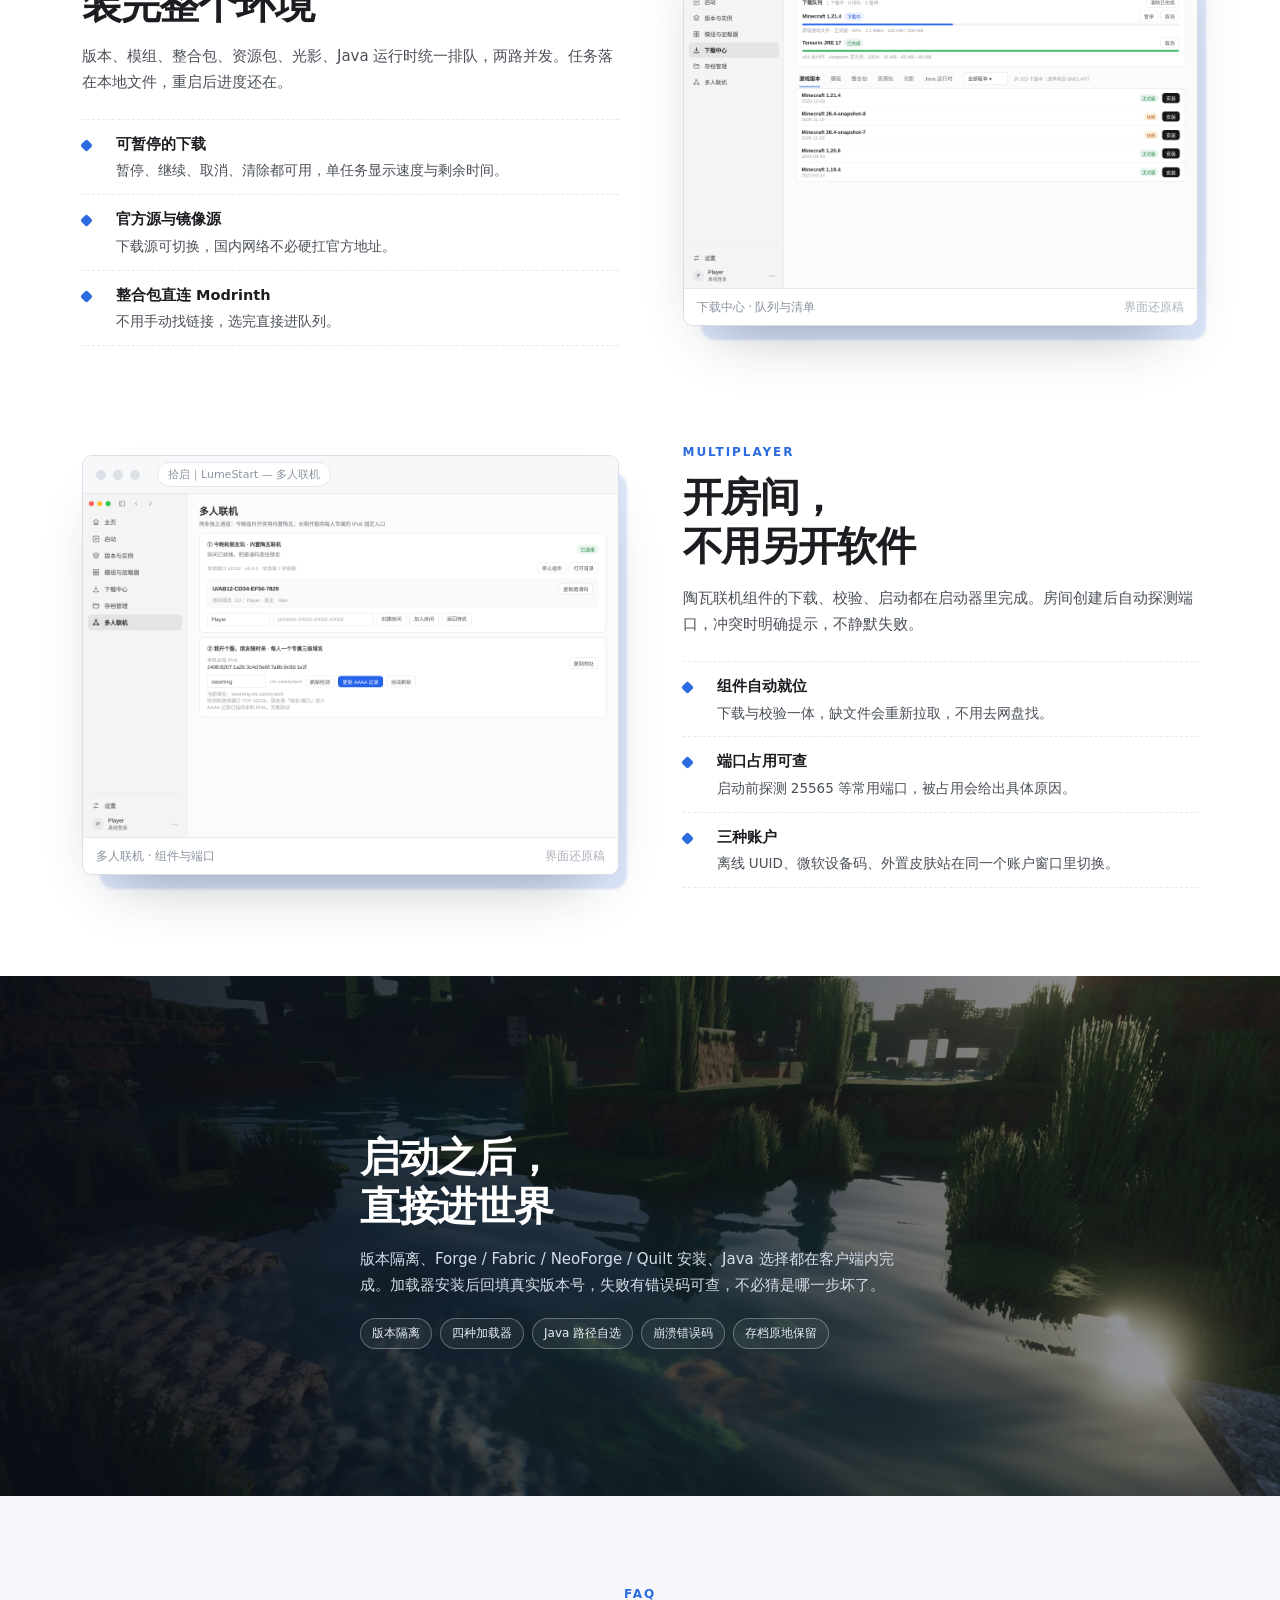
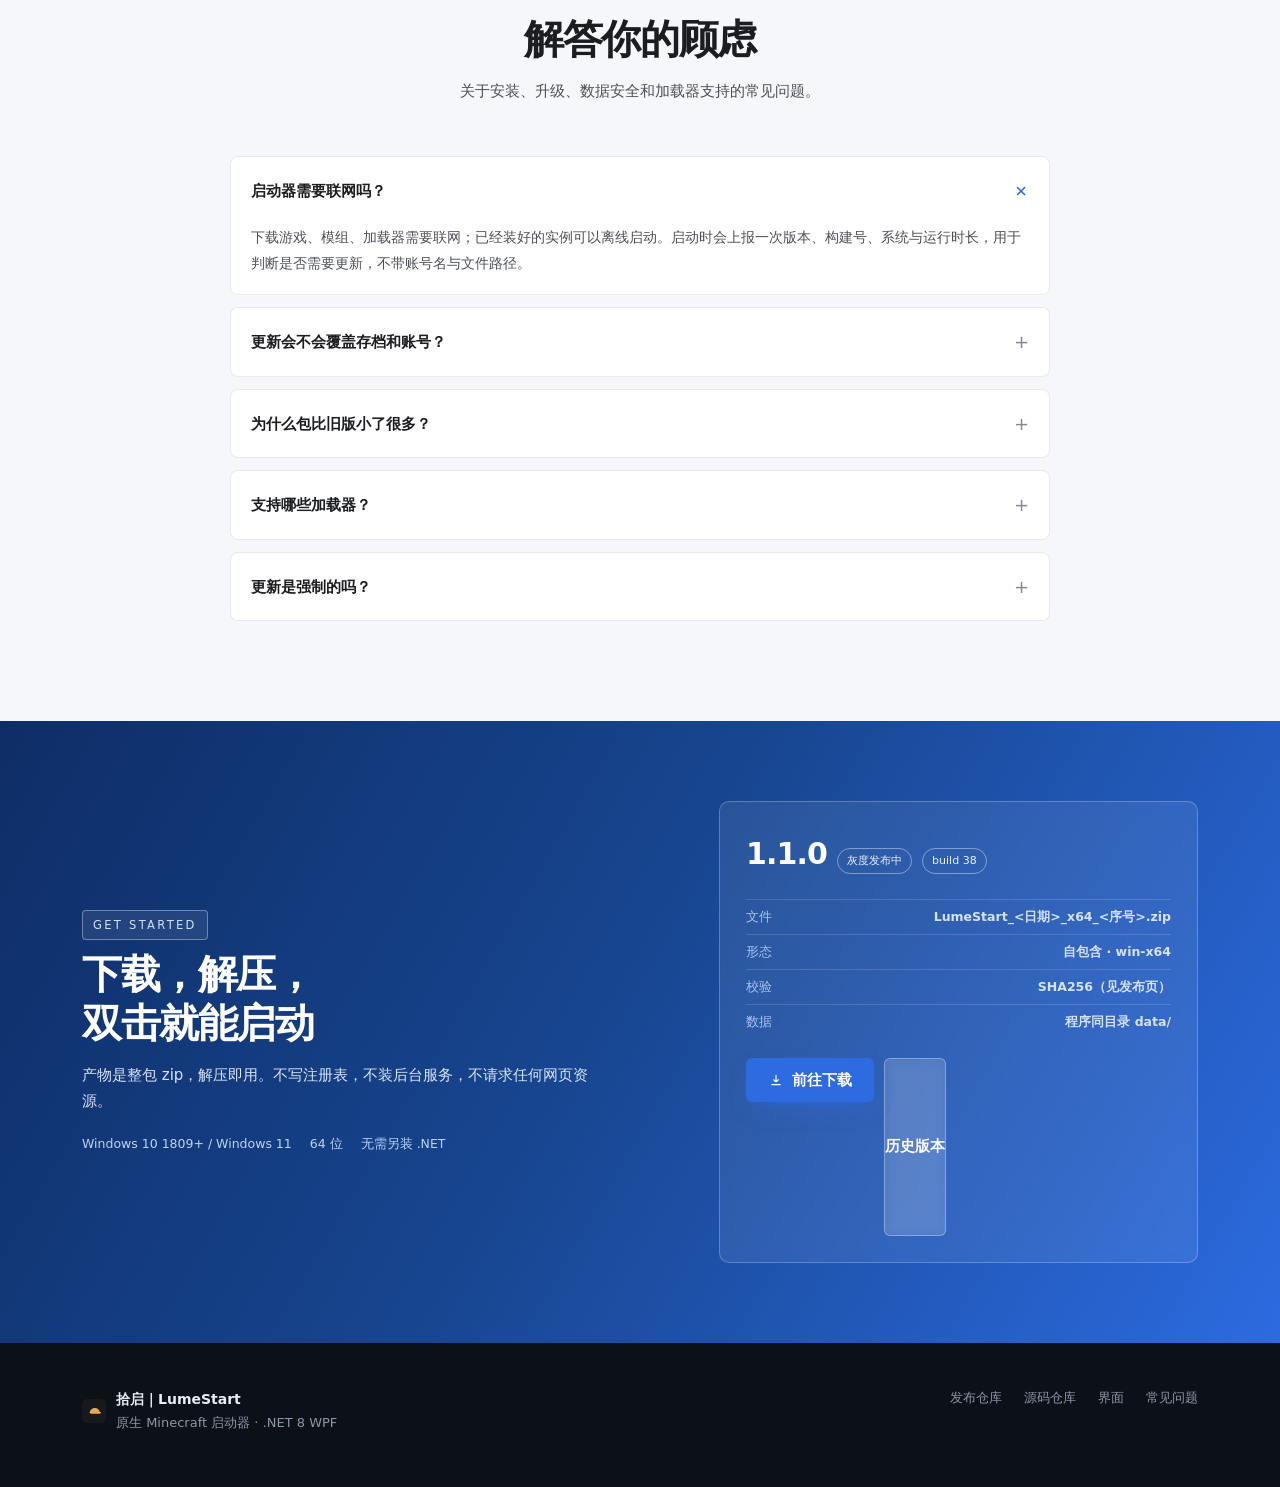
==== commit 4a3b07af: "design: 参照 MSLX 版式重做官网，加入场景图与窗口框架" ====
--- a/index.html
+++ b/index.html
@@ -4,445 +4,354 @@
 <meta charset="UTF-8" />
 <meta name="viewport" content="width=device-width, initial-scale=1" />
 <title>拾启｜LumeStart · 原生 Minecraft 启动器</title>
-<meta name="description" content="拾启｜LumeStart 是基于 .NET 8 WPF 的原生 Minecraft 启动器：八个页面全部原生实现，不依赖 WebView2 与任何网页层，下载、实例、模组、联机、存档一站式管理。" />
-<link rel="stylesheet" href="https://miaoda.feishu.cn/fonts/css2?family=Noto+Sans+SC:wght@400;500;600;700;900&display=swap" />
+<meta name="description" content="拾启｜LumeStart 是基于 .NET 8 WPF 的原生 Minecraft 启动器：八个页面全部原生实现，不依赖 WebView2 与任何网页层。" />
+<link rel="stylesheet" href="https://miaoda.feishu.cn/fonts/css2?family=Noto+Sans+SC:wght@400;500;700;900&display=swap" />
 <link rel="icon" href="data:image/svg+xml,%3Csvg xmlns='http://www.w3.org/2000/svg' viewBox='0 0 64 64'%3E%3Crect width='64' height='64' rx='14' fill='%2317191C'/%3E%3Cpath d='M20 40c0-9 6-16 14-16 7 0 12 4 13 10l4 1-3 4H24c-2 0-4-2-4-5z' fill='%23E7A94F'/%3E%3C/svg%3E" />
 <style>
 :root{
-  --ink:#171A1D;
-  --ink-2:#3C4248;
-  --ink-3:#6E747B;
-  --ink-4:#9AA0A6;
-  --paper:#FCFBF8;
-  --card:#FFFFFF;
-  --line:#E7E4DC;
-  --line-2:#D6D2C8;
-  --brand:#A65A1C;
-  --brand-2:#C77A34;
-  --brand-wash:#F7ECDD;
-  --green:#2E6A4F;
-  --max:1200px;
+  --ink:#1B1D21; --ink2:#4B5058; --ink3:#838992;
+  --bg:#FFFFFF; --bg2:#F5F7FA;
+  --line:#E6E9EE;
+  --blue:#2C6BE0; --blue-dk:#1E55BF; --blue-soft:#EAF1FF;
+  --max:1180px;
 }
 *{box-sizing:border-box}
 html{scroll-behavior:smooth}
-body{
-  margin:0;background:var(--paper);color:var(--ink);
+body{margin:0;background:var(--bg);color:var(--ink);
   font-family:"Noto Sans SC","HarmonyOS Sans SC","PingFang SC","Microsoft YaHei",system-ui,sans-serif;
-  font-size:16px;line-height:1.78;-webkit-font-smoothing:antialiased;
-}
-img{max-width:100%;display:block}
+  font-size:16px;line-height:1.75;-webkit-font-smoothing:antialiased}
+img{display:block;max-width:100%}
 a{color:inherit;text-decoration:none}
-.wrap{max-width:var(--max);margin:0 auto;padding:0 36px}
-@media (max-width:640px){.wrap{padding:0 20px}}
-code{font-family:"SFMono-Regular",Consolas,"Liberation Mono",monospace;font-size:.9em;background:#F3F1EA;padding:1px 5px;border-radius:3px}
-
-header{
-  position:sticky;top:0;z-index:30;
-  background:rgba(252,251,248,.86);
-  backdrop-filter:saturate(160%) blur(10px);
-  border-bottom:1px solid var(--line);
-}
-.nav{display:flex;align-items:center;gap:32px;height:66px}
-.brand{display:flex;align-items:center;gap:11px;font-weight:700;letter-spacing:-.01em;font-size:16px}
-.brand svg{width:28px;height:28px;flex:none}
-.brand .en{font-size:10.5px;font-weight:500;letter-spacing:.14em;color:var(--ink-4);transform:translateY(1px)}
-.nav nav{display:flex;gap:28px;font-size:14px;color:var(--ink-2);margin-left:auto}
-.nav nav a{padding:5px 0;border-bottom:1px solid transparent}
-.nav nav a:hover{color:var(--ink);border-bottom-color:var(--brand)}
-.nav .dl{display:inline-flex;align-items:center;gap:7px;font-size:13.5px;font-weight:600;
-  border:1px solid var(--ink);border-radius:5px;padding:7px 15px;background:var(--ink);color:#fff}
-.nav .dl:hover{background:#000}
-.nav .dl svg{width:14px;height:14px}
-@media (max-width:900px){.nav nav{display:none}}
-
-.hero{position:relative;overflow:hidden;border-bottom:1px solid var(--line)}
-.hero-bg{
-  position:absolute;inset:0;pointer-events:none;
-  background:
-    radial-gradient(900px 420px at 82% -8%, #F6E7D2 0%, rgba(246,231,210,0) 62%),
-    linear-gradient(180deg,#FFFFFF 0%,#FCFBF8 100%);
-}
-.hero-bg::after{
-  content:"";position:absolute;inset:0;
-  background-image:linear-gradient(var(--line) 1px,transparent 1px),linear-gradient(90deg,var(--line) 1px,transparent 1px);
-  background-size:64px 64px;opacity:.3;
-  mask-image:linear-gradient(180deg,rgba(0,0,0,.9),transparent 72%);
-  -webkit-mask-image:linear-gradient(180deg,rgba(0,0,0,.9),transparent 72%);
-}
-.hero-in{position:relative;display:grid;grid-template-columns:minmax(0,.86fr) minmax(0,1.14fr);gap:56px;align-items:center;padding:86px 0 78px}
-@media (max-width:1000px){.hero-in{grid-template-columns:1fr;gap:44px;padding:56px 0 46px}}
-
-.kicker{display:inline-flex;align-items:center;gap:10px;font-size:12.5px;color:var(--ink-2);
-  border:1px solid var(--line-2);background:#fff;border-radius:999px;padding:5px 13px 5px 6px}
-.kicker .tag{background:var(--ink);color:#fff;border-radius:999px;padding:2px 9px;font-size:11px}
-h1{margin:22px 0 0;font-size:clamp(38px,5vw,62px);line-height:1.12;letter-spacing:-.035em;font-weight:900}
-h1 .accent{display:block;color:var(--brand)}
-.lede{margin:20px 0 0;color:var(--ink-2);font-size:16.5px;line-height:1.85;max-width:31em}
-.cta-row{display:flex;flex-wrap:wrap;gap:12px;margin-top:30px}
-.btn{display:inline-flex;align-items:center;gap:9px;padding:12px 22px;border-radius:6px;font-size:14.5px;font-weight:600;transition:.16s ease}
-.btn.dark{background:var(--ink);color:#fff;box-shadow:0 8px 20px -10px rgba(23,26,29,.6)}
-.btn.dark:hover{background:#000;transform:translateY(-1px)}
-.btn.line{border:1px solid var(--line-2);background:#fff;color:var(--ink)}
-.btn.line:hover{border-color:var(--ink)}
+.wrap{max-width:var(--max);margin:0 auto;padding:0 32px}
+@media(max-width:640px){.wrap{padding:0 20px}}
+
+/* header */
+header{position:sticky;top:0;z-index:50;background:rgba(255,255,255,.94);backdrop-filter:blur(10px);border-bottom:1px solid var(--line)}
+.nav{display:flex;align-items:center;gap:26px;height:62px;font-size:14px}
+.logo{display:flex;align-items:center;gap:9px;font-weight:700;font-size:15px;letter-spacing:-.01em}
+.logo svg{width:26px;height:26px}
+.nav .sp{flex:1}
+.nav a.lk{color:var(--ink2);padding:4px 0}
+.nav a.lk:hover{color:var(--blue)}
+.nav .ghost{border:1px solid var(--line);border-radius:6px;padding:6px 14px;color:var(--ink2)}
+.nav .dl{background:var(--blue);color:#fff;border-radius:6px;padding:7px 16px;font-weight:600;box-shadow:0 6px 14px -8px rgba(44,107,224,.9)}
+.nav .dl:hover{background:var(--blue-dk)}
+@media(max-width:860px){.nav a.lk{display:none}}
+
+/* hero */
+.hero{position:relative;min-height:640px;display:flex;align-items:center;overflow:hidden;color:#fff}
+.hero>img{position:absolute;inset:0;width:100%;height:100%;object-fit:cover;object-position:center}
+.hero .veil{position:absolute;inset:0;background:
+   linear-gradient(90deg,rgba(10,16,28,.86) 0%,rgba(10,16,28,.55) 46%,rgba(10,16,28,.18) 100%),
+   linear-gradient(0deg,rgba(10,16,28,.55) 0%,rgba(10,16,28,0) 40%)}
+.hero-in{position:relative;z-index:2;display:grid;grid-template-columns:minmax(0,1fr) minmax(0,.95fr);gap:40px;align-items:center;padding:96px 0 104px;width:100%}
+@media(max-width:960px){.hero-in{grid-template-columns:1fr;padding:64px 0 74px}.chips{display:none}}
+.kicker{display:inline-block;font-size:11.5px;letter-spacing:.2em;color:#CFE0FF;border:1px solid rgba(255,255,255,.35);border-radius:4px;padding:4px 10px;background:rgba(255,255,255,.08)}
+h1{margin:18px 0 0;font-size:clamp(40px,6vw,78px);line-height:1.04;letter-spacing:-.04em;font-weight:900;text-shadow:0 8px 40px rgba(0,0,0,.35)}
+.hero .sub{margin:16px 0 0;font-size:17px;color:#E4ECF9;max-width:28em}
+.acts{display:flex;flex-wrap:wrap;gap:12px;margin-top:30px;align-items:flex-start}
+.btn{display:inline-flex;align-items:center;justify-content:center;gap:8px;height:44px;padding:0 22px;border-radius:6px;font-size:14.5px;font-weight:600;transition:.15s}
+.btn.pri{background:var(--blue);color:#fff;box-shadow:0 10px 26px -12px rgba(44,107,224,.9)}
+.btn.pri:hover{background:var(--blue-dk);transform:translateY(-1px)}
+.btn.sec{background:rgba(255,255,255,.12);color:#fff;border:1px solid rgba(255,255,255,.32);backdrop-filter:blur(6px)}
+.btn.sec:hover{background:rgba(255,255,255,.2)}
 .btn svg{width:16px;height:16px}
-.note-row{margin-top:18px;display:flex;flex-wrap:wrap;gap:16px;font-size:12.5px;color:var(--ink-3)}
-.note-row span{display:inline-flex;align-items:center;gap:6px}
-.dot-ok{width:13px;height:13px;border-radius:50%;background:var(--green);position:relative;flex:none}
-.dot-ok::after{content:"";position:absolute;left:4px;top:3.5px;width:5px;height:3px;border-left:1.5px solid #fff;border-bottom:1.5px solid #fff;transform:rotate(-45deg)}
-
-.window{position:relative}
-.window::before{content:"";position:absolute;left:22px;right:22px;top:18px;bottom:-18px;background:var(--brand-wash);border-radius:14px;z-index:-1}
-.frame{background:#fff;border:1px solid var(--line-2);border-radius:10px;overflow:hidden;
-  box-shadow:0 32px 60px -34px rgba(30,26,18,.42),0 2px 0 #fff inset}
-.titlebar{height:42px;display:flex;align-items:center;gap:8px;padding:0 14px;
-  background:linear-gradient(180deg,#FDFCFA,#F6F4EF);border-bottom:1px solid var(--line)}
-.titlebar .lamp{width:11px;height:11px;border-radius:50%;background:#D9D5CC}
-.titlebar .lamp:nth-child(2){background:#E6C7A8}
-.titlebar .name{margin-left:8px;font-size:12px;color:var(--ink-3)}
-.titlebar .win{margin-left:auto;display:flex;gap:16px;color:#B6B1A6;font-size:11px}
-.frame img{width:100%;height:auto}
-.frame .caption{font-size:11.5px;color:var(--ink-3);padding:9px 14px;border-top:1px solid var(--line);background:#fff;display:flex;justify-content:space-between;gap:12px}
-.frame .caption em{font-style:normal;color:var(--ink-4)}
-
-.strip{border-bottom:1px solid var(--line);background:#fff}
-.strip-in{display:grid;grid-template-columns:repeat(4,1fr)}
-.cell{padding:26px 28px;border-right:1px solid var(--line)}
-.cell:first-child{padding-left:0}
-.cell:last-child{border-right:0;padding-right:0}
-.cell b{display:block;font-size:27px;font-weight:700;letter-spacing:-.02em}
-.cell b i{font-style:normal;font-size:13px;font-weight:500;color:var(--ink-3);margin-left:3px}
-.cell small{display:block;margin-top:3px;font-size:12.5px;color:var(--ink-3)}
-@media (max-width:780px){.strip-in{grid-template-columns:1fr 1fr}.cell{padding:20px;border-bottom:1px solid var(--line)}
- .cell:nth-child(2){border-right:0}.cell:nth-child(odd){padding-left:0}}
-
-section{padding:84px 0}
-.head{display:flex;flex-wrap:wrap;align-items:flex-end;gap:24px;margin-bottom:44px}
-.head h2{margin:0;font-size:clamp(26px,3vw,38px);line-height:1.25;letter-spacing:-.03em;font-weight:800;max-width:16em}
-.head h2 span{color:var(--ink-4);font-weight:500;display:block;font-size:12px;letter-spacing:.12em;text-transform:uppercase;margin-bottom:10px}
-.head p{margin:0 0 4px;color:var(--ink-2);font-size:15px;max-width:38em;margin-left:auto}
-@media (max-width:860px){.head p{margin-left:0}}
-
-.tour{background:#fff;border-top:1px solid var(--line);border-bottom:1px solid var(--line)}
-.tour-in{display:grid;grid-template-columns:280px minmax(0,1fr);gap:44px;align-items:start}
-@media (max-width:900px){.tour-in{grid-template-columns:1fr;gap:26px}}
-.tabs{display:flex;flex-direction:column;border-left:2px solid var(--line)}
-.tab{text-align:left;background:none;border:0;border-left:2px solid transparent;margin-left:-2px;
-  padding:15px 0 15px 18px;cursor:pointer;font-family:inherit}
-.tab b{display:block;font-size:16.5px;font-weight:600;color:var(--ink-3)}
-.tab span{display:block;font-size:12.5px;margin-top:3px;color:var(--ink-3)}
-.tab[aria-selected="true"]{border-left-color:var(--brand)}
-.tab[aria-selected="true"] b{color:var(--brand)}
-.tab:hover b{color:var(--ink)}
-@media (max-width:900px){.tabs{flex-direction:row;overflow-x:auto;border-left:0;border-bottom:2px solid var(--line);gap:4px}
- .tab{border-left:0;border-bottom:2px solid transparent;margin:0 0 -2px;padding:10px 14px 12px;white-space:nowrap}
- .tab[aria-selected="true"]{border-bottom-color:var(--brand)}}
-
-.showcase{position:relative}
-.showcase .frame{box-shadow:0 26px 50px -30px rgba(30,26,18,.4)}
-.shot{position:relative;background:#F5F3EE}
-.shot img{width:100%;transition:opacity .22s ease}
-.shot .pill{position:absolute;left:14px;top:14px;background:rgba(23,26,29,.86);color:#fff;
-  font-size:11.5px;padding:4px 10px;border-radius:999px}
-.tour-copy{margin-top:16px;font-size:14px;color:var(--ink-2);max-width:64ch}
-.tour-meta{margin-top:12px;display:flex;flex-wrap:wrap;gap:8px}
-.chip{font-size:11.5px;color:var(--ink-2);border:1px solid var(--line-2);border-radius:999px;padding:3px 10px;background:#fff}
-
-.features{display:grid;grid-template-columns:repeat(3,1fr);gap:1px;background:var(--line);border:1px solid var(--line)}
-.feat{background:var(--paper);padding:30px 26px 32px;position:relative}
-.feat:nth-child(4n+1){background:#fff}
-.feat .ico{width:34px;height:34px;border:1px solid var(--line-2);border-radius:7px;display:grid;place-items:center;background:#fff;color:var(--brand)}
-.feat .ico svg{width:18px;height:18px}
-.feat h3{margin:16px 0 6px;font-size:16px;font-weight:700;letter-spacing:-.01em}
-.feat .en{font-size:10.5px;letter-spacing:.1em;color:var(--ink-4);text-transform:uppercase}
-.feat p{margin:12px 0 0;font-size:14px;line-height:1.8;color:var(--ink-2)}
-.feat .num{position:absolute;right:20px;top:26px;font-size:12px;color:var(--ink-4);font-variant-numeric:tabular-nums}
-@media (max-width:900px){.features{grid-template-columns:1fr 1fr}}
-@media (max-width:600px){.features{grid-template-columns:1fr}}
-
-.download{background:#fff;border-top:1px solid var(--line);border-bottom:1px solid var(--line)}
-.dl-grid{display:grid;grid-template-columns:minmax(0,1.1fr) minmax(0,.9fr);gap:52px;align-items:start}
-@media (max-width:900px){.dl-grid{grid-template-columns:1fr;gap:32px}}
-.plate{border:1px solid var(--line-2);border-radius:10px;background:linear-gradient(180deg,#fff,#FCFAF5);
-  padding:30px;position:relative;overflow:hidden}
-.plate::after{content:"";position:absolute;right:-60px;top:-60px;width:180px;height:180px;border-radius:50%;background:var(--brand-wash);opacity:.8}
-.plate .row{display:flex;align-items:baseline;gap:10px;position:relative}
-.plate .v{font-size:34px;font-weight:800;letter-spacing:-.03em;font-variant-numeric:tabular-nums}
-.plate .badge{font-size:11.5px;border:1px solid #BBD6C7;background:#F2F8F4;color:var(--green);border-radius:999px;padding:2px 9px}
-.plate .badge.gray{border-color:var(--line-2);background:#fff;color:var(--ink-3)}
-.plate .desc{margin:12px 0 0;font-size:14px;color:var(--ink-2);max-width:36em;position:relative}
-.plate .acts{margin-top:22px;display:flex;gap:10px;flex-wrap:wrap;position:relative}
-.spec{margin-top:22px;padding-top:16px;border-top:1px dashed var(--line-2);font-size:12.5px;position:relative}
-.spec div{display:flex;justify-content:space-between;gap:16px;padding:5px 0;color:var(--ink-2)}
-.spec div span{color:var(--ink-4)}
-.release h3{margin:0 0 12px;font-size:15px;font-weight:700}
-.release ul{margin:0;padding-left:18px;color:var(--ink-2);font-size:14px;line-height:1.9}
-.release .flow{margin-top:20px;border:1px solid var(--line);border-radius:8px;padding:16px 18px;background:var(--paper)}
-.release .flow b{display:block;font-size:11px;color:var(--ink-4);letter-spacing:.12em;text-transform:uppercase;margin-bottom:8px}
-.release .flow ol{margin:0;padding-left:18px;font-size:13px;color:var(--ink-2);line-height:1.85}
-
-.faq-grid{display:grid;grid-template-columns:minmax(0,.8fr) minmax(0,1.2fr);gap:52px;align-items:start}
-@media (max-width:900px){.faq-grid{grid-template-columns:1fr;gap:24px}}
-.faq-list details{border-top:1px solid var(--line);padding:20px 0}
-.faq-list details:last-child{border-bottom:1px solid var(--line)}
-.faq-list summary{cursor:pointer;list-style:none;display:flex;justify-content:space-between;gap:20px;font-size:15.5px;font-weight:600}
-.faq-list summary::-webkit-details-marker{display:none}
-.faq-list summary i{font-style:normal;color:var(--ink-4);font-weight:400;transition:.16s}
-.faq-list details[open] summary i{color:var(--brand);transform:rotate(45deg)}
-.faq-list p{margin:12px 0 0;font-size:14.5px;color:var(--ink-2);max-width:62ch}
-.faq-side{border:1px solid var(--line);border-radius:10px;padding:26px;background:#fff}
-.faq-side h3{margin:0;font-size:16px;font-weight:700}
-.faq-side p{margin:10px 0 0;font-size:13.5px;color:var(--ink-2)}
-.faq-side a{display:inline-flex;align-items:center;gap:6px;margin-top:16px;font-size:13.5px;color:var(--brand);font-weight:600}
-.faq-side a:hover{text-decoration:underline}
-
-footer{border-top:1px solid var(--line);padding:46px 0 56px;font-size:13px;color:var(--ink-3);background:#fff}
-.foot{display:flex;flex-wrap:wrap;gap:22px;justify-content:space-between;align-items:flex-start}
-.foot .who{display:flex;align-items:center;gap:11px}
-.foot .who svg{width:26px;height:26px}
-.foot .who b{display:block;color:var(--ink);font-size:14.5px}
-.foot .who small{display:block;font-size:12.5px}
+.hero .meta{margin-top:18px;font-size:12.5px;color:#CBD8EA;display:flex;gap:16px;flex-wrap:wrap}
+.chips{position:relative;height:400px}
+.chip{position:absolute;display:inline-flex;align-items:center;gap:7px;background:rgba(255,255,255,.94);color:#1C2736;
+  font-size:13px;font-weight:500;padding:8px 14px;border-radius:999px;box-shadow:0 10px 24px -12px rgba(0,0,0,.6);animation:float 6s ease-in-out infinite}
+.chip svg{width:15px;height:15px;color:var(--blue)}
+@keyframes float{0%,100%{transform:translateY(0)}50%{transform:translateY(-8px)}}
+.c1{right:8%;top:6%;animation-delay:0s}
+.c2{right:2%;top:22%;animation-delay:.9s}
+.c3{right:26%;top:30%;animation-delay:1.8s}
+.c4{right:12%;top:46%;animation-delay:2.6s}
+.c5{right:30%;top:58%;animation-delay:3.4s}
+.c6{right:4%;top:68%;animation-delay:4.2s}
+.c7{right:22%;top:82%;animation-delay:5s}
+@media(prefers-reduced-motion:reduce){.chip{animation:none}}
+
+/* brand strip */
+.strip{background:#fff;border-bottom:1px solid var(--line);padding:26px 0}
+.strip-in{display:flex;flex-wrap:wrap;align-items:center;gap:14px 26px;justify-content:center;font-size:13px;color:var(--ink2)}
+.strip-in .tag{font-weight:700;color:var(--ink)}
+.strip-in span{display:inline-flex;align-items:center;gap:7px}
+.strip-in i{width:6px;height:6px;border-radius:50%;background:#D8DDE5}
+
+/* sections */
+.sec{padding:88px 0}
+.sec.alt{background:var(--bg2)}
+.block{display:grid;grid-template-columns:minmax(0,1.02fr) minmax(0,.98fr);gap:64px;align-items:center;margin-bottom:96px}
+.block:last-child{margin-bottom:0}
+.block.rev .shot{order:2}
+@media(max-width:920px){.block{grid-template-columns:1fr;gap:30px;margin-bottom:64px}.block.rev .shot{order:0}}
+.shot{position:relative}
+.shot .shadow{position:absolute;inset:18px -8px -14px 18px;background:#DCE6F8;border-radius:14px;filter:blur(1px)}
+.win{position:relative;background:#fff;border:1px solid #D9DEE7;border-radius:10px;overflow:hidden;
+  box-shadow:0 30px 60px -34px rgba(20,30,50,.45)}
+.win .bar{height:38px;display:flex;align-items:center;gap:7px;padding:0 13px;background:#F7F8FA;border-bottom:1px solid var(--line)}
+.win .bar .d{width:10px;height:10px;border-radius:50%;background:#DDE1E7}
+.win .bar .u{margin-left:10px;font-size:11px;color:#8A93A0;background:#fff;border:1px solid #E3E7ED;border-radius:999px;padding:2px 10px}
+.win img{width:100%}
+.win .cap{font-size:11.5px;color:#8A93A0;padding:8px 13px;border-top:1px solid var(--line);background:#fff;display:flex;justify-content:space-between;gap:10px}
+.win .cap em{font-style:normal;color:#AAB1BB}
+.tv{aspect-ratio:16/9;width:100%;object-fit:cover}
+
+.copy .eyebrow{font-size:12px;letter-spacing:.16em;color:var(--blue);font-weight:700}
+h2{margin:10px 0 0;font-size:clamp(26px,3.4vw,40px);line-height:1.22;letter-spacing:-.035em;font-weight:900}
+.copy p{margin:14px 0 0;color:var(--ink2);font-size:15px;max-width:36em}
+.points{margin:24px 0 0;list-style:none;padding:0}
+.points li{display:grid;grid-template-columns:22px minmax(0,1fr);gap:12px;padding:12px 0;border-top:1px dashed var(--line)}
+.points li:last-child{border-bottom:1px dashed var(--line)}
+.points .diamond{width:9px;height:9px;background:var(--blue);transform:rotate(45deg);margin-top:9px;border-radius:2px}
+.points b{display:block;font-size:14.5px;font-weight:700}
+.points span{display:block;font-size:13.5px;color:var(--ink2);margin-top:2px;line-height:1.7}
+
+/* center head */
+.cmid{text-align:center;margin-bottom:52px}
+.cmid .eyebrow{font-size:12px;letter-spacing:.16em;color:var(--blue);font-weight:700}
+.cmid h2{margin:10px auto 0;max-width:20em}
+.cmid p{margin:14px auto 0;color:var(--ink2);font-size:15px;max-width:44em}
+
+/* game band */
+.game{position:relative;overflow:hidden;background:#0F1420}
+.game img{width:100%;height:520px;object-fit:cover;opacity:.82}
+.game .veil{position:absolute;inset:0;background:linear-gradient(90deg,rgba(9,13,22,.92),rgba(9,13,22,.25))}
+.game .txt{position:absolute;inset:0;display:flex;align-items:center;color:#fff}
+.game .txt .in{max-width:560px}
+.game .txt h2{color:#fff}
+.game .txt p{color:#D6DDEA;font-size:15px}
+.game .tags{margin-top:20px;display:flex;gap:8px;flex-wrap:wrap}
+.game .tags span{font-size:12px;border:1px solid rgba(255,255,255,.3);border-radius:999px;padding:4px 11px;color:#E8EEF8;background:rgba(255,255,255,.06)}
+@media(max-width:700px){.game img{height:560px}.game .txt{position:relative;background:#0F1420;padding:36px 0}}
+
+/* faq */
+.faq{max-width:820px;margin:0 auto}
+.faq details{background:#fff;border:1px solid var(--line);border-radius:8px;margin-bottom:12px;padding:0 20px}
+.faq summary{cursor:pointer;list-style:none;display:flex;justify-content:space-between;align-items:center;gap:16px;padding:18px 0;font-size:15px;font-weight:600}
+.faq summary::-webkit-details-marker{display:none}
+.faq summary i{font-style:normal;color:var(--ink3);font-weight:400;font-size:18px;transition:.16s}
+.faq details[open] summary i{transform:rotate(45deg);color:var(--blue)}
+.faq p{margin:0 0 18px;font-size:14px;color:var(--ink2);line-height:1.85}
+
+/* download band */
+.dl-band{background:linear-gradient(120deg,#0E2D66,#17458F 46%,#2C6BE0);color:#fff;padding:80px 0}
+.dl-in{display:grid;grid-template-columns:minmax(0,1.1fr) minmax(0,.9fr);gap:52px;align-items:center}
+@media(max-width:900px){.dl-in{grid-template-columns:1fr;gap:30px}}
+.dl-band h2{color:#fff}
+.dl-band p{color:#D9E5FA;margin:14px 0 0;font-size:15px;max-width:34em}
+.dl-band .meta{margin-top:18px;font-size:12.5px;color:#BFD3F3;display:flex;gap:18px;flex-wrap:wrap}
+.card{background:rgba(255,255,255,.08);border:1px solid rgba(255,255,255,.24);border-radius:10px;padding:26px;backdrop-filter:blur(6px)}
+.card .ver{display:flex;align-items:baseline;gap:10px}
+.card .ver b{font-size:30px;font-weight:900;letter-spacing:-.03em}
+.card .badge{font-size:11px;border:1px solid rgba(255,255,255,.4);border-radius:999px;padding:2px 9px;color:#EAF2FF}
+.card .rows{margin-top:18px;font-size:12.5px;color:#D5E3FA}
+.card .rows div{display:flex;justify-content:space-between;gap:14px;padding:6px 0;border-top:1px solid rgba(255,255,255,.14)}
+.card .rows span{color:#A9C4EC}
+.card .acts{margin-top:20px;display:flex;gap:10px;flex-wrap:wrap}
+
+footer{background:#0C1017;color:#8C97A6;padding:44px 0 52px;font-size:13px}
+.foot{display:flex;flex-wrap:wrap;gap:20px;justify-content:space-between;align-items:flex-start}
+.foot .fl{display:flex;align-items:center;gap:10px}
+.foot .fl svg{width:24px;height:24px}
+.foot .fl b{color:#E8EDF5;font-weight:600;display:block;font-size:14px}
 .foot .links{display:flex;gap:22px;flex-wrap:wrap}
-.foot a:hover{color:var(--ink)}
+.foot a:hover{color:#fff}
 </style>
 </head>
 <body>
 
 <header>
   <div class="wrap nav">
-    <a class="brand" href="#top" aria-label="拾启 LumeStart 首页">
+    <a class="logo" href="#top">
       <svg viewBox="0 0 64 64" aria-hidden="true"><rect width="64" height="64" rx="14" fill="#17191C"/><path d="M20 40c0-9 6-16 14-16 7 0 12 4 13 10l4 1-3 4H24c-2 0-4-2-4-5z" fill="#E7A94F"/></svg>
-      <span>拾启</span><span class="en">LUMESTART</span>
+      拾启 LumeStart
     </a>
-    <nav aria-label="主导航">
-      <a href="#tour">界面</a>
-      <a href="#features">特性</a>
-      <a href="#download">下载</a>
-      <a href="#faq">常见问题</a>
-    </nav>
-    <a class="dl" href="#download">
-      <svg viewBox="0 0 24 24" fill="none" stroke="currentColor" stroke-width="1.7"><path d="M12 4v11m0 0l-4-4m4 4l4-4M5 19h14"/></svg>
-      下载
-    </a>
+    <span class="sp"></span>
+    <a class="lk" href="#interface">界面</a>
+    <a class="lk" href="#download">下载</a>
+    <a class="lk" href="#faq">常见问题</a>
+    <a class="ghost" href="https://github.com/MaoKeDei/launcher_v1" target="_blank" rel="noopener">发布仓库</a>
+    <a class="dl" href="#download">下载客户端</a>
   </div>
 </header>
 
 <main id="top">
 
 <section class="hero">
-  <div class="hero-bg" aria-hidden="true"></div>
+  <img src="assets/hero.jpg" alt="Minecraft 湖边落日场景" />
+  <div class="veil"></div>
   <div class="wrap hero-in">
     <div>
-      <div class="kicker"><span class="tag">1.1.0</span> 原生迁移完成，网页层已移除</div>
-      <h1>一个不套网页的<span class="accent">Minecraft 启动器</span></h1>
-      <p class="lede">拾启｜LumeStart 把启动、实例、模组、下载、存档、联机、账户、设置全部做成原生窗口。没有 WebView2，没有内嵌浏览器，也没有白屏与加载等待。</p>
-      <div class="cta-row">
-        <a class="btn dark" href="#download">
+      <div class="kicker">NATIVE MINECRAFT LAUNCHER</div>
+      <h1>拾启｜LumeStart</h1>
+      <p class="sub">新一代原生 Minecraft 启动器。八个页面全部由 .NET 8 WPF 绘制，没有 WebView2，没有网页层，也没有加载等待。</p>
+      <div class="acts">
+        <a class="btn pri" href="https://github.com/MaoKeDei/launcher_v1/releases/latest" target="_blank" rel="noopener">
           <svg viewBox="0 0 24 24" fill="none" stroke="currentColor" stroke-width="1.7"><path d="M12 4v11m0 0l-4-4m4 4l4-4M5 19h14"/></svg>
-          下载 Windows 版
+          下载客户端
         </a>
-        <a class="btn line" href="#tour">看看界面</a>
-      </div>
-      <div class="note-row">
-        <span><i class="dot-ok"></i>自包含包，无需另装 .NET</span>
-        <span><i class="dot-ok"></i>SHA256 校验 · 灰度更新</span>
-      </div>
-    </div>
-
-    <div class="window">
-      <div class="frame">
-        <div class="titlebar">
-          <span class="lamp"></span><span class="lamp"></span><span class="lamp"></span>
-          <span class="name">拾启｜LumeStart — 设置</span>
-          <span class="win"><span>—</span><span>□</span><span>×</span></span>
-        </div>
-        <img src="assets/ui-settings.png" alt="拾启｜LumeStart 设置页：原生侧栏、内存渐变滑条与下载源" />
-        <div class="caption"><span>设置 · 内存分配与下载源</span><em>界面还原稿，非实机截图</em></div>
-      </div>
+        <a class="btn sec" href="https://github.com/MaoKeDei/launcher_v1" target="_blank" rel="noopener">发布仓库</a>
+      </div>
+      <div class="meta"><span>Windows 10 / 11 · x64</span><span>自包含约 79 MB</span><span>v1.1.0 · build 38</span></div>
+    </div>
+    <div class="chips" aria-hidden="true">
+      <span class="chip c1"><svg viewBox="0 0 24 24" fill="none" stroke="currentColor" stroke-width="1.7"><rect x="3" y="4" width="18" height="14" rx="2"/><path d="M3 8h18"/></svg>8 个页面全部原生</span>
+      <span class="chip c2"><svg viewBox="0 0 24 24" fill="none" stroke="currentColor" stroke-width="1.7"><circle cx="12" cy="12" r="9"/><path d="M5 12h14"/></svg>零 WebView2</span>
+      <span class="chip c3"><svg viewBox="0 0 24 24" fill="none" stroke="currentColor" stroke-width="1.7"><path d="M4 7l8-4 8 4v10l-8 4-8-4z"/></svg>四种加载器</span>
+      <span class="chip c4"><svg viewBox="0 0 24 24" fill="none" stroke="currentColor" stroke-width="1.7"><path d="M12 4v10m0 0l-3.5-3.5M12 14l3.5-3.5"/><path d="M5 18h14"/></svg>一条下载队列</span>
+      <span class="chip c5"><svg viewBox="0 0 24 24" fill="none" stroke="currentColor" stroke-width="1.7"><path d="M12 3l7 3v6c0 4.4-3 7.4-7 9-4-1.6-7-4.6-7-9V6z"/><path d="M9 12l2 2 4-4"/></svg>SHA256 整包校验</span>
+      <span class="chip c6"><svg viewBox="0 0 24 24" fill="none" stroke="currentColor" stroke-width="1.7"><circle cx="9" cy="8" r="3.2"/><path d="M3.5 19c0-3.2 2.5-5.2 5.5-5.2s5.5 2 5.5 5.2"/><path d="M17 8.5h4M19 6.5v4"/></svg>三种账户登录</span>
+      <span class="chip c7"><svg viewBox="0 0 24 24" fill="none" stroke="currentColor" stroke-width="1.7"><path d="M7 12h10M12 7v10"/></svg>数据全在本地</span>
     </div>
   </div>
 </section>
 
 <div class="strip">
   <div class="wrap strip-in">
-    <div class="cell"><b>8<i>个</i></b><small>页面全部原生实现</small></div>
-    <div class="cell"><b>0<i>行</i></b><small>网页层与 WebView2 依赖</small></div>
-    <div class="cell"><b>79<i>MB</i></b><small>自包含包体积，约旧版四成</small></div>
-    <div class="cell"><b>4<i>种</i></b><small>Forge / Fabric / NeoForge / Quilt</small></div>
+    <span class="tag">用到的技术</span>
+    <span><i></i>.NET 8 WPF</span>
+    <span><i></i>XAML 原生控件</span>
+    <span><i></i>本地 JSON 数据</span>
+    <span><i></i>整包自更新</span>
+    <span><i></i>微软设备码登录</span>
+    <span><i></i>陶瓦联机</span>
   </div>
 </div>
 
-<section class="tour" id="tour">
+<section class="sec" id="interface">
   <div class="wrap">
-    <div class="head">
-      <h2><span>Native UI</span>界面不是画出来的网页<br>是 XAML 窗口</h2>
-      <p>侧栏、列表、弹窗、滑条都由 WPF 绘制。下面三张是同一套界面的还原稿，切换左侧导航可以看不同页面。</p>
-    </div>
-
-    <div class="tour-in">
-      <div class="tabs" role="tablist" aria-label="界面页面">
-        <button class="tab" role="tab" aria-selected="true" data-i="0"><b>下载中心</b><span>队列 · 并发 · 断点续传</span></button>
-        <button class="tab" role="tab" aria-selected="false" data-i="1"><b>设置</b><span>内存滑条 · 下载源 · 存档</span></button>
-        <button class="tab" role="tab" aria-selected="false" data-i="2"><b>多人联机</b><span>陶瓦组件 · 房间端口</span></button>
-      </div>
-
-      <div class="showcase">
-        <div class="frame">
-          <div class="titlebar">
-            <span class="lamp"></span><span class="lamp"></span><span class="lamp"></span>
-            <span class="name" id="winname">拾启｜LumeStart — 下载中心</span>
-            <span class="win"><span>—</span><span>□</span><span>×</span></span>
-          </div>
-          <div class="shot">
-            <span class="pill" id="shotpill">下载中心</span>
-            <img id="shot" src="assets/ui-download.png" alt="下载中心：下载队列与官方版本清单" />
-          </div>
+    <div class="block">
+      <div class="shot">
+        <div class="shadow"></div>
+        <div class="win">
+          <div class="bar"><span class="d"></span><span class="d"></span><span class="d"></span><span class="u">拾启｜LumeStart — 设置</span></div>
+          <img src="assets/ui-settings.png" alt="设置页：原生侧栏、六色渐变内存滑条与下载源" />
+          <div class="cap"><span>设置 · 内存与下载源</span><em>界面还原稿</em></div>
         </div>
-        <p class="tour-copy" id="tourcopy">版本、模组、整合包、资源包、光影、Java 运行时统一进一条队列，最多两路并发。任务可暂停、继续、取消、清除，队列状态落在本地文件，重启后仍在。</p>
-        <div class="tour-meta" id="tourmeta">
-          <span class="chip">官方清单与镜像源可切</span>
-          <span class="chip">整合包直连 Modrinth</span>
-          <span class="chip">逐任务显示速度与剩余时间</span>
+      </div>
+      <div class="copy">
+        <div class="eyebrow">INTERFACE</div>
+        <h2>界面不是网页，<br>是 XAML 窗口</h2>
+        <p>窗口、侧栏、列表、弹窗都由 WPF 直接绘制。没有白屏，没有加载骨架，右键菜单、输入法、拖拽文件全部交给系统处理。</p>
+        <ul class="points">
+          <li><span class="diamond"></span><div><b>无边框窗口</b><span>自绘标题栏，拖动、缩放、最大化按系统行为走，不靠自绘模拟。</span></div></li>
+          <li><span class="diamond"></span><div><b>可折叠侧栏</b><span>收起后只留 64px 图标，页面切换是内存里的路由历史，后退前进可用。</span></div></li>
+          <li><span class="diamond"></span><div><b>六色内存滑条</b><span>拖动即时生效，分配值直接写进实例配置，不需要重启客户端。</span></div></li>
+        </ul>
+      </div>
+    </div>
+
+    <div class="block rev" id="download">
+      <div class="shot">
+        <div class="shadow"></div>
+        <div class="win">
+          <div class="bar"><span class="d"></span><span class="d"></span><span class="d"></span><span class="u">拾启｜LumeStart — 下载中心</span></div>
+          <img src="assets/ui-download.png" alt="下载中心：下载队列与官方版本清单" />
+          <div class="cap"><span>下载中心 · 队列与清单</span><em>界面还原稿</em></div>
         </div>
       </div>
-    </div>
-  </div>
-</section>
-
-<section id="features">
+      <div class="copy">
+        <div class="eyebrow">DOWNLOAD</div>
+        <h2>一条队列，<br>装完整个环境</h2>
+        <p>版本、模组、整合包、资源包、光影、Java 运行时统一排队，两路并发。任务落在本地文件，重启后进度还在。</p>
+        <ul class="points">
+          <li><span class="diamond"></span><div><b>可暂停的下载</b><span>暂停、继续、取消、清除都可用，单任务显示速度与剩余时间。</span></div></li>
+          <li><span class="diamond"></span><div><b>官方源与镜像源</b><span>下载源可切换，国内网络不必硬扛官方地址。</span></div></li>
+          <li><span class="diamond"></span><div><b>整合包直连 Modrinth</b><span>不用手动找链接，选完直接进队列。</span></div></li>
+        </ul>
+      </div>
+    </div>
+
+    <div class="block" id="network">
+      <div class="shot">
+        <div class="shadow"></div>
+        <div class="win">
+          <div class="bar"><span class="d"></span><span class="d"></span><span class="d"></span><span class="u">拾启｜LumeStart — 多人联机</span></div>
+          <img src="assets/ui-network.png" alt="多人联机：陶瓦联机组件与房间端口" />
+          <div class="cap"><span>多人联机 · 组件与端口</span><em>界面还原稿</em></div>
+        </div>
+      </div>
+      <div class="copy">
+        <div class="eyebrow">MULTIPLAYER</div>
+        <h2>开房间，<br>不用另开软件</h2>
+        <p>陶瓦联机组件的下载、校验、启动都在启动器里完成。房间创建后自动探测端口，冲突时明确提示，不静默失败。</p>
+        <ul class="points">
+          <li><span class="diamond"></span><div><b>组件自动就位</b><span>下载与校验一体，缺文件会重新拉取，不用去网盘找。</span></div></li>
+          <li><span class="diamond"></span><div><b>端口占用可查</b><span>启动前探测 25565 等常用端口，被占用会给出具体原因。</span></div></li>
+          <li><span class="diamond"></span><div><b>三种账户</b><span>离线 UUID、微软设备码、外置皮肤站在同一个账户窗口里切换。</span></div></li>
+        </ul>
+      </div>
+    </div>
+  </div>
+</section>
+
+<section class="game">
+  <img src="assets/game.jpg" alt="Minecraft 光影下的水面场景" />
+  <div class="veil"></div>
+  <div class="txt">
+    <div class="wrap"><div class="in">
+      <h2>启动之后，<br>直接进世界</h2>
+      <p>版本隔离、Forge / Fabric / NeoForge / Quilt 安装、Java 选择都在客户端内完成。加载器安装后回填真实版本号，失败有错误码可查，不必猜是哪一步坏了。</p>
+      <div class="tags"><span>版本隔离</span><span>四种加载器</span><span>Java 路径自选</span><span>崩溃错误码</span><span>存档原地保留</span></div>
+    </div></div>
+  </div>
+</section>
+
+<section class="sec alt" id="faq">
   <div class="wrap">
-    <div class="head">
-      <h2><span>What changed</span>把启动器做成桌面程序<br>而不是一个网页壳</h2>
-      <p>网页套壳的代价不在“能不能用”，而在每次操作都要等一层浏览器：白屏、加载骨架、右键菜单、输入法、拖拽文件，处处错位。</p>
-    </div>
-
-    <div class="features">
-      <div class="feat">
-        <div class="ico"><svg viewBox="0 0 24 24" fill="none" stroke="currentColor" stroke-width="1.6"><rect x="3" y="4" width="18" height="14" rx="2"/><path d="M3 8h18M8 21h8"/></svg></div>
-        <span class="num">01</span>
-        <h3>无边框原生窗口</h3><div class="en">Window chrome</div>
-        <p>自绘标题栏，拖动、缩放、最大化按系统行为走。侧栏可收起到 64px 只留图标，页面切换是内存里的路由历史，后退前进与快捷键照桌面习惯工作。</p>
-      </div>
-      <div class="feat">
-        <div class="ico"><svg viewBox="0 0 24 24" fill="none" stroke="currentColor" stroke-width="1.6"><path d="M4 7l8-4 8 4v10l-8 4-8-4z"/><path d="M4 7l8 4 8-4M12 11v10"/></svg></div>
-        <span class="num">02</span>
-        <h3>实例创建不走网页</h3><div class="en">Instances</div>
-        <p>选版本、选加载器、填内存、挑 Java，一个表单走完。加载器安装后回填真实版本号，失败给错误码；删除只作用于实例目录，不碰存档与账号。</p>
-      </div>
-      <div class="feat">
-        <div class="ico"><svg viewBox="0 0 24 24" fill="none" stroke="currentColor" stroke-width="1.6"><path d="M12 4v10m0 0l-3.5-3.5M12 14l3.5-3.5"/><path d="M5 16v2h14v-2"/></svg></div>
-        <span class="num">03</span>
-        <h3>一条下载队列</h3><div class="en">Downloads</div>
-        <p>版本、模组、整合包、资源包、光影、Java 统一排队，两路并发。暂停、继续、取消、清除都可用，队列落盘，重启后进度还在。</p>
-      </div>
-      <div class="feat">
-        <div class="ico"><svg viewBox="0 0 24 24" fill="none" stroke="currentColor" stroke-width="1.6"><circle cx="9" cy="8" r="3.2"/><path d="M3.5 19c0-3.2 2.5-5.2 5.5-5.2s5.5 2 5.5 5.2"/><path d="M17 8.5h4M19 6.5v4"/></svg></div>
-        <span class="num">04</span>
-        <h3>三种账户登录</h3><div class="en">Accounts</div>
-        <p>离线 UUID、微软设备码、外置皮肤站登录都在同一个账户窗口里，切换与删除也在这里。微软登录不需要内嵌浏览器。</p>
-      </div>
-      <div class="feat">
-        <div class="ico"><svg viewBox="0 0 24 24" fill="none" stroke="currentColor" stroke-width="1.6"><path d="M7 12a5 5 0 015-5 4.6 4.6 0 011.4 9"/><path d="M17 12a5 5 0 00-4.6-5"/><path d="M4 8v4h4M20 16v-4h-4"/></svg></div>
-        <span class="num">05</span>
-        <h3>更新在客户端内完成</h3><div class="en">Self update</div>
-        <p>启动时比对版本与构建号，命中灰度才提示；下载整包后校验 SHA256，安全解压并只覆盖程序文件，<code>data/</code> 原地保留。</p>
-      </div>
-      <div class="feat">
-        <div class="ico"><svg viewBox="0 0 24 24" fill="none" stroke="currentColor" stroke-width="1.6"><path d="M12 3l7 3v6c0 4.4-3 7.4-7 9-4-1.6-7-4.6-7-9V6z"/><path d="M9 12l2 2 4-4"/></svg></div>
-        <span class="num">06</span>
-        <h3>数据只存在本地</h3><div class="en">Local first</div>
-        <p>账号、实例、存档、下载队列都写在程序旁的 <code>data/</code>。上报只带版本、构建号、系统与运行时长，不带账号名与文件路径。</p>
-      </div>
-    </div>
-  </div>
-</section>
-
-<section class="download" id="download">
-  <div class="wrap">
-    <div class="head">
-      <h2><span>Download</span>下载</h2>
-      <p>产物统一放在公开仓库的 Releases 中，整包 zip，解压即用。不写注册表，不装后台服务。</p>
-    </div>
-
-    <div class="dl-grid">
-      <div class="plate">
-        <div class="row">
-          <span class="v">1.1.0</span>
-          <span class="badge">灰度发布中</span>
-          <span class="badge gray">build 38</span>
-        </div>
-        <p class="desc">原生界面全量迁移完成，删除 WebView2 与全部网页资源；更新检查、启动上报与失败回传已接入云端。</p>
-        <div class="acts">
-          <a class="btn dark" href="https://github.com/MaoKeDei/launcher_v1/releases/latest" target="_blank" rel="noopener">
-            <svg viewBox="0 0 24 24" fill="none" stroke="currentColor" stroke-width="1.7"><path d="M12 4v11m0 0l-4-4m4 4l4-4M5 19h14"/></svg>
-            前往下载
-          </a>
-          <a class="btn line" href="https://github.com/MaoKeDei/launcher_v1/releases" target="_blank" rel="noopener">历史版本</a>
-        </div>
-        <div class="spec">
-          <div><span>文件</span><b>LumeStart_&lt;日期&gt;_x64_&lt;序号&gt;.zip</b></div>
-          <div><span>形态</span><b>自包含 · win-x64</b></div>
-          <div><span>校验</span><b>SHA256（见发布页）</b></div>
-          <div><span>数据目录</span><b>程序同目录 data/</b></div>
-        </div>
-      </div>
-
-      <div class="release">
-        <h3>运行要求</h3>
-        <ul>
-          <li>Windows 10 1809 及以上或 Windows 11，64 位</li>
-          <li>自包含包已带运行时，不需要另装 .NET</li>
-          <li>建议 4 GB 以上内存，实例内存可单独分配</li>
-          <li>首次启动在程序目录创建 <code>data/</code></li>
-          <li>不需要 WebView2 Runtime，也不再请求网页资源</li>
-        </ul>
-        <div class="flow">
-          <b>发布与升级流程</b>
-          <ol>
-            <li>Windows 机器上用签名证书签 <code>LumeStart.exe</code></li>
-            <li>打包自包含 zip，本地算 size 与 SHA256</li>
-            <li>上传发行域，云端核对长度、校验和、域名</li>
-            <li>台账填版本与构建号，先灰度 10，再逐步放量</li>
-            <li>启动器自动检查与提示，更新失败回传事件</li>
-          </ol>
-        </div>
-      </div>
-    </div>
-  </div>
-</section>
-
-<section id="faq">
-  <div class="wrap">
-    <div class="head">
-      <h2><span>FAQ</span>常见问题</h2>
-      <p>关于联网、更新、数据安全与加载器支持的几个问题。</p>
-    </div>
-    <div class="faq-grid">
-      <div class="faq-side">
-        <h3>还需要看源码吗</h3>
-        <p>源码仓库是私有的；发布仓库公开，只放产物与校验说明。想要参与测试或反馈问题，从发布页进。</p>
-        <a href="https://github.com/MaoKeDei/launcher_v1" target="_blank" rel="noopener">打开发布仓库 →</a>
-      </div>
-      <div class="faq-list">
-        <details open>
-          <summary><span>启动器需要联网吗？</span><i>+</i></summary>
-          <p>下载游戏、模组、加载器需要联网；已经装好的实例可以离线启动。启动时会上报一次版本与运行状态，用于判断是否需要更新，不包含账号信息。</p>
-        </details>
-        <details>
-          <summary><span>更新会不会覆盖存档和账号？</span><i>+</i></summary>
-          <p>不会。更新只覆盖程序文件，<code>data/</code>（账号、实例、存档、下载队列、设备标识）原地保留。替换使用只覆盖不删除的方式，不会清理未知文件。</p>
-        </details>
-        <details>
-          <summary><span>为什么包比旧版小了很多？</span><i>+</i></summary>
-          <p>旧版把整套网页资源与 WebView2 一起打包，体积接近 200 MB。移除网页层后只剩程序、运行时与字体图标，自包含包约 79 MB。</p>
-        </details>
-        <details>
-          <summary><span>支持哪些加载器？</span><i>+</i></summary>
-          <p>Forge、Fabric、NeoForge、Quilt 与官方版本。安装失败会给出错误码，可在实例详情里重试，不必重新建实例。</p>
-        </details>
-        <details>
-          <summary><span>什么时候全量推送？</span><i>+</i></summary>
-          <p>当前先小范围灰度，观察启动成功率与更新失败率。数据稳定后逐步提高比例，异常时可以回滚到上一版本。</p>
-        </details>
+    <div class="cmid">
+      <div class="eyebrow">FAQ</div>
+      <h2>解答你的顾虑</h2>
+      <p>关于安装、升级、数据安全和加载器支持的常见问题。</p>
+    </div>
+    <div class="faq">
+      <details open>
+        <summary><span>启动器需要联网吗？</span><i>+</i></summary>
+        <p>下载游戏、模组、加载器需要联网；已经装好的实例可以离线启动。启动时会上报一次版本、构建号、系统与运行时长，用于判断是否需要更新，不带账号名与文件路径。</p>
+      </details>
+      <details>
+        <summary><span>更新会不会覆盖存档和账号？</span><i>+</i></summary>
+        <p>不会。更新只覆盖程序文件，<code>data/</code>（账号、实例、存档、下载队列、设备标识）原地保留。替换使用只覆盖不删除的方式，不清理未知文件。</p>
+      </details>
+      <details>
+        <summary><span>为什么包比旧版小了很多？</span><i>+</i></summary>
+        <p>旧版把整套网页资源与 WebView2 一起打包，接近 200 MB。移除网页层后只剩程序、运行时与字体图标，自包含包约 79 MB。</p>
+      </details>
+      <details>
+        <summary><span>支持哪些加载器？</span><i>+</i></summary>
+        <p>Forge、Fabric、NeoForge、Quilt 与官方版本。安装失败会给出错误码，可在实例详情里重试，不必重新建实例。</p>
+      </details>
+      <details>
+        <summary><span>更新是强制的吗？</span><i>+</i></summary>
+        <p>不是。命中灰度才提示，玩家可以稍后再说；真正需要强制升级时会另做阻塞式提示，这一轮只做提示，不拦启动。</p>
+      </details>
+    </div>
+  </div>
+</section>
+
+<section class="dl-band" id="download2">
+  <div class="wrap dl-in">
+    <div>
+      <div class="kicker" style="color:#CFE0FF">GET STARTED</div>
+      <h2>下载，解压，<br>双击就能启动</h2>
+      <p>产物是整包 zip，解压即用。不写注册表，不装后台服务，不请求任何网页资源。</p>
+      <div class="meta"><span>Windows 10 1809+ / Windows 11</span><span>64 位</span><span>无需另装 .NET</span></div>
+    </div>
+    <div class="card">
+      <div class="ver"><b>1.1.0</b><span class="badge">灰度发布中</span><span class="badge">build 38</span></div>
+      <div class="rows">
+        <div><span>文件</span><b>LumeStart_&lt;日期&gt;_x64_&lt;序号&gt;.zip</b></div>
+        <div><span>形态</span><b>自包含 · win-x64</b></div>
+        <div><span>校验</span><b>SHA256（见发布页）</b></div>
+        <div><span>数据</span><b>程序同目录 data/</b></div>
+      </div>
+      <div class="acts">
+        <a class="btn pri" href="https://github.com/MaoKeDei/launcher_v1/releases/latest" target="_blank" rel="noopener">
+          <svg viewBox="0 0 24 24" fill="none" stroke="currentColor" stroke-width="1.7"><path d="M12 4v11m0 0l-4-4m4 4l4-4M5 19h14"/></svg>
+          前往下载
+        </a>
+        <a class="btn sec" href="https://github.com/MaoKeDei/launcher_v1/releases" target="_blank" rel="noopener">历史版本</a>
       </div>
     </div>
   </div>
@@ -452,47 +361,18 @@
 
 <footer>
   <div class="wrap foot">
-    <div class="who">
+    <div class="fl">
       <svg viewBox="0 0 64 64" aria-hidden="true"><rect width="64" height="64" rx="14" fill="#17191C"/><path d="M20 40c0-9 6-16 14-16 7 0 12 4 13 10l4 1-3 4H24c-2 0-4-2-4-5z" fill="#E7A94F"/></svg>
-      <div><b>拾启｜LumeStart</b><small>原生 Minecraft 启动器 · .NET 8 WPF</small></div>
+      <div><b>拾启｜LumeStart</b><span>原生 Minecraft 启动器 · .NET 8 WPF</span></div>
     </div>
     <div class="links">
       <a href="https://github.com/MaoKeDei/launcher_v1" target="_blank" rel="noopener">发布仓库</a>
       <a href="https://github.com/MaoKeDei/miao-ke-launcher" target="_blank" rel="noopener">源码仓库</a>
-      <a href="#download">下载</a>
+      <a href="#interface">界面</a>
       <a href="#faq">常见问题</a>
     </div>
   </div>
 </footer>
-
-<script>
-(function(){
-  var data=[
-    {name:'下载中心',pill:'下载中心',img:'assets/ui-download.png',alt:'下载中心：下载队列与官方版本清单',
-     copy:'版本、模组、整合包、资源包、光影、Java 运行时统一进一条队列，最多两路并发。任务可暂停、继续、取消、清除，队列状态落在本地文件，重启后仍在。',
-     chips:['官方清单与镜像源可切','整合包直连 Modrinth','逐任务显示速度与剩余时间']},
-    {name:'设置',pill:'设置',img:'assets/ui-settings.png',alt:'设置页：原生侧栏、内存渐变滑条与下载源',
-     copy:'内存滑条是六色渐变轨道，拖动即时生效；下载源、存档目录、Java 路径都在这一页。改完不需要重启，回到主页即可按新配置启动。',
-     chips:['六色渐变内存滑条','官方源与镜像源切换','存档与 Java 路径可改']},
-    {name:'多人联机',pill:'多人联机',img:'assets/ui-network.png',alt:'多人联机：陶瓦联机组件与房间端口',
-     copy:'联机页负责陶瓦联机组件的下载与校验、房间创建和端口探测。端口被占用会明确提示，不会静默失败。',
-     chips:['组件下载与校验','房间端口探测','占用冲突有提示']}
-  ];
-  var tabs=document.querySelectorAll('.tab'),shot=document.getElementById('shot'),
-      pill=document.getElementById('shotpill'),win=document.getElementById('winname'),
-      cp=document.getElementById('tourcopy'),meta=document.getElementById('tourmeta');
-  function pick(i){
-    var d=data[i];
-    tabs.forEach(function(t){t.setAttribute('aria-selected',String(+t.dataset.i===i))});
-    shot.style.opacity=0;
-    setTimeout(function(){shot.src=d.img;shot.alt=d.alt;shot.style.opacity=1;},120);
-    pill.textContent=d.pill; win.textContent='拾启｜LumeStart — '+d.name;
-    cp.textContent=d.copy;
-    meta.innerHTML=d.chips.map(function(c){return '<span class="chip">'+c+'</span>'}).join('');
-  }
-  tabs.forEach(function(t){t.addEventListener('click',function(){pick(+t.dataset.i)})});
-})();
-</script>
 
 </body>
 </html>
